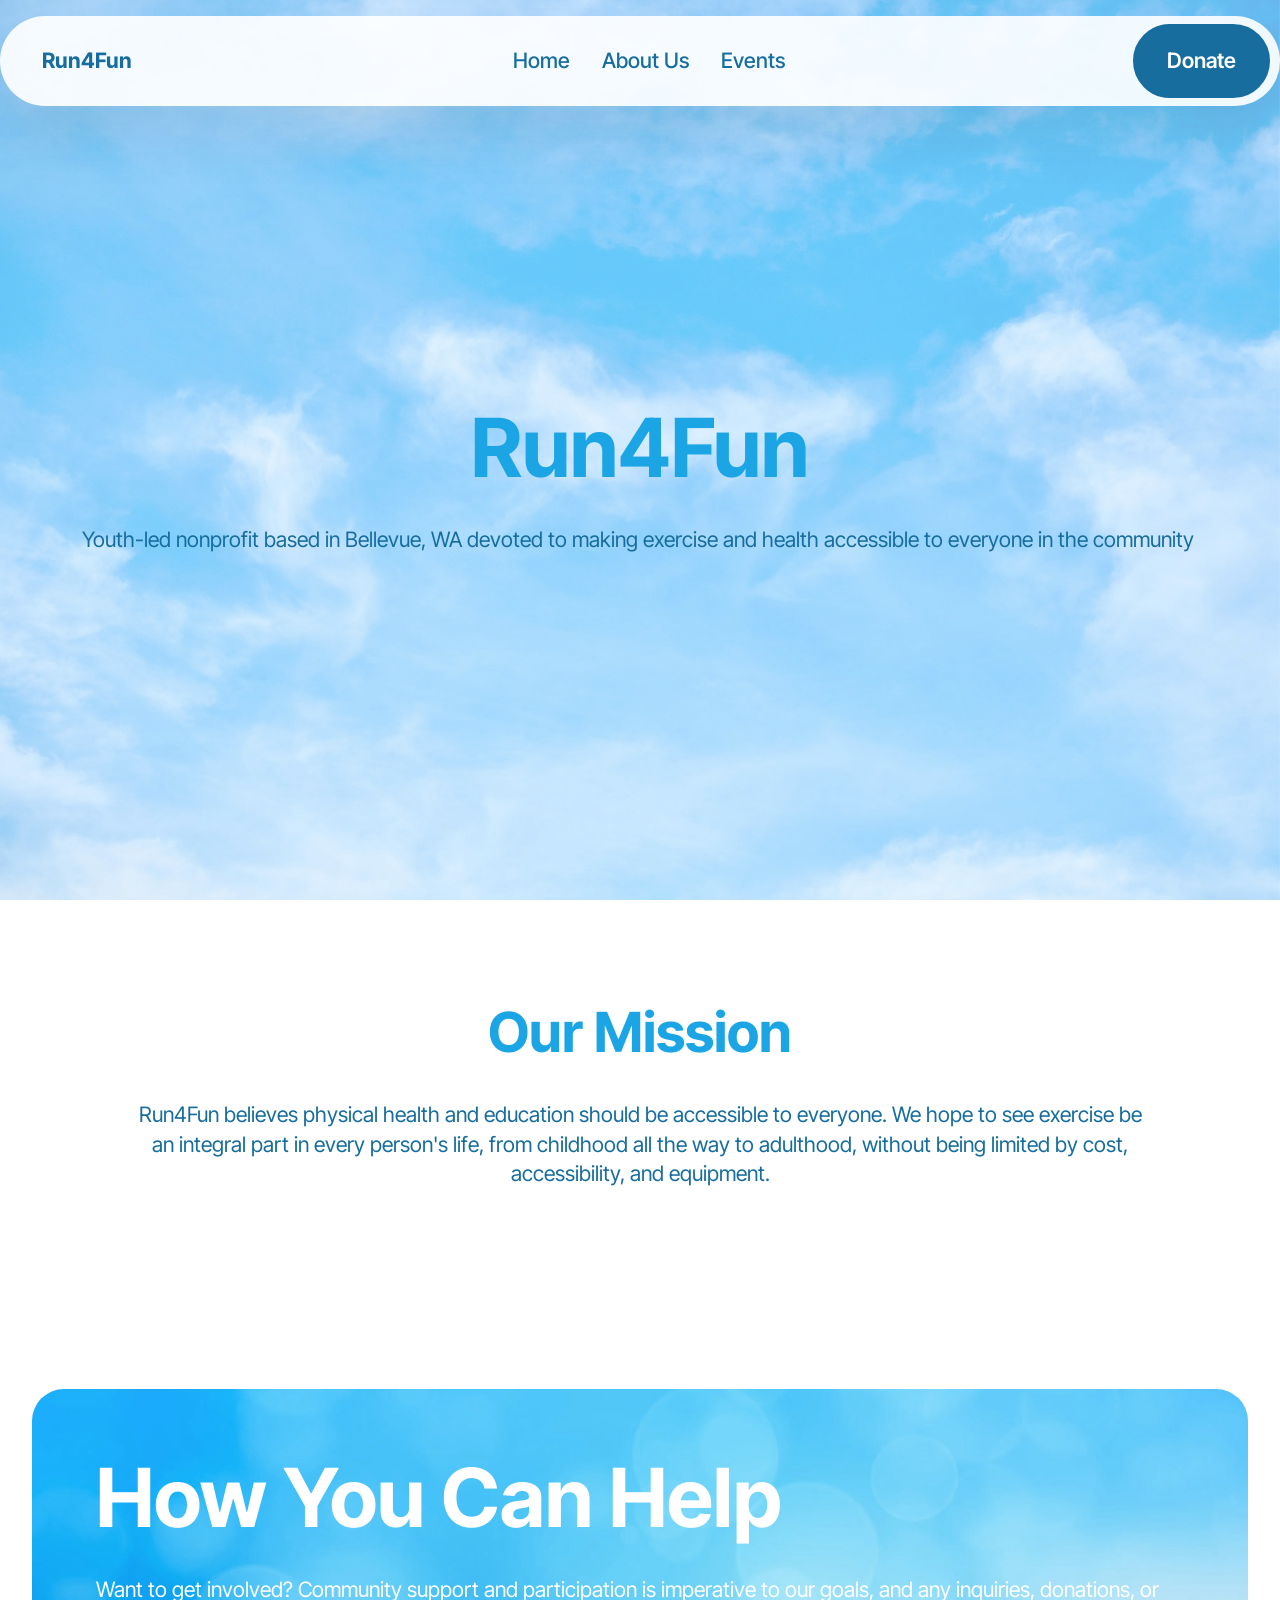
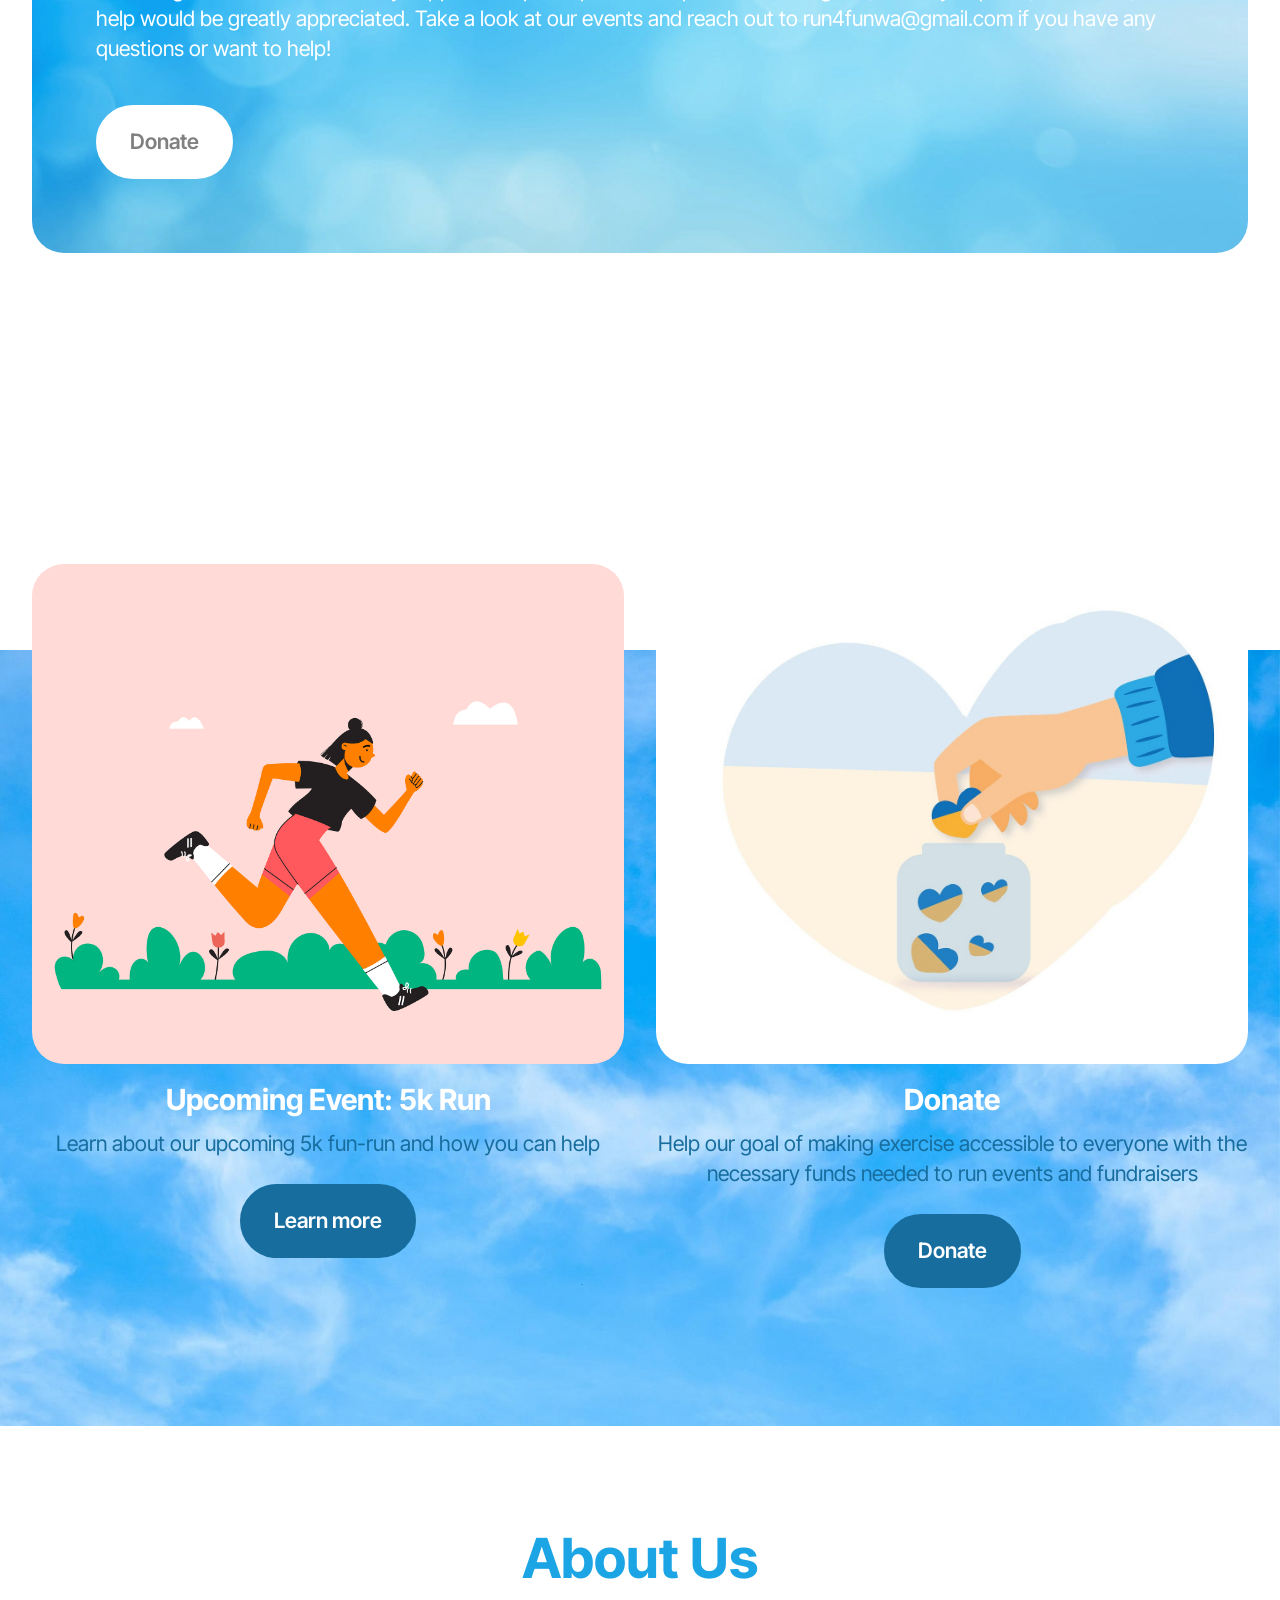
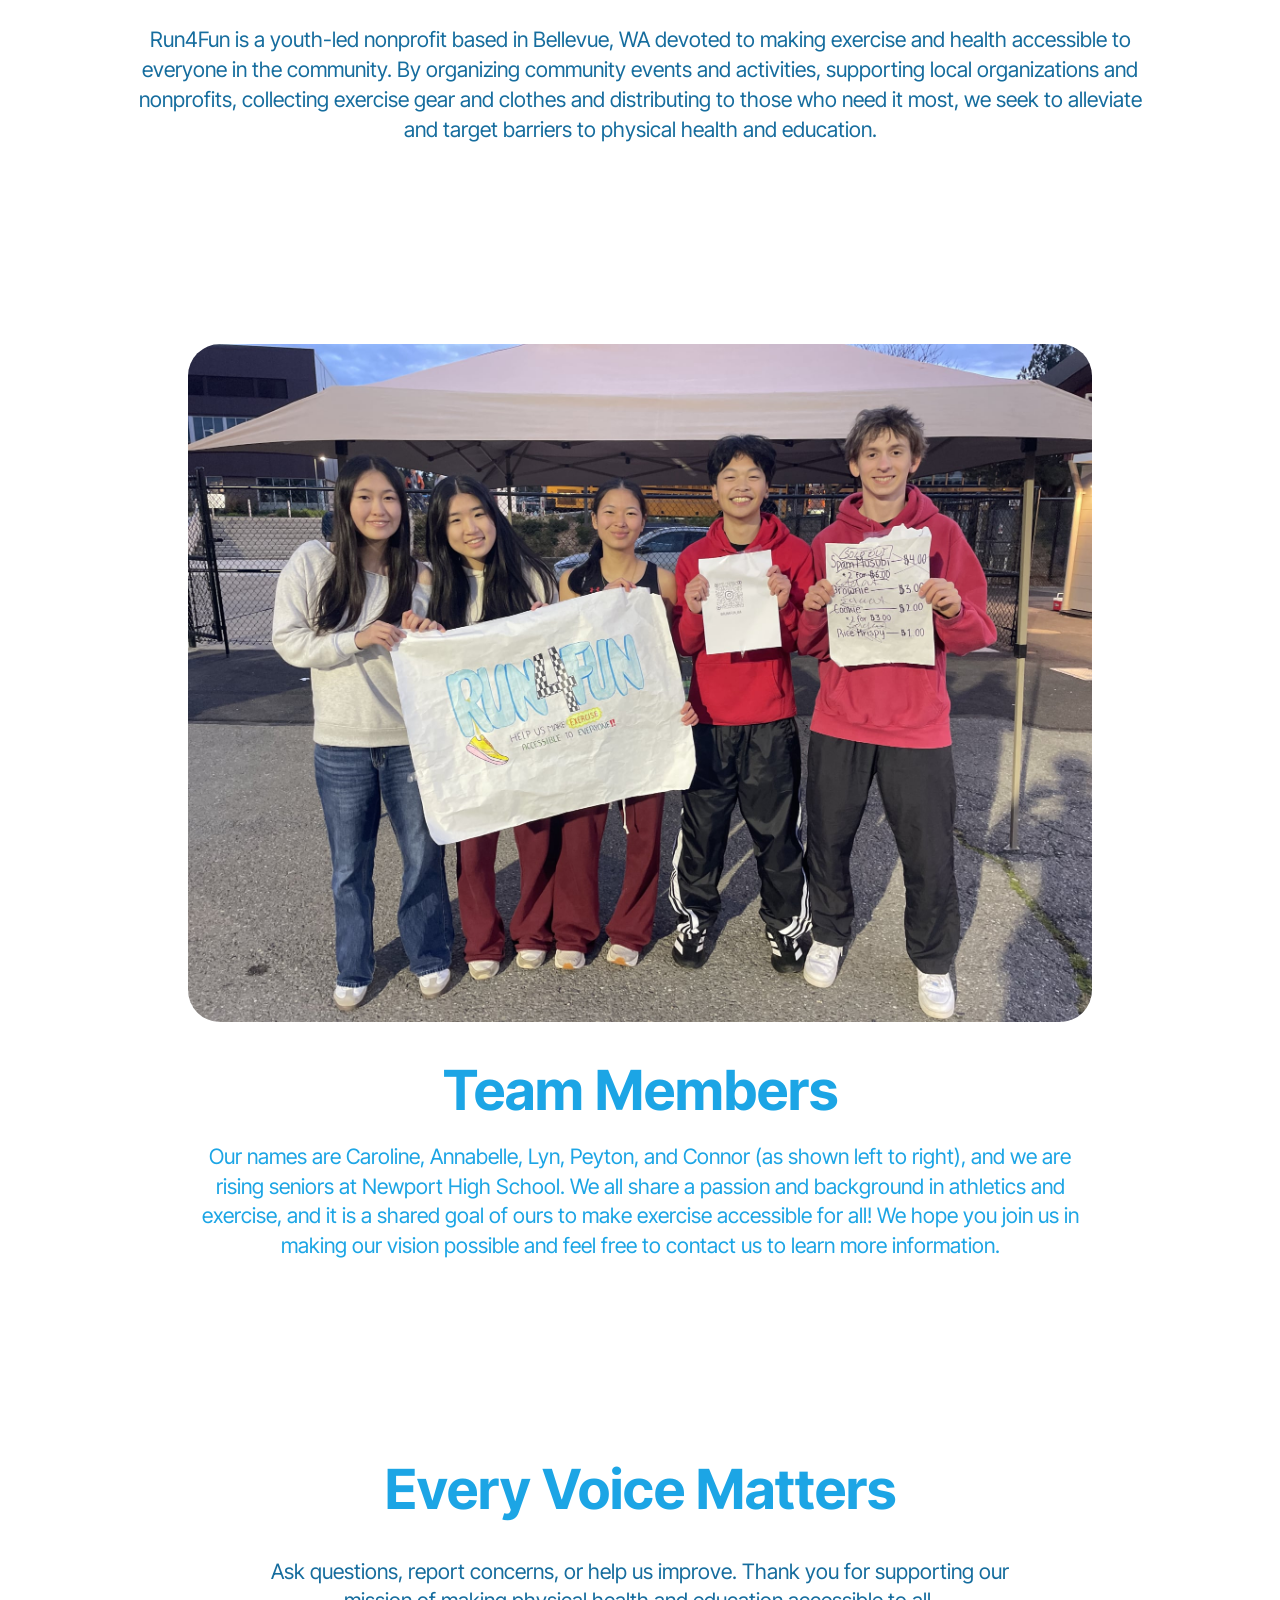
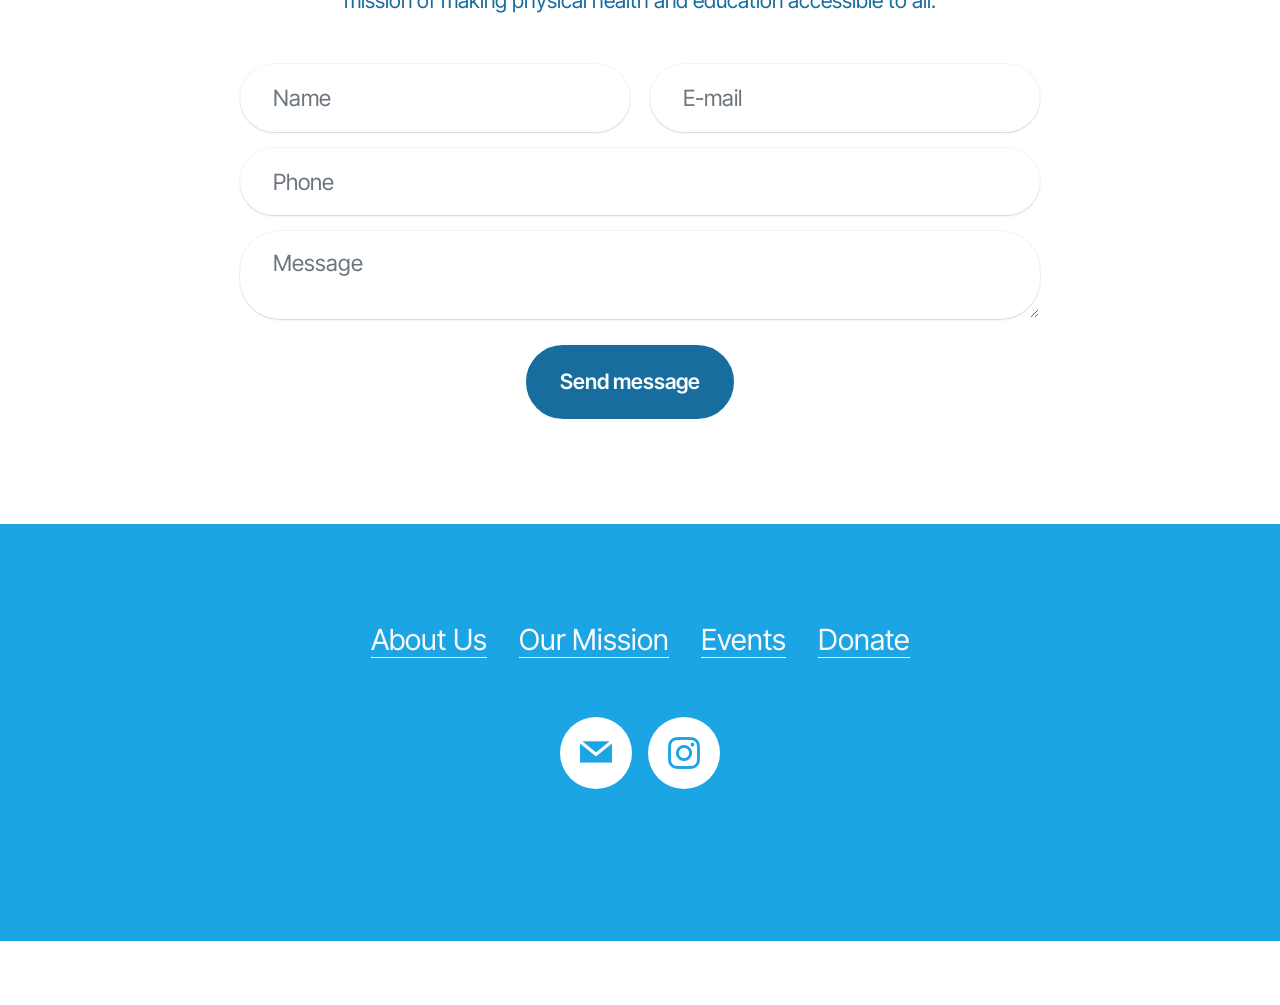
==== index.html @ f8353b63 "Add files via upload" ====
<!DOCTYPE html>
<html  >
<head>
  <!-- Site made with Mobirise Website Builder v6.1.12, https://mobirise.com -->
  <meta charset="UTF-8">
  <meta http-equiv="X-UA-Compatible" content="IE=edge">
  <meta name="generator" content="Mobirise v6.1.12, mobirise.com">
  <meta name="twitter:card" content="summary_large_image"/>
  <meta name="twitter:image:src" content="assets/images/index-meta.jpg">
  <meta property="og:image" content="assets/images/index-meta.jpg">
  <meta name="twitter:title" content="Home">
  <meta name="viewport" content="width=device-width, initial-scale=1, minimum-scale=1">
  <link rel="shortcut icon" href="assets/images/img-0270-128x135-2.png" type="image/x-icon">
  <meta name="description" content="">
  
  
  <title>Home</title>
  <link rel="stylesheet" href="assets/web/assets/mobirise-icons2/mobirise2.css">
  <link rel="stylesheet" href="assets/bootstrap/css/bootstrap.min.css">
  <link rel="stylesheet" href="assets/parallax/jarallax.css">
  <link rel="stylesheet" href="assets/animatecss/animate.css">
  <link rel="stylesheet" href="assets/dropdown/css/style.css">
  <link rel="stylesheet" href="assets/socicon/css/styles.css">
  <link rel="stylesheet" href="assets/theme/css/style.css">
  <link rel="preload" href="https://fonts.googleapis.com/css?family=Inter+Tight:100,200,300,400,500,600,700,800,900,100i,200i,300i,400i,500i,600i,700i,800i,900i&display=swap" as="style" onload="this.onload=null;this.rel='stylesheet'">
  <noscript><link rel="stylesheet" href="https://fonts.googleapis.com/css?family=Inter+Tight:100,200,300,400,500,600,700,800,900,100i,200i,300i,400i,500i,600i,700i,800i,900i&display=swap"></noscript>
  <link rel="preload" as="style" href="assets/mobirise/css/mbr-additional.css?v=kIPkgX"><link rel="stylesheet" href="assets/mobirise/css/mbr-additional.css?v=kIPkgX" type="text/css">

  
  
  
</head>
<body>
  
  <section data-bs-version="5.1" class="menu menu2 cid-tJS6tZXiPa" once="menu" id="menu02-0">
	

	<nav class="navbar navbar-dropdown navbar-fixed-top navbar-expand-lg">
		<div class="container">
			<div class="navbar-brand">
				
				<span class="navbar-caption-wrap"><a class="navbar-caption text-primary display-4" href="index.html#top">Run4Fun</a></span>
			</div>
			<button class="navbar-toggler" type="button" data-toggle="collapse" data-bs-toggle="collapse" data-target="#navbarSupportedContent" data-bs-target="#navbarSupportedContent" aria-controls="navbarNavAltMarkup" aria-expanded="false" aria-label="Toggle navigation">
				<div class="hamburger">
					<span></span>
					<span></span>
					<span></span>
					<span></span>
				</div>
			</button>
			<div class="collapse navbar-collapse" id="navbarSupportedContent">
				<ul class="navbar-nav nav-dropdown" data-app-modern-menu="true"><li class="nav-item"><a class="nav-link link text-primary display-4" href="index.html#top">Home</a></li><li class="nav-item">
						<a class="nav-link link text-primary display-4" href="index.html#article11-1v">About Us</a>
					</li>
					<li class="nav-item"><a class="nav-link link text-primary display-4" href="Events.html#header17-22">Events</a></li></ul>
				
				<div class="navbar-buttons mbr-section-btn"><a class="btn btn-primary display-4" href="https://hcb.hackclub.com/donations/start/run4fun" target="_blank">Donate</a></div>
			</div>
		</div>
	</nav>
</section>

<section data-bs-version="5.1" class="header16 cid-voUFDnwbV9 mbr-fullscreen mbr-parallax-background" id="header17-1i">
  
  <div class="mbr-overlay" style="opacity: 0.4; background-color: rgb(255, 255, 255);"></div>
  <div class="container-fluid">
    <div class="row">
      <div class="content-wrap col-12 col-md-12">
        <h1 class="mbr-section-title mbr-fonts-style mbr-white mb-4 display-1">
          <strong><br>Run4Fun</strong></h1>
        
        <p class="mbr-fonts-style mbr-text mbr-white mb-4 display-7">Youth-led nonprofit based in Bellevue, WA devoted to making exercise and health accessible to everyone in the community&nbsp;</p>
        
      </div>
    </div>
  </div>
</section>

<section data-bs-version="5.1" class="article11 cid-voULs1C3Jd" id="article11-1q">
    

    
    
    <div class="container">
        <div class="row justify-content-center">
            <div class="title col-md-12 col-lg-10">
                <h3 class="mbr-section-title mbr-fonts-style align-center mt-0 mb-0 display-2">
                <strong>Our Mission</strong></h3>
                <h4 class="mbr-section-subtitle align-center mbr-fonts-style mt-4 display-7">Run4Fun believes physical health and education should be accessible to everyone. We hope to see exercise be an integral part in every person's life, from childhood all the way to adulthood, without being limited by cost, accessibility, and equipment.</h4>
                
            </div>
        </div>
    </div>
</section>

<section data-bs-version="5.1" class="header15 cid-voUVhekneg" id="header15-27">
	

	
	
	<div class="container-fluid">
		<div class="row justify-content-center">
			<div class="card col-12 col-lg-12">
				<div class="card-wrapper wrap">
					<div class="card-box align-center">
						<h1 class="card-title mbr-fonts-style mb-4 display-1"><strong>How You Can Help</strong></h1>
						<p class="mbr-text mbr-fonts-style mb-4 display-7">
							Want to get involved? Community support and participation is imperative to our goals, and any inquiries, donations, or help would be greatly appreciated. Take a look at our events and reach out to run4funwa@gmail.com if you have any questions or want to help!</p>
						<div class="mbr-section-btn mt-4"><a class="btn btn-danger display-7" href="https://hcb.hackclub.com/donations/start/run4fun" target="_blank">Donate</a></div>
					</div>
				</div>
			</div>
		</div>
	</div>
</section>

<section data-bs-version="5.1" class="features03 cid-vpnkmtQmm6 mbr-parallax-background" id="features03-28">
	
	
	<div class="container-fluid">
		<div class="row justify-content-center mb-5">
			<div class="col-12 content-head">
				<div class="mbr-section-head">
					<h4 class="mbr-section-title mbr-fonts-style align-center mb-0 display-2">
						<strong>Get Involved</strong></h4>
					
				</div>
			</div>
		</div>
		<div class="row">
			<div class="item features-image col-12 col-md-6 col-lg-6 active">
				<div class="item-wrapper">
					<div class="item-img mb-3">
						<img src="assets/images/mbr-1920x1920.png" alt="Mobirise Website Builder" title="">
					</div>
					<div class="item-content align-left">
						<h5 class="item-title mbr-fonts-style mt-0 mb-2 display-5">
							<strong>Upcoming Event: 5k Run</strong></h5>
						<p class="mbr-text mbr-fonts-style mb-3 display-7">Learn about our upcoming 5k fun-run and how you can help</p>
						<div class="mbr-section-btn item-footer"><a href="Events.html#header17-22" class="btn item-btn btn-primary display-7">Learn more</a></div>
					</div>
				</div>
			</div>
			<div class="item features-image col-12 col-md-6 col-lg-6">
				<div class="item-wrapper">
					<div class="item-img mb-3">
						<img src="assets/images/mbr-1920x1138.jpg" alt="Mobirise Website Builder" title="" data-slide-to="1" data-bs-slide-to="1">
					</div>
					<div class="item-content align-left">
						<h5 class="item-title mbr-fonts-style mb-2 mt-0 display-5"><strong>Donate</strong></h5>
						<p class="mbr-text mbr-fonts-style mb-3 display-7">
						Help our goal of making exercise accessible to everyone with the necessary funds needed to run events and fundraisers<br>
						</p>
						<div class="mbr-section-btn item-footer"><a href="https://hcb.hackclub.com/donations/start/run4fun" class="btn item-btn btn-primary display-7" target="_blank">Donate</a></div>
					</div>
				</div>
			</div>
			
		</div>
	</div>
</section>

<section data-bs-version="5.1" class="article11 cid-voUP8Uxb5a" id="article11-1v">
    

    
    
    <div class="container">
        <div class="row justify-content-center">
            <div class="title col-md-12 col-lg-10">
                <h3 class="mbr-section-title mbr-fonts-style align-center mt-0 mb-0 display-2">
                <strong>About Us</strong></h3>
                <h3 class="mbr-section-subtitle align-center mbr-fonts-style mt-4 display-7">Run4Fun is a youth-led nonprofit based in Bellevue, WA devoted to making exercise and health accessible to everyone in the community. By organizing community events and activities, supporting local organizations and nonprofits, collecting exercise gear and clothes and distributing to those who need it most, we seek to alleviate and target barriers to physical health and education.<br></h3>
                
            </div>
        </div>
    </div>
</section>

<section data-bs-version="5.1" class="image01 cid-vqaGX3ZIEj" id="image01-2g">
  

  
  

  <div class="container">
    <div class="row justify-content-center">
      <div class="col-12 col-lg-9">
        <div class="image-wrapper mb-4">
          <img class="w-100" src="assets/images/img-2986-1916x1437.jpg" alt="Mobirise Website Builder">
        </div>
        <h4 class="mbr-description mbr-fonts-style mb-3 align-center display-2">
          <strong>Team Members</strong></h4>
        <p class="mbr-description mbr-fonts-style mb-0 align-center display-7">
          Our names are Caroline, Annabelle, Lyn, Peyton, and Connor (as shown left to right), and we are rising seniors at Newport High School. We all share a passion and background in athletics and exercise, and it is a shared goal of ours to make exercise accessible for all! We hope you join us in making our vision possible and feel free to contact us to learn more information.</p>
      </div>
    </div>
  </div>
</section>

<section data-bs-version="5.1" class="form5 cid-vpnsSnxrWa" id="form02-2c">
    
    
    <div class="container-fluid">
        <div class="row justify-content-center">
            <div class="col-12 content-head">
                <div class="mbr-section-head mb-5">
                    <h3 class="mbr-section-title mbr-fonts-style align-center mb-0 display-2"><strong>Every Voice Matters</strong></h3>
                    <h4 class="mbr-section-subtitle mbr-fonts-style align-center mb-0 mt-4 display-7">Ask questions, report concerns, or help us improve. Thank you for supporting our mission of making physical health and education accessible to all.</h4>
                </div>
            </div>
        </div>
        <div class="row justify-content-center">
            <div class="col-lg-8 mx-auto mbr-form" data-form-type="formoid">
                <form action="https://mobirise.eu/" method="POST" class="mbr-form form-with-styler" data-form-title="Form Name"><input type="hidden" name="email" data-form-email="true" value="iLqU7fIQp5RDhrtpLeye49tf4jfPqsvThrNWWnw29MPl+PI8qk8vskZ0KCVNUoXaKp4UGabJ4O0bHaoRj9CrLoj/tplFYbwjXDG8UPVXKuKvxKEf1o6KP91viphYcWTH">
                    <div class="row">
                        <div hidden="hidden" data-form-alert="" class="alert alert-success col-12">Thank you for supporting our mission!</div>
                        <div hidden="hidden" data-form-alert-danger="" class="alert alert-danger col-12">
                            Oops...! some problem!
                        </div>
                    </div>
                    <div class="dragArea row">
                        <div class="col-md col-sm-12 form-group mb-3" data-for="name">
                            <input type="text" name="name" placeholder="Name" data-form-field="name" class="form-control" value="" id="name-form02-2c">
                        </div>
                        <div class="col-md col-sm-12 form-group mb-3" data-for="email">
                            <input type="email" name="email" placeholder="E-mail" data-form-field="email" class="form-control" value="" id="email-form02-2c">
                        </div>
                        <div class="col-12 form-group mb-3" data-for="phone">
                            <input type="tel" name="phone" placeholder="Phone" data-form-field="phone" class="form-control" value="" id="phone-form02-2c">
                        </div>
                        <div class="col-12 form-group mb-3" data-for="textarea">
                            <textarea name="textarea" placeholder="Message" data-form-field="textarea" class="form-control" id="textarea-form02-2c"></textarea>
                        </div>
                        <div class="col-lg-12 col-md-12 col-sm-12 align-center mbr-section-btn"><button type="submit" class="btn btn-primary display-7">Send message</button></div>
                    </div>
                </form>
            </div>
        </div>
    </div>
</section>

<section data-bs-version="5.1" class="footer1 programm5 cid-tJS9NNcTLZ" once="footers" id="footer03-8">

        

    

    <div class="container">
        <div class="row">

            <div class="row-links mb-4">
                <ul class="header-menu">
                  
                  
                  
                  
                <li class="header-menu-item mbr-fonts-style display-5"><a href="index.html#article11-1v" class="text-white text-primary">About&nbsp;Us</a></li><li class="header-menu-item mbr-fonts-style display-5"><a href="index.html#article11-1q" class="text-white text-primary">Our Mission</a></li><li class="header-menu-item mbr-fonts-style display-5"><a href="Events.html#header17-22" class="text-white text-primary">Events</a></li><li class="header-menu-item mbr-fonts-style display-5"><a href="https://hcb.hackclub.com/donations/start/run4fun" class="text-white" target="_blank">Donate</a></li></ul>
              </div>

            <div class="col-12">
                <div class="social-row">
                    <div class="soc-item">
                        <a href="https://mobiri.se/" target="_blank">
                            <span class="mbr-iconfont display-7 socicon-mail socicon"></span>
                        </a>
                    </div>
                    <div class="soc-item">
                        <a href="https://mobiri.se/" target="_blank">
                            <span class="mbr-iconfont socicon-instagram socicon"></span>
                        </a>
                    </div>
                    
                    
                    
                </div>
            </div>
            <div class="col-12 mt-5">
                <p class="mbr-fonts-style copyright display-7"></p>
            </div>
        </div>
    </div>
</section><section class="display-7" style="padding: 0;align-items: center;justify-content: center;flex-wrap: wrap;    align-content: center;display: flex;position: relative;height: 4rem;"><a href="https://mobiri.se/4937539" style="flex: 1 1;height: 4rem;position: absolute;width: 100%;z-index: 1;"><img alt="" style="height: 4rem;" src="[data-uri]"></a><p style="margin: 0;text-align: center;" class="display-7">&#8204;</p><a style="z-index:1" href="https://mobirise.com/builder/no-code-website-builder.html">No Code Website Builder</a></section><script src="assets/bootstrap/js/bootstrap.bundle.min.js"></script>  <script src="assets/parallax/jarallax.js"></script>  <script src="assets/smoothscroll/smooth-scroll.js"></script>  <script src="assets/ytplayer/index.js"></script>  <script src="assets/dropdown/js/navbar-dropdown.js"></script>  <script src="assets/theme/js/script.js"></script>  <script src="assets/formoid/formoid.min.js"></script>  
  
  
  <input name="animation" type="hidden">
  </body>
</html>
---- assets/web/assets/mobirise-icons2/mobirise2.css ----
@font-face {
  font-family: 'Moririse2';
  font-display: swap;
  src:  url('mobirise2.eot?f2bix4');
  src:  url('mobirise2.eot?f2bix4#iefix') format('embedded-opentype'),
    url('mobirise2.woff2?f2bix4') format('woff2'),
    url('mobirise2.woff?f2bix4') format('woff'),
    url('mobirise2.ttf?f2bix4') format('truetype'),
    url('mobirise2.svg?f2bix4#mobirise2') format('svg');
  font-weight: normal;
  font-style: normal;
}

[class^="mobi-"], [class*=" mobi-"] {
  /* use !important to prevent issues with browser extensions that change fonts */
  font-family: 'Moririse2' !important;
  speak: none;
  font-style: normal;
  font-weight: normal;
  font-variant: normal;
  text-transform: none;
  line-height: 1;

  /* Better Font Rendering =========== */
  -webkit-font-smoothing: antialiased;
  -moz-osx-font-smoothing: grayscale;
}

.mobi-mbri-add-submenu:before {
  content: "\e900";
}
.mobi-mbri-alert:before {
  content: "\e901";
}
.mobi-mbri-align-center:before {
  content: "\e902";
}
.mobi-mbri-align-justify:before {
  content: "\e903";
}
.mobi-mbri-align-left:before {
  content: "\e904";
}
.mobi-mbri-align-right:before {
  content: "\e905";
}
.mobi-mbri-android:before {
  content: "\e906";
}
.mobi-mbri-apple:before {
  content: "\e907";
}
.mobi-mbri-arrow-down:before {
  content: "\e908";
}
.mobi-mbri-arrow-next:before {
  content: "\e909";
}
.mobi-mbri-arrow-prev:before {
  content: "\e90a";
}
.mobi-mbri-arrow-up:before {
  content: "\e90b";
}
.mobi-mbri-bold:before {
  content: "\e90c";
}
.mobi-mbri-bookmark:before {
  content: "\e90d";
}
.mobi-mbri-bootstrap:before {
  content: "\e90e";
}
.mobi-mbri-briefcase:before {
  content: "\e90f";
}
.mobi-mbri-browse:before {
  content: "\e910";
}
.mobi-mbri-bulleted-list:before {
  content: "\e911";
}
.mobi-mbri-calendar:before {
  content: "\e912";
}
.mobi-mbri-camera:before {
  content: "\e913";
}
.mobi-mbri-cart-add:before {
  content: "\e914";
}
.mobi-mbri-cart-full:before {
  content: "\e915";
}
.mobi-mbri-cash:before {
  content: "\e916";
}
.mobi-mbri-change-style:before {
  content: "\e917";
}
.mobi-mbri-chat:before {
  content: "\e918";
}
.mobi-mbri-clock:before {
  content: "\e919";
}
.mobi-mbri-close:before {
  content: "\e91a";
}
.mobi-mbri-cloud:before {
  content: "\e91b";
}
.mobi-mbri-code:before {
  content: "\e91c";
}
.mobi-mbri-contact-form:before {
  content: "\e91d";
}
.mobi-mbri-credit-card:before {
  content: "\e91e";
}
.mobi-mbri-cursor-click:before {
  content: "\e91f";
}
.mobi-mbri-cust-feedback:before {
  content: "\e920";
}
.mobi-mbri-database:before {
  content: "\e921";
}
.mobi-mbri-delivery:before {
  content: "\e922";
}
.mobi-mbri-desktop:before {
  content: "\e923";
}
.mobi-mbri-devices:before {
  content: "\e924";
}
.mobi-mbri-down:before {
  content: "\e925";
}
.mobi-mbri-download-2:before {
  content: "\e926";
}
.mobi-mbri-download:before {
  content: "\e927";
}
.mobi-mbri-drag-n-drop-2:before {
  content: "\e928";
}
.mobi-mbri-drag-n-drop:before {
  content: "\e929";
}
.mobi-mbri-edit-2:before {
  content: "\e92a";
}
.mobi-mbri-edit:before {
  content: "\e92b";
}
.mobi-mbri-error:before {
  content: "\e92c";
}
.mobi-mbri-extension:before {
  content: "\e92d";
}
.mobi-mbri-features:before {
  content: "\e92e";
}
.mobi-mbri-file:before {
  content: "\e92f";
}
.mobi-mbri-flag:before {
  content: "\e930";
}
.mobi-mbri-folder:before {
  content: "\e931";
}
.mobi-mbri-gift:before {
  content: "\e932";
}
.mobi-mbri-github:before {
  content: "\e933";
}
.mobi-mbri-globe-2:before {
  content: "\e934";
}
.mobi-mbri-globe:before {
  content: "\e935";
}
.mobi-mbri-growing-chart:before {
  content: "\e936";
}
.mobi-mbri-hearth:before {
  content: "\e937";
}
.mobi-mbri-help:before {
  content: "\e938";
}
.mobi-mbri-home:before {
  content: "\e939";
}
.mobi-mbri-hot-cup:before {
  content: "\e93a";
}
.mobi-mbri-idea:before {
  content: "\e93b";
}
.mobi-mbri-image-gallery:before {
  content: "\e93c";
}
.mobi-mbri-image-slider:before {
  content: "\e93d";
}
.mobi-mbri-info:before {
  content: "\e93e";
}
.mobi-mbri-italic:before {
  content: "\e93f";
}
.mobi-mbri-key:before {
  content: "\e940";
}
.mobi-mbri-laptop:before {
  content: "\e941";
}
.mobi-mbri-layers:before {
  content: "\e942";
}
.mobi-mbri-left-right:before {
  content: "\e943";
}
.mobi-mbri-left:before {
  content: "\e944";
}
.mobi-mbri-letter:before {
  content: "\e945";
}
.mobi-mbri-like:before {
  content: "\e946";
}
.mobi-mbri-link:before {
  content: "\e947";
}
.mobi-mbri-lock:before {
  content: "\e948";
}
.mobi-mbri-login:before {
  content: "\e949";
}
.mobi-mbri-logout:before {
  content: "\e94a";
}
.mobi-mbri-magic-stick:before {
  content: "\e94b";
}
.mobi-mbri-map-pin:before {
  content: "\e94c";
}
.mobi-mbri-menu:before {
  content: "\e94d";
}
.mobi-mbri-mobile-2:before {
  content: "\e94e";
}
.mobi-mbri-mobile-horizontal:before {
  content: "\e94f";
}
.mobi-mbri-mobile:before {
  content: "\e950";
}
.mobi-mbri-mobirise:before {
  content: "\e951";
}
.mobi-mbri-more-horizontal:before {
  content: "\e952";
}
.mobi-mbri-more-vertical:before {
  content: "\e953";
}
.mobi-mbri-music:before {
  content: "\e954";
}
.mobi-mbri-new-file:before {
  content: "\e955";
}
.mobi-mbri-numbered-list:before {
  content: "\e956";
}
.mobi-mbri-opened-folder:before {
  content: "\e957";
}
.mobi-mbri-pages:before {
  content: "\e958";
}
.mobi-mbri-paper-plane:before {
  content: "\e959";
}
.mobi-mbri-paperclip:before {
  content: "\e95a";
}
.mobi-mbri-phone:before {
  content: "\e95b";
}
.mobi-mbri-photo:before {
  content: "\e95c";
}
.mobi-mbri-photos:before {
  content: "\e95d";
}
.mobi-mbri-pin:before {
  content: "\e95e";
}
.mobi-mbri-play:before {
  content: "\e95f";
}
.mobi-mbri-plus:before {
  content: "\e960";
}
.mobi-mbri-preview:before {
  content: "\e961";
}
.mobi-mbri-print:before {
  content: "\e962";
}
.mobi-mbri-protect:before {
  content: "\e963";
}
.mobi-mbri-question:before {
  content: "\e964";
}
.mobi-mbri-quote-left:before {
  content: "\e965";
}
.mobi-mbri-quote-right:before {
  content: "\e966";
}
.mobi-mbri-redo:before {
  content: "\e967";
}
.mobi-mbri-refresh:before {
  content: "\e968";
}
.mobi-mbri-responsive-2:before {
  content: "\e969";
}
.mobi-mbri-responsive:before {
  content: "\e96a";
}
.mobi-mbri-right:before {
  content: "\e96b";
}
.mobi-mbri-rocket:before {
  content: "\e96c";
}
.mobi-mbri-sad-face:before {
  content: "\e96d";
}
.mobi-mbri-sale:before {
  content: "\e96e";
}
.mobi-mbri-save:before {
  content: "\e96f";
}
.mobi-mbri-search:before {
  content: "\e970";
}
.mobi-mbri-setting-2:before {
  content: "\e971";
}
.mobi-mbri-setting-3:before {
  content: "\e972";
}
.mobi-mbri-setting:before {
  content: "\e973";
}
.mobi-mbri-share:before {
  content: "\e974";
}
.mobi-mbri-shopping-bag:before {
  content: "\e975";
}
.mobi-mbri-shopping-basket:before {
  content: "\e976";
}
.mobi-mbri-shopping-cart:before {
  content: "\e977";
}
.mobi-mbri-sites:before {
  content: "\e978";
}
.mobi-mbri-smile-face:before {
  content: "\e979";
}
.mobi-mbri-speed:before {
  content: "\e97a";
}
.mobi-mbri-star:before {
  content: "\e97b";
}
.mobi-mbri-success:before {
  content: "\e97c";
}
.mobi-mbri-sun:before {
  content: "\e97d";
}
.mobi-mbri-sun2:before {
  content: "\e97e";
}
.mobi-mbri-tablet-vertical:before {
  content: "\e97f";
}
.mobi-mbri-tablet:before {
  content: "\e980";
}
.mobi-mbri-target:before {
  content: "\e981";
}
.mobi-mbri-timer:before {
  content: "\e982";
}
.mobi-mbri-to-ftp:before {
  content: "\e983";
}
.mobi-mbri-to-local-drive:before {
  content: "\e984";
}
.mobi-mbri-touch-swipe:before {
  content: "\e985";
}
.mobi-mbri-touch:before {
  content: "\e986";
}
.mobi-mbri-trash:before {
  content: "\e987";
}
.mobi-mbri-underline:before {
  content: "\e988";
}
.mobi-mbri-undo:before {
  content: "\e989";
}
.mobi-mbri-unlink:before {
  content: "\e98a";
}
.mobi-mbri-unlock:before {
  content: "\e98b";
}
.mobi-mbri-up-down:before {
  content: "\e98c";
}
.mobi-mbri-up:before {
  content: "\e98d";
}
.mobi-mbri-update:before {
  content: "\e98e";
}
.mobi-mbri-upload-2:before {
  content: "\e98f";
}
.mobi-mbri-upload:before {
  content: "\e990";
}
.mobi-mbri-user-2:before {
  content: "\e991";
}
.mobi-mbri-user:before {
  content: "\e992";
}
.mobi-mbri-users:before {
  content: "\e993";
}
.mobi-mbri-video-play:before {
  content: "\e994";
}
.mobi-mbri-video:before {
  content: "\e995";
}
.mobi-mbri-watch:before {
  content: "\e996";
}
.mobi-mbri-website-theme-2:before {
  content: "\e997";
}
.mobi-mbri-website-theme:before {
  content: "\e998";
}
.mobi-mbri-wifi:before {
  content: "\e999";
}
.mobi-mbri-windows:before {
  content: "\e99a";
}
.mobi-mbri-zoom-in:before {
  content: "\e99b";
}
.mobi-mbri-zoom-out:before {
  content: "\e99c";
}
---- assets/parallax/jarallax.css ----
.jarallax {
    position: relative;
    z-index: 0;
}
.jarallax > .jarallax-img {
    position: absolute;
    object-fit: cover;
    /* support for plugin https://github.com/bfred-it/object-fit-images */
    font-family: 'object-fit: cover;';
    top: 0;
    left: 0;
    width: 100%;
    height: 100%;
    z-index: -1;
}
---- assets/dropdown/css/style.css ----
.navbar-dropdown {
  left: 0;
  padding: 0;
  position: absolute;
  right: 0;
  top: 0;
  transition: all 0.45s ease;
  z-index: 1030;
  background: #282828; }
  .navbar-dropdown .navbar-logo {
    margin-right: 0.8rem;
    transition: margin 0.3s ease-in-out;
    vertical-align: middle; }
    .navbar-dropdown .navbar-logo img {
      height: 3.125rem;
      transition: all 0.3s ease-in-out; }
    .navbar-dropdown .navbar-logo.mbr-iconfont {
      font-size: 3.125rem;
      line-height: 3.125rem; }
  .navbar-dropdown .navbar-caption {
    font-weight: 700;
    white-space: normal;
    vertical-align: -4px;
    line-height: 3.125rem !important; }
    .navbar-dropdown .navbar-caption, .navbar-dropdown .navbar-caption:hover {
      color: inherit;
      text-decoration: none; }
  .navbar-dropdown .mbr-iconfont + .navbar-caption {
    vertical-align: -1px; }
  .navbar-dropdown.navbar-fixed-top {
    position: fixed; }
  .navbar-dropdown .navbar-brand span {
    vertical-align: -4px; }
  .navbar-dropdown.bg-color.transparent {
    background: none; }
  .navbar-dropdown.navbar-short .navbar-brand {
    padding: 0.625rem 0; }
    .navbar-dropdown.navbar-short .navbar-brand span {
      vertical-align: -1px; }
  .navbar-dropdown.navbar-short .navbar-caption {
    line-height: 2.375rem !important;
    vertical-align: -2px; }
  .navbar-dropdown.navbar-short .navbar-logo {
    margin-right: 0.5rem; }
    .navbar-dropdown.navbar-short .navbar-logo img {
      height: 2.375rem; }
    .navbar-dropdown.navbar-short .navbar-logo.mbr-iconfont {
      font-size: 2.375rem;
      line-height: 2.375rem; }
  .navbar-dropdown.navbar-short .mbr-table-cell {
    height: 3.625rem; }
  .navbar-dropdown .navbar-close {
    left: 0.6875rem;
    position: fixed;
    top: 0.75rem;
    z-index: 1000; }
  .navbar-dropdown .hamburger-icon {
    content: "";
    display: inline-block;
    vertical-align: middle;
    width: 16px;
    -webkit-box-shadow: 0 -6px 0 1px #282828,0 0 0 1px #282828,0 6px 0 1px #282828;
    -moz-box-shadow: 0 -6px 0 1px #282828,0 0 0 1px #282828,0 6px 0 1px #282828;
    box-shadow: 0 -6px 0 1px #282828,0 0 0 1px #282828,0 6px 0 1px #282828; }

.dropdown-menu .dropdown-toggle[data-toggle="dropdown-submenu"]::after {
  border-bottom: 0.35em solid transparent;
  border-left: 0.35em solid;
  border-right: 0;
  border-top: 0.35em solid transparent;
  margin-left: 0.3rem; }

.dropdown-menu .dropdown-item:focus {
  outline: 0; }

.nav-dropdown {
  font-size: 0.75rem;
  font-weight: 500;
  height: auto !important; }
  .nav-dropdown .nav-btn {
    padding-left: 1rem; }
  .nav-dropdown .link {
    margin: .667em 1.667em;
    font-weight: 500;
    padding: 0;
    transition: color .2s ease-in-out; }
    .nav-dropdown .link.dropdown-toggle {
      margin-right: 2.583em; }
      .nav-dropdown .link.dropdown-toggle::after {
        margin-left: .25rem;
        border-top: 0.35em solid;
        border-right: 0.35em solid transparent;
        border-left: 0.35em solid transparent;
        border-bottom: 0; }
      .nav-dropdown .link.dropdown-toggle[aria-expanded="true"] {
        margin: 0;
        padding: 0.667em 3.263em  0.667em 1.667em; }
  .nav-dropdown .link::after,
  .nav-dropdown .dropdown-item::after {
    color: inherit; }
  .nav-dropdown .btn {
    font-size: 0.75rem;
    font-weight: 700;
    letter-spacing: 0;
    margin-bottom: 0;
    padding-left: 1.25rem;
    padding-right: 1.25rem; }
  .nav-dropdown .dropdown-menu {
    border-radius: 0;
    border: 0;
    left: 0;
    margin: 0;
    padding-bottom: 1.25rem;
    padding-top: 1.25rem;
    position: relative; }
  .nav-dropdown .dropdown-submenu {
    margin-left: 0.125rem;
    top: 0; }
  .nav-dropdown .dropdown-item {
    font-weight: 500;
    line-height: 2;
    padding: 0.3846em 4.615em 0.3846em 1.5385em;
    position: relative;
    transition: color .2s ease-in-out, background-color .2s ease-in-out; }
    .nav-dropdown .dropdown-item::after {
      margin-top: -0.3077em;
      position: absolute;
      right: 1.1538em;
      top: 50%; }
    .nav-dropdown .dropdown-item:focus, .nav-dropdown .dropdown-item:hover {
      background: none; }

@media (max-width: 767px) {
  .nav-dropdown.navbar-toggleable-sm {
    bottom: 0;
    display: none;
    left: 0;
    overflow-x: hidden;
    position: fixed;
    top: 0;
    transform: translateX(-100%);
    -ms-transform: translateX(-100%);
    -webkit-transform: translateX(-100%);
    width: 18.75rem;
    z-index: 999; } }
.nav-dropdown.navbar-toggleable-xl {
  bottom: 0;
  display: none;
  left: 0;
  overflow-x: hidden;
  position: fixed;
  top: 0;
  transform: translateX(-100%);
  -ms-transform: translateX(-100%);
  -webkit-transform: translateX(-100%);
  width: 18.75rem;
  z-index: 999; }

.nav-dropdown-sm {
  display: block !important;
  overflow-x: hidden;
  overflow: auto;
  padding-top: 3.875rem; }
  .nav-dropdown-sm::after {
    content: "";
    display: block;
    height: 3rem;
    width: 100%; }
  .nav-dropdown-sm.collapse.in ~ .navbar-close {
    display: block !important; }
  .nav-dropdown-sm.collapsing, .nav-dropdown-sm.collapse.in {
    transform: translateX(0);
    -ms-transform: translateX(0);
    -webkit-transform: translateX(0);
    transition: all 0.25s ease-out;
    -webkit-transition: all 0.25s ease-out;
    background: #282828; }
  .nav-dropdown-sm.collapsing[aria-expanded="false"] {
    transform: translateX(-100%);
    -ms-transform: translateX(-100%);
    -webkit-transform: translateX(-100%); }
  .nav-dropdown-sm .nav-item {
    display: block;
    margin-left: 0 !important;
    padding-left: 0; }
  .nav-dropdown-sm .link,
  .nav-dropdown-sm .dropdown-item {
    border-top: 1px dotted rgba(255, 255, 255, 0.1);
    font-size: 0.8125rem;
    line-height: 1.6;
    margin: 0 !important;
    padding: 0.875rem 2.4rem 0.875rem 1.5625rem !important;
    position: relative;
    white-space: normal; }
    .nav-dropdown-sm .link:focus, .nav-dropdown-sm .link:hover,
    .nav-dropdown-sm .dropdown-item:focus,
    .nav-dropdown-sm .dropdown-item:hover {
      background: rgba(0, 0, 0, 0.2) !important;
      color: #c0a375; }
  .nav-dropdown-sm .nav-btn {
    position: relative;
    padding: 1.5625rem 1.5625rem 0 1.5625rem; }
    .nav-dropdown-sm .nav-btn::before {
      border-top: 1px dotted rgba(255, 255, 255, 0.1);
      content: "";
      left: 0;
      position: absolute;
      top: 0;
      width: 100%; }
    .nav-dropdown-sm .nav-btn + .nav-btn {
      padding-top: 0.625rem; }
      .nav-dropdown-sm .nav-btn + .nav-btn::before {
        display: none; }
  .nav-dropdown-sm .btn {
    padding: 0.625rem 0; }
  .nav-dropdown-sm .dropdown-toggle[data-toggle="dropdown-submenu"]::after {
    margin-left: .25rem;
    border-top: 0.35em solid;
    border-right: 0.35em solid transparent;
    border-left: 0.35em solid transparent;
    border-bottom: 0; }
  .nav-dropdown-sm .dropdown-toggle[data-toggle="dropdown-submenu"][aria-expanded="true"]::after {
    border-top: 0;
    border-right: 0.35em solid transparent;
    border-left: 0.35em solid transparent;
    border-bottom: 0.35em solid; }
  .nav-dropdown-sm .dropdown-menu {
    margin: 0;
    padding: 0;
    position: relative;
    top: 0;
    left: 0;
    width: 100%;
    border: 0;
    float: none;
    border-radius: 0;
    background: none; }
  .nav-dropdown-sm .dropdown-submenu {
    left: 100%;
    margin-left: 0.125rem;
    margin-top: -1.25rem;
    top: 0; }

.navbar-toggleable-sm .nav-dropdown .dropdown-menu {
  position: absolute; }

.navbar-toggleable-sm .nav-dropdown .dropdown-submenu {
  left: 100%;
  margin-left: 0.125rem;
  margin-top: -1.25rem;
  top: 0; }

.navbar-toggleable-sm.opened .nav-dropdown .dropdown-menu {
  position: relative; }

.navbar-toggleable-sm.opened .nav-dropdown .dropdown-submenu {
  left: 0;
  margin-left: 00rem;
  margin-top: 0rem;
  top: 0; }

.is-builder .nav-dropdown.collapsing {
  transition: none !important; }
---- assets/socicon/css/styles.css ----
@charset "UTF-8";

@font-face {
  font-family: 'Socicon';
  src:  url('../fonts/socicon.eot');
  src:  url('../fonts/socicon.eot?#iefix') format('embedded-opentype'),
    url('../fonts/socicon.woff2') format('woff2'),
    url('../fonts/socicon.ttf') format('truetype'),
    url('../fonts/socicon.woff') format('woff'),
    url('../fonts/socicon.svg#socicon') format('svg');
  font-weight: normal;
  font-style: normal;
  font-display: swap;
}

[data-icon]:before {
  font-family: "socicon" !important;
  content: attr(data-icon);
  font-style: normal !important;
  font-weight: normal !important;
  font-variant: normal !important;
  text-transform: none !important;
  speak: none;
  line-height: 1;
  -webkit-font-smoothing: antialiased;
  -moz-osx-font-smoothing: grayscale;
}

[class^="socicon-"], [class*=" socicon-"] {
  /* use !important to prevent issues with browser extensions that change fonts */
  font-family: 'Socicon' !important;
  speak: none;
  font-style: normal;
  font-weight: normal;
  font-variant: normal;
  text-transform: none;
  line-height: 1;

  /* Better Font Rendering =========== */
  -webkit-font-smoothing: antialiased;
  -moz-osx-font-smoothing: grayscale;
}

.socicon-500px:before {
  content: "\e000";
}
.socicon-8tracks:before {
  content: "\e001";
}
.socicon-airbnb:before {
  content: "\e002";
}
.socicon-alliance:before {
  content: "\e003";
}
.socicon-amazon:before {
  content: "\e004";
}
.socicon-amplement:before {
  content: "\e005";
}
.socicon-android:before {
  content: "\e006";
}
.socicon-angellist:before {
  content: "\e007";
}
.socicon-apple:before {
  content: "\e008";
}
.socicon-appnet:before {
  content: "\e009";
}
.socicon-baidu:before {
  content: "\e00a";
}
.socicon-bandcamp:before {
  content: "\e00b";
}
.socicon-battlenet:before {
  content: "\e00c";
}
.socicon-mixer:before {
  content: "\e00d";
}
.socicon-bebee:before {
  content: "\e00e";
}
.socicon-bebo:before {
  content: "\e00f";
}
.socicon-behance:before {
  content: "\e010";
}
.socicon-blizzard:before {
  content: "\e011";
}
.socicon-blogger:before {
  content: "\e012";
}
.socicon-buffer:before {
  content: "\e013";
}
.socicon-chrome:before {
  content: "\e014";
}
.socicon-coderwall:before {
  content: "\e015";
}
.socicon-curse:before {
  content: "\e016";
}
.socicon-dailymotion:before {
  content: "\e017";
}
.socicon-deezer:before {
  content: "\e018";
}
.socicon-delicious:before {
  content: "\e019";
}
.socicon-deviantart:before {
  content: "\e01a";
}
.socicon-diablo:before {
  content: "\e01b";
}
.socicon-digg:before {
  content: "\e01c";
}
.socicon-discord:before {
  content: "\e01d";
}
.socicon-disqus:before {
  content: "\e01e";
}
.socicon-douban:before {
  content: "\e01f";
}
.socicon-draugiem:before {
  content: "\e020";
}
.socicon-dribbble:before {
  content: "\e021";
}
.socicon-drupal:before {
  content: "\e022";
}
.socicon-ebay:before {
  content: "\e023";
}
.socicon-ello:before {
  content: "\e024";
}
.socicon-endomodo:before {
  content: "\e025";
}
.socicon-envato:before {
  content: "\e026";
}
.socicon-etsy:before {
  content: "\e027";
}
.socicon-facebook:before {
  content: "\e028";
}
.socicon-feedburner:before {
  content: "\e029";
}
.socicon-filmweb:before {
  content: "\e02a";
}
.socicon-firefox:before {
  content: "\e02b";
}
.socicon-flattr:before {
  content: "\e02c";
}
.socicon-flickr:before {
  content: "\e02d";
}
.socicon-formulr:before {
  content: "\e02e";
}
.socicon-forrst:before {
  content: "\e02f";
}
.socicon-foursquare:before {
  content: "\e030";
}
.socicon-friendfeed:before {
  content: "\e031";
}
.socicon-github:before {
  content: "\e032";
}
.socicon-goodreads:before {
  content: "\e033";
}
.socicon-google:before {
  content: "\e034";
}
.socicon-googlescholar:before {
  content: "\e035";
}
.socicon-googlegroups:before {
  content: "\e036";
}
.socicon-googlephotos:before {
  content: "\e037";
}
.socicon-googleplus:before {
  content: "\e038";
}
.socicon-grooveshark:before {
  content: "\e039";
}
.socicon-hackerrank:before {
  content: "\e03a";
}
.socicon-hearthstone:before {
  content: "\e03b";
}
.socicon-hellocoton:before {
  content: "\e03c";
}
.socicon-heroes:before {
  content: "\e03d";
}
.socicon-smashcast:before {
  content: "\e03e";
}
.socicon-horde:before {
  content: "\e03f";
}
.socicon-houzz:before {
  content: "\e040";
}
.socicon-icq:before {
  content: "\e041";
}
.socicon-identica:before {
  content: "\e042";
}
.socicon-imdb:before {
  content: "\e043";
}
.socicon-instagram:before {
  content: "\e044";
}
.socicon-issuu:before {
  content: "\e045";
}
.socicon-istock:before {
  content: "\e046";
}
.socicon-itunes:before {
  content: "\e047";
}
.socicon-keybase:before {
  content: "\e048";
}
.socicon-lanyrd:before {
  content: "\e049";
}
.socicon-lastfm:before {
  content: "\e04a";
}
.socicon-line:before {
  content: "\e04b";
}
.socicon-linkedin:before {
  content: "\e04c";
}
.socicon-livejournal:before {
  content: "\e04d";
}
.socicon-lyft:before {
  content: "\e04e";
}
.socicon-macos:before {
  content: "\e04f";
}
.socicon-mail:before {
  content: "\e050";
}
.socicon-medium:before {
  content: "\e051";
}
.socicon-meetup:before {
  content: "\e052";
}
.socicon-mixcloud:before {
  content: "\e053";
}
.socicon-modelmayhem:before {
  content: "\e054";
}
.socicon-mumble:before {
  content: "\e055";
}
.socicon-myspace:before {
  content: "\e056";
}
.socicon-newsvine:before {
  content: "\e057";
}
.socicon-nintendo:before {
  content: "\e058";
}
.socicon-npm:before {
  content: "\e059";
}
.socicon-odnoklassniki:before {
  content: "\e05a";
}
.socicon-openid:before {
  content: "\e05b";
}
.socicon-opera:before {
  content: "\e05c";
}
.socicon-outlook:before {
  content: "\e05d";
}
.socicon-overwatch:before {
  content: "\e05e";
}
.socicon-patreon:before {
  content: "\e05f";
}
.socicon-paypal:before {
  content: "\e060";
}
.socicon-periscope:before {
  content: "\e061";
}
.socicon-persona:before {
  content: "\e062";
}
.socicon-pinterest:before {
  content: "\e063";
}
.socicon-play:before {
  content: "\e064";
}
.socicon-player:before {
  content: "\e065";
}
.socicon-playstation:before {
  content: "\e066";
}
.socicon-pocket:before {
  content: "\e067";
}
.socicon-qq:before {
  content: "\e068";
}
.socicon-quora:before {
  content: "\e069";
}
.socicon-raidcall:before {
  content: "\e06a";
}
.socicon-ravelry:before {
  content: "\e06b";
}
.socicon-reddit:before {
  content: "\e06c";
}
.socicon-renren:before {
  content: "\e06d";
}
.socicon-researchgate:before {
  content: "\e06e";
}
.socicon-residentadvisor:before {
  content: "\e06f";
}
.socicon-reverbnation:before {
  content: "\e070";
}
.socicon-rss:before {
  content: "\e071";
}
.socicon-sharethis:before {
  content: "\e072";
}
.socicon-skype:before {
  content: "\e073";
}
.socicon-slideshare:before {
  content: "\e074";
}
.socicon-smugmug:before {
  content: "\e075";
}
.socicon-snapchat:before {
  content: "\e076";
}
.socicon-songkick:before {
  content: "\e077";
}
.socicon-soundcloud:before {
  content: "\e078";
}
.socicon-spotify:before {
  content: "\e079";
}
.socicon-stackexchange:before {
  content: "\e07a";
}
.socicon-stackoverflow:before {
  content: "\e07b";
}
.socicon-starcraft:before {
  content: "\e07c";
}
.socicon-stayfriends:before {
  content: "\e07d";
}
.socicon-steam:before {
  content: "\e07e";
}
.socicon-storehouse:before {
  content: "\e07f";
}
.socicon-strava:before {
  content: "\e080";
}
.socicon-streamjar:before {
  content: "\e081";
}
.socicon-stumbleupon:before {
  content: "\e082";
}
.socicon-swarm:before {
  content: "\e083";
}
.socicon-teamspeak:before {
  content: "\e084";
}
.socicon-teamviewer:before {
  content: "\e085";
}
.socicon-technorati:before {
  content: "\e086";
}
.socicon-telegram:before {
  content: "\e087";
}
.socicon-tripadvisor:before {
  content: "\e088";
}
.socicon-tripit:before {
  content: "\e089";
}
.socicon-triplej:before {
  content: "\e08a";
}
.socicon-tumblr:before {
  content: "\e08b";
}
.socicon-twitch:before {
  content: "\e08c";
}
.socicon-twitter:before {
  content: "\e08d";
}
.socicon-uber:before {
  content: "\e08e";
}
.socicon-ventrilo:before {
  content: "\e08f";
}
.socicon-viadeo:before {
  content: "\e090";
}
.socicon-viber:before {
  content: "\e091";
}
.socicon-viewbug:before {
  content: "\e092";
}
.socicon-vimeo:before {
  content: "\e093";
}
.socicon-vine:before {
  content: "\e094";
}
.socicon-vkontakte:before {
  content: "\e095";
}
.socicon-warcraft:before {
  content: "\e096";
}
.socicon-wechat:before {
  content: "\e097";
}
.socicon-weibo:before {
  content: "\e098";
}
.socicon-whatsapp:before {
  content: "\e099";
}
.socicon-wikipedia:before {
  content: "\e09a";
}
.socicon-windows:before {
  content: "\e09b";
}
.socicon-wordpress:before {
  content: "\e09c";
}
.socicon-wykop:before {
  content: "\e09d";
}
.socicon-xbox:before {
  content: "\e09e";
}
.socicon-xing:before {
  content: "\e09f";
}
.socicon-yahoo:before {
  content: "\e0a0";
}
.socicon-yammer:before {
  content: "\e0a1";
}
.socicon-yandex:before {
  content: "\e0a2";
}
.socicon-yelp:before {
  content: "\e0a3";
}
.socicon-younow:before {
  content: "\e0a4";
}
.socicon-youtube:before {
  content: "\e0a5";
}
.socicon-zapier:before {
  content: "\e0a6";
}
.socicon-zerply:before {
  content: "\e0a7";
}
.socicon-zomato:before {
  content: "\e0a8";
}
.socicon-zynga:before {
  content: "\e0a9";
}
.socicon-bluesky:before {
  content: "\e0aa";
}
.socicon-threads:before {
  content: "\e0ab";
}
.socicon-spreadshirt:before {
  content: "\e901";
}
.socicon-gamejolt:before {
  content: "\e902";
}
.socicon-trello:before {
  content: "\e903";
}
.socicon-tunein:before {
  content: "\e904";
}
.socicon-bloglovin:before {
  content: "\e905";
}
.socicon-gamewisp:before {
  content: "\e906";
}
.socicon-messenger:before {
  content: "\e907";
}
.socicon-pandora:before {
  content: "\e908";
}
.socicon-augment:before {
  content: "\e909";
}
.socicon-bitbucket:before {
  content: "\e90a";
}
.socicon-fyuse:before {
  content: "\e90b";
}
.socicon-yt-gaming:before {
  content: "\e90c";
}
.socicon-sketchfab:before {
  content: "\e90d";
}
.socicon-mobcrush:before {
  content: "\e90e";
}
.socicon-microsoft:before {
  content: "\e90f";
}
.socicon-realtor:before {
  content: "\e910";
}
.socicon-tidal:before {
  content: "\e911";
}
.socicon-qobuz:before {
  content: "\e912";
}
.socicon-natgeo:before {
  content: "\e913";
}
.socicon-mastodon:before {
  content: "\e914";
}
.socicon-unsplash:before {
  content: "\e915";
}
.socicon-homeadvisor:before {
  content: "\e916";
}
.socicon-angieslist:before {
  content: "\e917";
}
.socicon-codepen:before {
  content: "\e918";
}
.socicon-slack:before {
  content: "\e919";
}
.socicon-openaigym:before {
  content: "\e91a";
}
.socicon-logmein:before {
  content: "\e91b";
}
.socicon-fiverr:before {
  content: "\e91c";
}
.socicon-gotomeeting:before {
  content: "\e91d";
}
.socicon-aliexpress:before {
  content: "\e91e";
}
.socicon-guru:before {
  content: "\e91f";
}
.socicon-appstore:before {
  content: "\e920";
}
.socicon-homes:before {
  content: "\e921";
}
.socicon-zoom:before {
  content: "\e922";
}
.socicon-alibaba:before {
  content: "\e923";
}
.socicon-craigslist:before {
  content: "\e924";
}
.socicon-wix:before {
  content: "\e925";
}
.socicon-redfin:before {
  content: "\e926";
}
.socicon-googlecalendar:before {
  content: "\e927";
}
.socicon-shopify:before {
  content: "\e928";
}
.socicon-freelancer:before {
  content: "\e929";
}
.socicon-seedrs:before {
  content: "\e92a";
}
.socicon-bing:before {
  content: "\e92b";
}
.socicon-doodle:before {
  content: "\e92c";
}
.socicon-bonanza:before {
  content: "\e92d";
}
.socicon-squarespace:before {
  content: "\e92e";
}
.socicon-toptal:before {
  content: "\e92f";
}
.socicon-gust:before {
  content: "\e930";
}
.socicon-ask:before {
  content: "\e931";
}
.socicon-trulia:before {
  content: "\e932";
}
.socicon-loomly:before {
  content: "\e933";
}
.socicon-ghost:before {
  content: "\e934";
}
.socicon-upwork:before {
  content: "\e935";
}
.socicon-fundable:before {
  content: "\e936";
}
.socicon-booking:before {
  content: "\e937";
}
.socicon-googlemaps:before {
  content: "\e938";
}
.socicon-zillow:before {
  content: "\e939";
}
.socicon-niconico:before {
  content: "\e93a";
}
.socicon-toneden:before {
  content: "\e93b";
}
.socicon-crunchbase:before {
  content: "\e93c";
}
.socicon-homefy:before {
  content: "\e93d";
}
.socicon-calendly:before {
  content: "\e93e";
}
.socicon-livemaster:before {
  content: "\e93f";
}
.socicon-udemy:before {
  content: "\e940";
}
.socicon-codered:before {
  content: "\e941";
}
.socicon-origin:before {
  content: "\e942";
}
.socicon-nextdoor:before {
  content: "\e943";
}
.socicon-portfolio:before {
  content: "\e944";
}
.socicon-instructables:before {
  content: "\e945";
}
.socicon-gitlab:before {
  content: "\e946";
}
.socicon-hackernews:before {
  content: "\e947";
}
.socicon-smashwords:before {
  content: "\e948";
}
.socicon-kobo:before {
  content: "\e949";
}
.socicon-bookbub:before {
  content: "\e94a";
}
.socicon-mailru:before {
  content: "\e94b";
}
.socicon-moddb:before {
  content: "\e94c";
}
.socicon-indiedb:before {
  content: "\e94d";
}
.socicon-traxsource:before {
  content: "\e94e";
}
.socicon-gamefor:before {
  content: "\e94f";
}
.socicon-pixiv:before {
  content: "\e950";
}
.socicon-myanimelist:before {
  content: "\e951";
}
.socicon-blackberry:before {
  content: "\e952";
}
.socicon-wickr:before {
  content: "\e953";
}
.socicon-spip:before {
  content: "\e954";
}
.socicon-napster:before {
  content: "\e955";
}
.socicon-beatport:before {
  content: "\e956";
}
.socicon-hackerone:before {
  content: "\e957";
}
.socicon-internet:before {
  content: "\e958";
}
.socicon-ubuntu:before {
  content: "\e959";
}
.socicon-artstation:before {
  content: "\e95a";
}
.socicon-invision:before {
  content: "\e95b";
}
.socicon-torial:before {
  content: "\e95c";
}
.socicon-collectorz:before {
  content: "\e95d";
}
.socicon-seenthis:before {
  content: "\e95e";
}
.socicon-googleplaymusic:before {
  content: "\e95f";
}
.socicon-debian:before {
  content: "\e960";
}
.socicon-filmfreeway:before {
  content: "\e961";
}
.socicon-gnome:before {
  content: "\e962";
}
.socicon-itchio:before {
  content: "\e963";
}
.socicon-jamendo:before {
  content: "\e964";
}
.socicon-mix:before {
  content: "\e965";
}
.socicon-sharepoint:before {
  content: "\e966";
}
.socicon-tinder:before {
  content: "\e967";
}
.socicon-windguru:before {
  content: "\e968";
}
.socicon-cdbaby:before {
  content: "\e969";
}
.socicon-elementaryos:before {
  content: "\e96a";
}
.socicon-stage32:before {
  content: "\e96b";
}
.socicon-tiktok:before {
  content: "\e96c";
}
.socicon-gitter:before {
  content: "\e96d";
}
.socicon-letterboxd:before {
  content: "\e96e";
}
.socicon-threema:before {
  content: "\e96f";
}
.socicon-splice:before {
  content: "\e970";
}
.socicon-metapop:before {
  content: "\e971";
}
.socicon-naver:before {
  content: "\e972";
}
.socicon-remote:before {
  content: "\e973";
}
.socicon-flipboard:before {
  content: "\e974";
}
.socicon-googlehangouts:before {
  content: "\e975";
}
.socicon-dlive:before {
  content: "\e976";
}
.socicon-vsco:before {
  content: "\e977";
}
.socicon-stitcher:before {
  content: "\e978";
}
.socicon-avvo:before {
  content: "\e979";
}
.socicon-redbubble:before {
  content: "\e97a";
}
.socicon-society6:before {
  content: "\e97b";
}
.socicon-zazzle:before {
  content: "\e97c";
}
.socicon-eitaa:before {
  content: "\e97d";
}
.socicon-soroush:before {
  content: "\e97e";
}
.socicon-bale:before {
  content: "\e97f";
}
---- assets/theme/css/style.css ----
@charset "UTF-8";
section {
  background-color: #ffffff;
}

body {
  font-style: normal;
  line-height: 1.5;
  font-weight: 400;
  color: #232323;
  position: relative;
}

button {
  background-color: transparent;
  border-color: transparent;
}

.embla__button,
.carousel-control {
  background-color: #edefea !important;
  opacity: 0.8 !important;
  color: #464845 !important;
  border-color: #edefea !important;
}

.carousel .close,
.modalWindow .close {
  background-color: #edefea !important;
  color: #464845 !important;
  border-color: #edefea !important;
  opacity: 0.8 !important;
}

.carousel .close:hover,
.modalWindow .close:hover {
  opacity: 1 !important;
}

.carousel-indicators li {
  background-color: #edefea !important;
  border: 2px solid #464845 !important;
}

.carousel-indicators li:hover,
.carousel-indicators li:active {
  opacity: 0.8 !important;
}

.embla__button:hover,
.carousel-control:hover {
  background-color: #edefea !important;
  opacity: 1 !important;
}

.modalWindow-video-container {
  height: 80%;
}

section,
.container,
.container-fluid {
  position: relative;
  word-wrap: break-word;
}

a.mbr-iconfont:hover {
  text-decoration: none;
}

.article .lead p,
.article .lead ul,
.article .lead ol,
.article .lead pre,
.article .lead blockquote {
  margin-bottom: 0;
}

a {
  font-style: normal;
  font-weight: 400;
  cursor: pointer;
}
a, a:hover {
  text-decoration: none;
}

.mbr-section-title {
  font-style: normal;
  line-height: 1.3;
}

.mbr-section-subtitle {
  line-height: 1.3;
}

.mbr-text {
  font-style: normal;
  line-height: 1.7;
}

h1,
h2,
h3,
h4,
h5,
h6,
.display-1,
.display-2,
.display-4,
.display-5,
.display-7,
span,
p,
a {
  line-height: 1;
  word-break: break-word;
  word-wrap: break-word;
  font-weight: 400;
}

b,
strong {
  font-weight: bold;
}

input:-webkit-autofill, input:-webkit-autofill:hover, input:-webkit-autofill:focus, input:-webkit-autofill:active {
  transition-delay: 9999s;
  -webkit-transition-property: background-color, color;
  transition-property: background-color, color;
}

textarea[type=hidden] {
  display: none;
}

section {
  background-position: 50% 50%;
  background-repeat: no-repeat;
  background-size: cover;
}
section .mbr-background-video,
section .mbr-background-video-preview {
  position: absolute;
  bottom: 0;
  left: 0;
  right: 0;
  top: 0;
}

.hidden {
  visibility: hidden;
}

.mbr-z-index20 {
  z-index: 20;
}

/*! Base colors */
.mbr-white {
  color: #ffffff;
}

.mbr-black {
  color: #111111;
}

.mbr-bg-white {
  background-color: #ffffff;
}

.mbr-bg-black {
  background-color: #000000;
}

/*! Text-aligns */
.align-left {
  text-align: left;
}

.align-center {
  text-align: center;
}

.align-right {
  text-align: right;
}

/*! Font-weight  */
.mbr-light {
  font-weight: 300;
}

.mbr-regular {
  font-weight: 400;
}

.mbr-semibold {
  font-weight: 500;
}

.mbr-bold {
  font-weight: 700;
}

/*! Media  */
.media-content {
  flex-basis: 100%;
}

.media-container-row {
  display: flex;
  flex-direction: row;
  flex-wrap: wrap;
  justify-content: center;
  align-content: center;
  align-items: start;
}
.media-container-row .media-size-item {
  width: 400px;
}

.media-container-column {
  display: flex;
  flex-direction: column;
  flex-wrap: wrap;
  justify-content: center;
  align-content: center;
  align-items: stretch;
}
.media-container-column > * {
  width: 100%;
}

@media (min-width: 992px) {
  .media-container-row {
    flex-wrap: nowrap;
  }
}
figure {
  margin-bottom: 0;
  overflow: hidden;
}

figure[mbr-media-size] {
  transition: width 0.1s;
}

img,
iframe {
  display: block;
  width: 100%;
}

.card {
  background-color: transparent;
  border: none;
}

.card-box {
  width: 100%;
}

.card-img {
  text-align: center;
  flex-shrink: 0;
  -webkit-flex-shrink: 0;
}

.media {
  max-width: 100%;
  margin: 0 auto;
}

.mbr-figure {
  align-self: center;
}

.media-container > div {
  max-width: 100%;
}

.mbr-figure img,
.card-img img {
  width: 100%;
}

@media (max-width: 991px) {
  .media-size-item {
    width: auto !important;
  }
  .media {
    width: auto;
  }
  .mbr-figure {
    width: 100% !important;
  }
}
/*! Buttons */
.mbr-section-btn {
  margin-left: -0.6rem;
  margin-right: -0.6rem;
  font-size: 0;
}

.btn {
  font-weight: 600;
  border-width: 1px;
  font-style: normal;
  margin: 0.6rem 0.6rem;
  white-space: normal;
  transition: all 0.2s ease-in-out;
  display: inline-flex;
  align-items: center;
  justify-content: center;
  word-break: break-word;
}

.btn-sm {
  font-weight: 600;
  letter-spacing: 0px;
  transition: all 0.3s ease-in-out;
}

.btn-md {
  font-weight: 600;
  letter-spacing: 0px;
  transition: all 0.3s ease-in-out;
}

.btn-lg {
  font-weight: 600;
  letter-spacing: 0px;
  transition: all 0.3s ease-in-out;
}

.btn-form {
  margin: 0;
}
.btn-form:hover {
  cursor: pointer;
}

nav .mbr-section-btn {
  margin-left: 0rem;
  margin-right: 0rem;
}

/*! Btn icon margin */
.btn .mbr-iconfont,
.btn.btn-sm .mbr-iconfont {
  order: 1;
  cursor: pointer;
  margin-left: 0.5rem;
  vertical-align: sub;
}

.btn.btn-md .mbr-iconfont,
.btn.btn-md .mbr-iconfont {
  margin-left: 0.8rem;
}

.mbr-regular {
  font-weight: 400;
}

.mbr-semibold {
  font-weight: 500;
}

.mbr-bold {
  font-weight: 700;
}

[type=submit] {
  -webkit-appearance: none;
}

/*! Full-screen */
.mbr-fullscreen .mbr-overlay {
  min-height: 100vh;
}

.mbr-fullscreen {
  display: flex;
  display: -moz-flex;
  display: -ms-flex;
  display: -o-flex;
  align-items: center;
  min-height: 100vh;
  padding-top: 3rem;
  padding-bottom: 3rem;
}

/*! Map */
.map {
  height: 25rem;
  position: relative;
}
.map iframe {
  width: 100%;
  height: 100%;
}

/*! Scroll to top arrow */
.mbr-arrow-up {
  bottom: 25px;
  right: 90px;
  position: fixed;
  text-align: right;
  z-index: 5000;
  color: #ffffff;
  font-size: 22px;
}

.mbr-arrow-up a {
  background: rgba(0, 0, 0, 0.2);
  border-radius: 50%;
  color: #fff;
  display: inline-block;
  height: 60px;
  width: 60px;
  border: 2px solid #fff;
  outline-style: none !important;
  position: relative;
  text-decoration: none;
  transition: all 0.3s ease-in-out;
  cursor: pointer;
  text-align: center;
}
.mbr-arrow-up a:hover {
  background-color: rgba(0, 0, 0, 0.4);
}
.mbr-arrow-up a i {
  line-height: 60px;
}

.mbr-arrow-up-icon {
  display: block;
  color: #fff;
}

.mbr-arrow-up-icon::before {
  content: "›";
  display: inline-block;
  font-family: serif;
  font-size: 22px;
  line-height: 1;
  font-style: normal;
  position: relative;
  top: 6px;
  left: -4px;
  transform: rotate(-90deg);
}

/*! Arrow Down */
.mbr-arrow {
  position: absolute;
  bottom: 45px;
  left: 50%;
  width: 60px;
  height: 60px;
  cursor: pointer;
  background-color: rgba(80, 80, 80, 0.5);
  border-radius: 50%;
  transform: translateX(-50%);
}
@media (max-width: 767px) {
  .mbr-arrow {
    display: none;
  }
}
.mbr-arrow > a {
  display: inline-block;
  text-decoration: none;
  outline-style: none;
  animation: arrowdown 1.7s ease-in-out infinite;
  color: #ffffff;
}
.mbr-arrow > a > i {
  position: absolute;
  top: -2px;
  left: 15px;
  font-size: 2rem;
}

#scrollToTop a i::before {
  content: "";
  position: absolute;
  display: block;
  border-bottom: 2.5px solid #fff;
  border-left: 2.5px solid #fff;
  width: 27.8%;
  height: 27.8%;
  left: 50%;
  top: 51%;
  transform: translateY(-30%) translateX(-50%) rotate(135deg);
}

@keyframes arrowdown {
  0% {
    transform: translateY(0px);
  }
  50% {
    transform: translateY(-5px);
  }
  100% {
    transform: translateY(0px);
  }
}
@media (max-width: 500px) {
  .mbr-arrow-up {
    left: 0;
    right: 0;
    text-align: center;
  }
}
/*Gradients animation*/
@keyframes gradient-animation {
  from {
    background-position: 0% 100%;
    animation-timing-function: ease-in-out;
  }
  to {
    background-position: 100% 0%;
    animation-timing-function: ease-in-out;
  }
}
.bg-gradient {
  background-size: 200% 200%;
  animation: gradient-animation 5s infinite alternate;
  -webkit-animation: gradient-animation 5s infinite alternate;
}

.menu .navbar-brand {
  display: -webkit-flex;
}
.menu .navbar-brand span {
  display: flex;
  display: -webkit-flex;
}
.menu .navbar-brand .navbar-caption-wrap {
  display: -webkit-flex;
}
.menu .navbar-brand .navbar-logo img {
  display: -webkit-flex;
  width: auto;
}
@media (min-width: 768px) and (max-width: 991px) {
  .menu .navbar-toggleable-sm .navbar-nav {
    display: -ms-flexbox;
  }
}
@media (max-width: 991px) {
  .menu .navbar-collapse {
    max-height: 93.5vh;
  }
  .menu .navbar-collapse.show {
    overflow: auto;
  }
}
@media (min-width: 992px) {
  .menu .navbar-nav.nav-dropdown {
    display: -webkit-flex;
  }
  .menu .navbar-toggleable-sm .navbar-collapse {
    display: -webkit-flex !important;
  }
  .menu .collapsed .navbar-collapse {
    max-height: 93.5vh;
  }
  .menu .collapsed .navbar-collapse.show {
    overflow: auto;
  }
}
@media (max-width: 767px) {
  .menu .navbar-collapse {
    max-height: 80vh;
  }
}

.nav-link .mbr-iconfont {
  margin-right: 0.5rem;
}

.navbar {
  display: -webkit-flex;
  -webkit-flex-wrap: wrap;
  -webkit-align-items: center;
  -webkit-justify-content: space-between;
}

.navbar-collapse {
  -webkit-flex-basis: 100%;
  -webkit-flex-grow: 1;
  -webkit-align-items: center;
}

.nav-dropdown .link {
  padding: 0.667em 1.667em !important;
  margin: 0 !important;
}

.nav {
  display: -webkit-flex;
  -webkit-flex-wrap: wrap;
}

.row {
  display: -webkit-flex;
  -webkit-flex-wrap: wrap;
}

.justify-content-center {
  -webkit-justify-content: center;
}

.form-inline {
  display: -webkit-flex;
}

.card-wrapper {
  -webkit-flex: 1;
}

.carousel-control {
  z-index: 10;
  display: -webkit-flex;
}

.carousel-controls {
  display: -webkit-flex;
}

.media {
  display: -webkit-flex;
}

.form-group:focus {
  outline: none;
}

.jq-selectbox__select {
  padding: 7px 0;
  position: relative;
}

.jq-selectbox__dropdown {
  overflow: hidden;
  border-radius: 10px;
  position: absolute;
  top: 100%;
  left: 0 !important;
  width: 100% !important;
}

.jq-selectbox__trigger-arrow {
  right: 0;
  transform: translateY(-50%);
}

.jq-selectbox li {
  padding: 1.07em 0.5em;
}

input[type=range] {
  padding-left: 0 !important;
  padding-right: 0 !important;
}

.modal-dialog,
.modal-content {
  height: 100%;
}

.modal-dialog .carousel-inner {
  height: calc(100vh - 1.75rem);
}
@media (max-width: 575px) {
  .modal-dialog .carousel-inner {
    height: calc(100vh - 1rem);
  }
}

.carousel-item {
  text-align: center;
}

.carousel-item img {
  margin: auto;
}

.navbar-toggler {
  align-self: flex-start;
  padding: 0.25rem 0.75rem;
  font-size: 1.25rem;
  line-height: 1;
  background: transparent;
  border: 1px solid transparent;
  border-radius: 0.25rem;
}

.navbar-toggler:focus,
.navbar-toggler:hover {
  text-decoration: none;
  box-shadow: none;
}

.navbar-toggler-icon {
  display: inline-block;
  width: 1.5em;
  height: 1.5em;
  vertical-align: middle;
  content: "";
  background: no-repeat center center;
  background-size: 100% 100%;
}

.navbar-toggler-left {
  position: absolute;
  left: 1rem;
}

.navbar-toggler-right {
  position: absolute;
  right: 1rem;
}

.card-img {
  width: auto;
}

.menu .navbar.collapsed:not(.beta-menu) {
  flex-direction: column;
}

.carousel-item.active,
.carousel-item-next,
.carousel-item-prev {
  display: flex;
}

.note-air-layout .dropup .dropdown-menu,
.note-air-layout .navbar-fixed-bottom .dropdown .dropdown-menu {
  bottom: initial !important;
}

html,
body {
  height: auto;
  min-height: 100vh;
}

.dropup .dropdown-toggle::after {
  display: none;
}

.form-asterisk {
  font-family: initial;
  position: absolute;
  top: -2px;
  font-weight: normal;
}

.form-control-label {
  position: relative;
  cursor: pointer;
  margin-bottom: 0.357em;
  padding: 0;
}

.alert {
  color: #ffffff;
  border-radius: 0;
  border: 0;
  font-size: 1.1rem;
  line-height: 1.5;
  margin-bottom: 1.875rem;
  padding: 1.25rem;
  position: relative;
  text-align: center;
}
.alert.alert-form::after {
  background-color: inherit;
  bottom: -7px;
  content: "";
  display: block;
  height: 14px;
  left: 50%;
  margin-left: -7px;
  position: absolute;
  transform: rotate(45deg);
  width: 14px;
}

.form-control {
  background-color: #ffffff;
  background-clip: border-box;
  color: #232323;
  line-height: 1rem !important;
  height: auto;
  padding: 1.2rem 2rem;
  transition: border-color 0.25s ease 0s;
  border: 1px solid transparent !important;
  border-radius: 4px;
  box-shadow: rgba(0, 0, 0, 0.07) 0px 1px 1px 0px, rgba(0, 0, 0, 0.07) 0px 1px 3px 0px, rgba(0, 0, 0, 0.03) 0px 0px 0px 1px;
}
.form-active .form-control:invalid {
  border-color: red;
}

.row > * {
  padding-right: 1rem;
  padding-left: 1rem;
}

form .row {
  margin-left: -0.6rem;
  margin-right: -0.6rem;
}
form .row [class*=col] {
  padding-left: 0.6rem;
  padding-right: 0.6rem;
}

form .mbr-section-btn {
  padding-left: 0.6rem;
  padding-right: 0.6rem;
}

form .form-check-input {
  margin-top: 0.5;
}

textarea.form-control {
  line-height: 1.5rem !important;
}

.form-group {
  margin-bottom: 1.2rem;
}

.form-control,
form .btn {
  min-height: 48px;
}

.gdpr-block label span.textGDPR input[name=gdpr] {
  top: 7px;
}

.form-control:focus {
  box-shadow: none;
}

:focus {
  outline: none;
}

.mbr-overlay {
  background-color: #000;
  bottom: 0;
  left: 0;
  opacity: 0.5;
  position: absolute;
  right: 0;
  top: 0;
  z-index: 0;
  pointer-events: none;
}

blockquote {
  font-style: italic;
  padding: 3rem;
  font-size: 1.09rem;
  position: relative;
  border-left: 3px solid;
}

ul,
ol,
pre,
blockquote {
  margin-bottom: 2.3125rem;
}

.mt-4 {
  margin-top: 2rem !important;
}

.mb-4 {
  margin-bottom: 2rem !important;
}

.container,
.container-fluid {
  padding-left: 16px;
  padding-right: 16px;
}

.row {
  margin-left: -16px;
  margin-right: -16px;
}
.row > [class*=col] {
  padding-left: 16px;
  padding-right: 16px;
}

@media (min-width: 992px) {
  .container-fluid {
    padding-left: 32px;
    padding-right: 32px;
  }
}
@media (max-width: 991px) {
  .mbr-container {
    padding-left: 16px;
    padding-right: 16px;
  }
}
.app-video-wrapper > img {
  opacity: 1;
}

.app-video-wrapper {
  background: transparent;
}

.item {
  position: relative;
}

.dropdown-menu .dropdown-menu {
  left: 100%;
}

.dropdown-item + .dropdown-menu {
  display: none;
}

.dropdown-item:hover + .dropdown-menu,
.dropdown-menu:hover {
  display: block;
}

@media (min-aspect-ratio: 16/9) {
  .mbr-video-foreground {
    height: 300% !important;
    top: -100% !important;
  }
}
@media (max-aspect-ratio: 16/9) {
  .mbr-video-foreground {
    width: 300% !important;
    left: -100% !important;
  }
}.engine {
	position: absolute;
	text-indent: -2400px;
	text-align: center;
	padding: 0;
	top: 0;
	left: -2400px;
}
---- assets/mobirise/css/mbr-additional.css ----
.btn {
  border-width: 2px;
}
img,
.card-wrap,
.card-wrapper,
.video-wrapper,
.mbr-figure iframe,
.google-map iframe,
.slide-content,
.plan,
.card,
.item-wrapper,
.item-wrapper .mbr-overlay {
  border-radius: 2rem !important;
}
.video-wrapper {
  overflow: hidden;
}
body {
  font-family: Inter Tight;
}
.display-1 {
  font-family: 'Inter Tight', sans-serif;
  font-size: 6rem;
  line-height: 1;
}
.display-1 > .mbr-iconfont {
  font-size: 7.5rem;
}
.display-2 {
  font-family: 'Inter Tight', sans-serif;
  font-size: 4rem;
  line-height: 1;
}
.display-2 > .mbr-iconfont {
  font-size: 5rem;
}
.display-4 {
  font-family: 'Inter Tight', sans-serif;
  font-size: 1.4rem;
  line-height: 1.5;
}
.display-4 > .mbr-iconfont {
  font-size: 1.75rem;
}
.display-5 {
  font-family: 'Inter Tight', sans-serif;
  font-size: 2rem;
  line-height: 1.5;
}
.display-5 > .mbr-iconfont {
  font-size: 2.5rem;
}
.display-7 {
  font-family: 'Inter Tight', sans-serif;
  font-size: 1.4rem;
  line-height: 1.3;
}
.display-7 > .mbr-iconfont {
  font-size: 1.75rem;
}
/* ---- Fluid typography for mobile devices ---- */
/* 1.4 - font scale ratio ( bootstrap == 1.42857 ) */
/* 100vw - current viewport width */
/* (48 - 20)  48 == 48rem == 768px, 20 == 20rem == 320px(minimal supported viewport) */
/* 0.65 - min scale variable, may vary */
@media (max-width: 992px) {
  .display-1 {
    font-size: 4.8rem;
  }
}
@media (max-width: 768px) {
  .display-1 {
    font-size: 4.2rem;
    font-size: calc( 2.75rem + (6 - 2.75) * ((100vw - 20rem) / (48 - 20)));
    line-height: calc( 1.1 * (2.75rem + (6 - 2.75) * ((100vw - 20rem) / (48 - 20))));
  }
  .display-2 {
    font-size: 3.2rem;
    font-size: calc( 2.05rem + (4 - 2.05) * ((100vw - 20rem) / (48 - 20)));
    line-height: calc( 1.3 * (2.05rem + (4 - 2.05) * ((100vw - 20rem) / (48 - 20))));
  }
  .display-4 {
    font-size: 1.12rem;
    font-size: calc( 1.14rem + (1.4 - 1.14) * ((100vw - 20rem) / (48 - 20)));
    line-height: calc( 1.4 * (1.14rem + (1.4 - 1.14) * ((100vw - 20rem) / (48 - 20))));
  }
  .display-5 {
    font-size: 1.6rem;
    font-size: calc( 1.35rem + (2 - 1.35) * ((100vw - 20rem) / (48 - 20)));
    line-height: calc( 1.4 * (1.35rem + (2 - 1.35) * ((100vw - 20rem) / (48 - 20))));
  }
  .display-7 {
    font-size: 1.12rem;
    font-size: calc( 1.14rem + (1.4 - 1.14) * ((100vw - 20rem) / (48 - 20)));
    line-height: calc( 1.4 * (1.14rem + (1.4 - 1.14) * ((100vw - 20rem) / (48 - 20))));
  }
}
@media (min-width: 992px) and (max-width: 1400px) {
  .display-1 {
    font-size: 4.2rem;
    font-size: calc( 2.75rem + (6 - 2.75) * ((100vw - 62rem) / (87 - 62)));
    line-height: calc( 1.1 * (2.75rem + (6 - 2.75) * ((100vw - 62rem) / (87 - 62))));
  }
  .display-2 {
    font-size: 3.2rem;
    font-size: calc( 2.05rem + (4 - 2.05) * ((100vw - 62rem) / (87 - 62)));
    line-height: calc( 1.3 * (2.05rem + (4 - 2.05) * ((100vw - 62rem) / (87 - 62))));
  }
  .display-4 {
    font-size: 1.12rem;
    font-size: calc( 1.14rem + (1.4 - 1.14) * ((100vw - 62rem) / (87 - 62)));
    line-height: calc( 1.4 * (1.14rem + (1.4 - 1.14) * ((100vw - 62rem) / (87 - 62))));
  }
  .display-5 {
    font-size: 1.6rem;
    font-size: calc( 1.35rem + (2 - 1.35) * ((100vw - 62rem) / (87 - 62)));
    line-height: calc( 1.4 * (1.35rem + (2 - 1.35) * ((100vw - 62rem) / (87 - 62))));
  }
  .display-7 {
    font-size: 1.12rem;
    font-size: calc( 1.14rem + (1.4 - 1.14) * ((100vw - 62rem) / (87 - 62)));
    line-height: calc( 1.4 * (1.14rem + (1.4 - 1.14) * ((100vw - 62rem) / (87 - 62))));
  }
}
/* Buttons */
.btn {
  padding: 1.25rem 2rem;
  border-radius: 4px;
}
@media (max-width: 767px) {
  .btn {
    padding: 0.75rem 1.5rem;
  }
}
.btn-sm {
  padding: 0.6rem 1.2rem;
  border-radius: 4px;
}
.btn-md {
  padding: 0.6rem 1.2rem;
  border-radius: 4px;
}
.btn-lg {
  padding: 1.25rem 2rem;
  border-radius: 4px;
}
.bg-primary {
  background-color: #166d9e !important;
}
.bg-success {
  background-color: #3a341c !important;
}
.bg-info {
  background-color: #320707 !important;
}
.bg-warning {
  background-color: #a0e2e1 !important;
}
.bg-danger {
  background-color: #ffffff !important;
}
.btn-primary,
.btn-primary:active {
  background-color: #166d9e !important;
  border-color: #166d9e !important;
  color: #ffffff !important;
  box-shadow: none;
}
.btn-primary:hover,
.btn-primary:focus,
.btn-primary.focus,
.btn-primary.active {
  color: inherit;
  background-color: #1c8ccb !important;
  border-color: #1c8ccb !important;
  box-shadow: none;
}
.btn-primary.disabled,
.btn-primary:disabled {
  color: #ffffff !important;
  background-color: #1c8ccb !important;
  border-color: #1c8ccb !important;
}
.btn-secondary,
.btn-secondary:active {
  background-color: #ffd7ef !important;
  border-color: #ffd7ef !important;
  color: #d70081 !important;
  box-shadow: none;
}
.btn-secondary:hover,
.btn-secondary:focus,
.btn-secondary.focus,
.btn-secondary.active {
  color: inherit;
  background-color: #ffffff !important;
  border-color: #ffffff !important;
  box-shadow: none;
}
.btn-secondary.disabled,
.btn-secondary:disabled {
  color: #d70081 !important;
  background-color: #ffffff !important;
  border-color: #ffffff !important;
}
.btn-info,
.btn-info:active {
  background-color: #320707 !important;
  border-color: #320707 !important;
  color: #ffffff !important;
  box-shadow: none;
}
.btn-info:hover,
.btn-info:focus,
.btn-info.focus,
.btn-info.active {
  color: inherit;
  background-color: #5f0d0d !important;
  border-color: #5f0d0d !important;
  box-shadow: none;
}
.btn-info.disabled,
.btn-info:disabled {
  color: #ffffff !important;
  background-color: #5f0d0d !important;
  border-color: #5f0d0d !important;
}
.btn-success,
.btn-success:active {
  background-color: #3a341c !important;
  border-color: #3a341c !important;
  color: #ffffff !important;
  box-shadow: none;
}
.btn-success:hover,
.btn-success:focus,
.btn-success.focus,
.btn-success.active {
  color: inherit;
  background-color: #5c532d !important;
  border-color: #5c532d !important;
  box-shadow: none;
}
.btn-success.disabled,
.btn-success:disabled {
  color: #ffffff !important;
  background-color: #5c532d !important;
  border-color: #5c532d !important;
}
.btn-warning,
.btn-warning:active {
  background-color: #a0e2e1 !important;
  border-color: #a0e2e1 !important;
  color: #1f6463 !important;
  box-shadow: none;
}
.btn-warning:hover,
.btn-warning:focus,
.btn-warning.focus,
.btn-warning.active {
  color: inherit;
  background-color: #c7eeed !important;
  border-color: #c7eeed !important;
  box-shadow: none;
}
.btn-warning.disabled,
.btn-warning:disabled {
  color: #1f6463 !important;
  background-color: #c7eeed !important;
  border-color: #c7eeed !important;
}
.btn-danger,
.btn-danger:active {
  background-color: #ffffff !important;
  border-color: #ffffff !important;
  color: #808080 !important;
  box-shadow: none;
}
.btn-danger:hover,
.btn-danger:focus,
.btn-danger.focus,
.btn-danger.active {
  color: inherit;
  background-color: #ffffff !important;
  border-color: #ffffff !important;
  box-shadow: none;
}
.btn-danger.disabled,
.btn-danger:disabled {
  color: #808080 !important;
  background-color: #ffffff !important;
  border-color: #ffffff !important;
}
.btn-white,
.btn-white:active {
  background-color: #eff0ec !important;
  border-color: #eff0ec !important;
  color: #757b62 !important;
  box-shadow: none;
}
.btn-white:hover,
.btn-white:focus,
.btn-white.focus,
.btn-white.active {
  color: inherit;
  background-color: #ffffff !important;
  border-color: #ffffff !important;
  box-shadow: none;
}
.btn-white.disabled,
.btn-white:disabled {
  color: #757b62 !important;
  background-color: #ffffff !important;
  border-color: #ffffff !important;
}
.btn-black,
.btn-black:active {
  background-color: #232323 !important;
  border-color: #232323 !important;
  color: #ffffff !important;
  box-shadow: none;
}
.btn-black:hover,
.btn-black:focus,
.btn-black.focus,
.btn-black.active {
  color: inherit;
  background-color: #3d3d3d !important;
  border-color: #3d3d3d !important;
  box-shadow: none;
}
.btn-black.disabled,
.btn-black:disabled {
  color: #ffffff !important;
  background-color: #3d3d3d !important;
  border-color: #3d3d3d !important;
}
.btn-primary-outline,
.btn-primary-outline:active {
  background-color: transparent !important;
  border-color: #166d9e;
  color: #166d9e;
}
.btn-primary-outline:hover,
.btn-primary-outline:focus,
.btn-primary-outline.focus,
.btn-primary-outline.active {
  color: #0b3852 !important;
  background-color: transparent !important;
  border-color: #0b3852 !important;
  box-shadow: none !important;
}
.btn-primary-outline.disabled,
.btn-primary-outline:disabled {
  color: #ffffff !important;
  background-color: #166d9e !important;
  border-color: #166d9e !important;
}
.btn-secondary-outline,
.btn-secondary-outline:active {
  background-color: transparent !important;
  border-color: #ffd7ef;
  color: #ffd7ef;
}
.btn-secondary-outline:hover,
.btn-secondary-outline:focus,
.btn-secondary-outline.focus,
.btn-secondary-outline.active {
  color: #ff80cc !important;
  background-color: transparent !important;
  border-color: #ff80cc !important;
  box-shadow: none !important;
}
.btn-secondary-outline.disabled,
.btn-secondary-outline:disabled {
  color: #d70081 !important;
  background-color: #ffd7ef !important;
  border-color: #ffd7ef !important;
}
.btn-info-outline,
.btn-info-outline:active {
  background-color: transparent !important;
  border-color: #320707;
  color: #320707;
}
.btn-info-outline:hover,
.btn-info-outline:focus,
.btn-info-outline.focus,
.btn-info-outline.active {
  color: #000000 !important;
  background-color: transparent !important;
  border-color: #000000 !important;
  box-shadow: none !important;
}
.btn-info-outline.disabled,
.btn-info-outline:disabled {
  color: #ffffff !important;
  background-color: #320707 !important;
  border-color: #320707 !important;
}
.btn-success-outline,
.btn-success-outline:active {
  background-color: transparent !important;
  border-color: #3a341c;
  color: #3a341c;
}
.btn-success-outline:hover,
.btn-success-outline:focus,
.btn-success-outline.focus,
.btn-success-outline.active {
  color: #000000 !important;
  background-color: transparent !important;
  border-color: #000000 !important;
  box-shadow: none !important;
}
.btn-success-outline.disabled,
.btn-success-outline:disabled {
  color: #ffffff !important;
  background-color: #3a341c !important;
  border-color: #3a341c !important;
}
.btn-warning-outline,
.btn-warning-outline:active {
  background-color: transparent !important;
  border-color: #a0e2e1;
  color: #a0e2e1;
}
.btn-warning-outline:hover,
.btn-warning-outline:focus,
.btn-warning-outline.focus,
.btn-warning-outline.active {
  color: #5ececc !important;
  background-color: transparent !important;
  border-color: #5ececc !important;
  box-shadow: none !important;
}
.btn-warning-outline.disabled,
.btn-warning-outline:disabled {
  color: #1f6463 !important;
  background-color: #a0e2e1 !important;
  border-color: #a0e2e1 !important;
}
.btn-danger-outline,
.btn-danger-outline:active {
  background-color: transparent !important;
  border-color: #ffffff;
  color: #ffffff;
}
.btn-danger-outline:hover,
.btn-danger-outline:focus,
.btn-danger-outline.focus,
.btn-danger-outline.active {
  color: #d4d4d4 !important;
  background-color: transparent !important;
  border-color: #d4d4d4 !important;
  box-shadow: none !important;
}
.btn-danger-outline.disabled,
.btn-danger-outline:disabled {
  color: #808080 !important;
  background-color: #ffffff !important;
  border-color: #ffffff !important;
}
.btn-black-outline,
.btn-black-outline:active {
  background-color: transparent !important;
  border-color: #232323;
  color: #232323;
}
.btn-black-outline:hover,
.btn-black-outline:focus,
.btn-black-outline.focus,
.btn-black-outline.active {
  color: #000000 !important;
  background-color: transparent !important;
  border-color: #000000 !important;
  box-shadow: none !important;
}
.btn-black-outline.disabled,
.btn-black-outline:disabled {
  color: #ffffff !important;
  background-color: #232323 !important;
  border-color: #232323 !important;
}
.btn-white-outline,
.btn-white-outline:active {
  background-color: transparent !important;
  border-color: #fafafa;
  color: #fafafa;
}
.btn-white-outline:hover,
.btn-white-outline:focus,
.btn-white-outline.focus,
.btn-white-outline.active {
  color: #cfcfcf !important;
  background-color: transparent !important;
  border-color: #cfcfcf !important;
  box-shadow: none !important;
}
.btn-white-outline.disabled,
.btn-white-outline:disabled {
  color: #7a7a7a !important;
  background-color: #fafafa !important;
  border-color: #fafafa !important;
}
.text-primary {
  color: #166d9e !important;
}
.text-secondary {
  color: #ffd7ef !important;
}
.text-success {
  color: #3a341c !important;
}
.text-info {
  color: #320707 !important;
}
.text-warning {
  color: #a0e2e1 !important;
}
.text-danger {
  color: #ffffff !important;
}
.text-white {
  color: #fafafa !important;
}
.text-black {
  color: #232323 !important;
}
a.text-primary:hover,
a.text-primary:focus,
a.text-primary.active {
  color: #0a2f44 !important;
}
a.text-secondary:hover,
a.text-secondary:focus,
a.text-secondary.active {
  color: #ff71c6 !important;
}
a.text-success:hover,
a.text-success:focus,
a.text-success.active {
  color: #000000 !important;
}
a.text-info:hover,
a.text-info:focus,
a.text-info.active {
  color: #000000 !important;
}
a.text-warning:hover,
a.text-warning:focus,
a.text-warning.active {
  color: #52cac8 !important;
}
a.text-danger:hover,
a.text-danger:focus,
a.text-danger.active {
  color: #cccccc !important;
}
a.text-white:hover,
a.text-white:focus,
a.text-white.active {
  color: #c7c7c7 !important;
}
a.text-black:hover,
a.text-black:focus,
a.text-black.active {
  color: #000000 !important;
}
a[class*="text-"]:not(.nav-link):not(.dropdown-item):not([role]):not(.navbar-caption) {
  transition: 0.2s;
  position: relative;
  background-image: linear-gradient(currentColor 50%, currentColor 50%);
  background-size: 10000px 2px;
  background-repeat: no-repeat;
  background-position: 0 1.2em;
}
.nav-tabs .nav-link.active {
  color: #166d9e;
}
.nav-tabs .nav-link:not(.active) {
  color: #232323;
}
.alert-success {
  background-color: #70c770;
}
.alert-info {
  background-color: #320707;
}
.alert-warning {
  background-color: #a0e2e1;
}
.alert-danger {
  background-color: #ffffff;
}
.mbr-section-btn .btn:not(.btn-form) {
  border-radius: 100px;
}
.mbr-gallery-filter li a {
  border-radius: 100px !important;
}
.mbr-gallery-filter li.active .btn {
  background-color: #166d9e;
  border-color: #166d9e;
  color: #ffffff;
}
.mbr-gallery-filter li.active .btn:focus {
  box-shadow: none;
}
.nav-tabs .nav-link {
  border-radius: 100px !important;
}
a,
a:hover {
  color: #166d9e;
}
.mbr-plan-header.bg-primary .mbr-plan-subtitle,
.mbr-plan-header.bg-primary .mbr-plan-price-desc {
  color: #4dafe6;
}
.mbr-plan-header.bg-success .mbr-plan-subtitle,
.mbr-plan-header.bg-success .mbr-plan-price-desc {
  color: #c0b27c;
}
.mbr-plan-header.bg-info .mbr-plan-subtitle,
.mbr-plan-header.bg-info .mbr-plan-price-desc {
  color: #f3abab;
}
.mbr-plan-header.bg-warning .mbr-plan-subtitle,
.mbr-plan-header.bg-warning .mbr-plan-price-desc {
  color: #ffffff;
}
.mbr-plan-header.bg-danger .mbr-plan-subtitle,
.mbr-plan-header.bg-danger .mbr-plan-price-desc {
  color: #ffffff;
}
/* Scroll to top button*/
.scrollToTop_wraper {
  display: none;
}
.form-control {
  font-family: 'Inter Tight', sans-serif;
  font-size: 1.4rem;
  line-height: 1.3;
  font-weight: 400;
  border-radius: 40px !important;
}
.form-control > .mbr-iconfont {
  font-size: 1.75rem;
}
.form-control:hover,
.form-control:focus {
  box-shadow: rgba(0, 0, 0, 0.07) 0px 1px 1px 0px, rgba(0, 0, 0, 0.07) 0px 1px 3px 0px, rgba(0, 0, 0, 0.03) 0px 0px 0px 1px;
  border-color: #166d9e !important;
}
.form-control:-webkit-input-placeholder {
  font-family: 'Inter Tight', sans-serif;
  font-size: 1.4rem;
  line-height: 1.3;
  font-weight: 400;
}
.form-control:-webkit-input-placeholder > .mbr-iconfont {
  font-size: 1.75rem;
}
blockquote {
  border-color: #166d9e;
}
/* Forms */
.mbr-form .input-group-btn .btn {
  border-radius: 100px !important;
}
.mbr-form .input-group-btn .btn:hover {
  box-shadow: 0 10px 40px 0 rgba(0, 0, 0, 0.2);
}
.mbr-form .input-group-btn button[type="submit"] {
  border-radius: 100px !important;
  padding: 1rem 3rem;
}
.mbr-form .input-group-btn button[type="submit"]:hover {
  box-shadow: 0 10px 40px 0 rgba(0, 0, 0, 0.2);
}
.jq-selectbox li:hover,
.jq-selectbox li.selected {
  background-color: #166d9e;
  color: #ffffff;
}
.jq-number__spin {
  transition: 0.25s ease;
}
.jq-number__spin:hover {
  border-color: #166d9e;
}
.jq-selectbox .jq-selectbox__trigger-arrow,
.jq-number__spin.minus:after,
.jq-number__spin.plus:after {
  transition: 0.4s;
  border-top-color: #232323;
  border-bottom-color: #232323;
}
.jq-selectbox:hover .jq-selectbox__trigger-arrow,
.jq-number__spin.minus:hover:after,
.jq-number__spin.plus:hover:after {
  border-top-color: #166d9e;
  border-bottom-color: #166d9e;
}
.xdsoft_datetimepicker .xdsoft_calendar td.xdsoft_default,
.xdsoft_datetimepicker .xdsoft_calendar td.xdsoft_current,
.xdsoft_datetimepicker .xdsoft_timepicker .xdsoft_time_box > div > div.xdsoft_current {
  color: #ffffff !important;
  background-color: #166d9e !important;
  box-shadow: none !important;
}
.xdsoft_datetimepicker .xdsoft_calendar td:hover,
.xdsoft_datetimepicker .xdsoft_timepicker .xdsoft_time_box > div > div:hover {
  color: #000000 !important;
  background: #ffd7ef !important;
  box-shadow: none !important;
}
.lazy-bg {
  background-image: none !important;
}
.lazy-placeholder:not(section),
.lazy-none {
  display: block;
  position: relative;
  padding-bottom: 56.25%;
  width: 100%;
  height: auto;
}
iframe.lazy-placeholder,
.lazy-placeholder:after {
  content: '';
  position: absolute;
  width: 200px;
  height: 200px;
  background: transparent no-repeat center;
  background-size: contain;
  top: 50%;
  left: 50%;
  transform: translateX(-50%) translateY(-50%);
  background-image: url("data:image/svg+xml;charset=UTF-8,%3csvg width='32' height='32' viewBox='0 0 64 64' xmlns='http://www.w3.org/2000/svg' stroke='%23166d9e' %3e%3cg fill='none' fill-rule='evenodd'%3e%3cg transform='translate(16 16)' stroke-width='2'%3e%3ccircle stroke-opacity='.5' cx='16' cy='16' r='16'/%3e%3cpath d='M32 16c0-9.94-8.06-16-16-16'%3e%3canimateTransform attributeName='transform' type='rotate' from='0 16 16' to='360 16 16' dur='1s' repeatCount='indefinite'/%3e%3c/path%3e%3c/g%3e%3c/g%3e%3c/svg%3e");
}
section.lazy-placeholder:after {
  opacity: 0.5;
}
body {
  overflow-x: hidden;
}
a {
  transition: color 0.6s;
}
@media (max-width: 1400px) {
  .container {
    max-width: 100%;
  }
}
@media (max-width: 1400px) and (min-width: 768px) {
  .container {
    padding-left: 32px;
    padding-right: 32px;
  }
}
@media (max-width: 1400px) and (min-width: 768px) {
  .container-fluid {
    padding-left: 32px;
    padding-right: 32px;
  }
}
@media (max-width: 767px) {
  .container-fluid {
    padding-left: 16px;
    padding-right: 16px;
  }
}
*:focus-visible {
  outline: red solid 2px !important;
  outline-offset: 2px !important;
  transition: outline 0.2s ease-in-out;
}
.cid-tJS6tZXiPa {
  z-index: 1000;
  width: 100%;
  position: relative;
}
.cid-tJS6tZXiPa .dropdown-item:before {
  font-family: Moririse2 !important;
  content: "\e966";
  display: inline-block;
  width: 0;
  position: absolute;
  left: 1rem;
  top: 0.5rem;
  margin-right: 0.5rem;
  line-height: 1;
  font-size: inherit;
  vertical-align: middle;
  text-align: center;
  overflow: hidden;
  transform: scale(0, 1);
  transition: all 0.25s ease-in-out;
}
@media (max-width: 767px) {
  .cid-tJS6tZXiPa .navbar-toggler {
    transform: scale(0.8);
  }
}
.cid-tJS6tZXiPa .navbar-brand {
  flex-shrink: 0;
  align-items: center;
  margin-right: 0;
  padding: 10px 0;
  transition: all 0.3s;
  word-break: break-word;
  z-index: 1;
}
.cid-tJS6tZXiPa .navbar-brand img {
  max-width: 100%;
  max-height: 100%;
  border-radius: 0px !important;
}
.cid-tJS6tZXiPa .navbar-brand .navbar-caption {
  line-height: inherit !important;
}
.cid-tJS6tZXiPa .navbar-brand .navbar-logo a {
  outline: none;
}
.cid-tJS6tZXiPa .navbar-nav {
  margin: auto;
  margin-left: 0;
  margin-left: auto;
}
.cid-tJS6tZXiPa .navbar-nav .nav-item {
  padding: 0 !important;
  transition: .3s all !important;
}
.cid-tJS6tZXiPa .navbar-nav .nav-item .nav-link {
  padding: 16px !important;
  margin: 0 !important;
  border-radius: 1rem !important;
  transition: .3s all !important;
}
.cid-tJS6tZXiPa .navbar-nav .nav-item .nav-link:hover {
  background-color: rgba(27, 31, 10, 0.06);
}
.cid-tJS6tZXiPa .navbar-nav .open .nav-link::after {
  transform: rotate(180deg);
}
@media (min-width: 992px) {
  .cid-tJS6tZXiPa .navbar-nav .open .nav-link::before {
    content: "";
    width: 100%;
    height: 20px;
    top: 100%;
    background: transparent;
    position: absolute;
  }
}
.cid-tJS6tZXiPa .navbar-nav .dropdown-item {
  padding: 12px !important;
  border-radius: 0.5rem !important;
  margin: 0 8px !important;
  transition: .3s all !important;
}
.cid-tJS6tZXiPa .navbar-nav .dropdown-item:hover {
  background-color: rgba(27, 31, 10, 0.06);
}
@media (min-width: 992px) {
  .cid-tJS6tZXiPa .navbar-nav {
    padding-left: 1.5rem;
  }
}
.cid-tJS6tZXiPa .nav-link {
  width: fit-content;
  position: relative;
}
.cid-tJS6tZXiPa .navbar-logo {
  padding-left: 2rem;
  margin: 0 !important;
}
@media (max-width: 767px) {
  .cid-tJS6tZXiPa .navbar-logo {
    padding-left: 1rem;
  }
}
.cid-tJS6tZXiPa .navbar-caption {
  padding-left: 1rem;
  padding-right: .5rem;
}
@media (min-width: 767px) {
  .cid-tJS6tZXiPa .navbar-caption {
    padding-left: 2rem;
  }
}
@media (max-width: 767px) {
  .cid-tJS6tZXiPa .nav-dropdown {
    padding-bottom: 0.5rem;
  }
}
.cid-tJS6tZXiPa .nav-dropdown .link.dropdown-toggle::after {
  margin-left: 0.5rem;
  margin-top: 0.2rem;
  transition: .3s all;
}
.cid-tJS6tZXiPa .container {
  display: flex;
  height: 90px;
  padding: 0.5rem 0.6rem;
  flex-wrap: nowrap;
  background: rgba(255, 255, 255, 0.9) !important;
  left: 0;
  right: 0;
  -webkit-box-pack: justify;
  -ms-flex-pack: justify;
  justify-content: flex-end;
  -webkit-box-align: center;
  -webkit-align-items: center;
  -ms-flex-align: center;
  align-items: center;
  border-radius: 100vw;
  margin-top: 1rem;
  background-color: #ffffff;
  box-shadow: 0 30px 60px 0 rgba(27, 31, 10, 0.08);
}
@media (max-width: 992px) {
  .cid-tJS6tZXiPa .container {
    padding-right: 2rem;
  }
}
@media (max-width: 767px) {
  .cid-tJS6tZXiPa .container {
    width: 95%;
    height: 56px !important;
    padding-right: 1rem;
    margin-top: 0rem;
  }
}
.cid-tJS6tZXiPa .iconfont-wrapper {
  color: #000000 !important;
  font-size: 1.5rem;
  padding-right: 0.5rem;
}
.cid-tJS6tZXiPa .dropdown-menu {
  flex-wrap: wrap;
  flex-direction: column;
  max-width: 100%;
  padding: 12px 4px !important;
  border-radius: 1.5rem;
  transition: .3s all !important;
  min-width: auto;
  background: #ffffff;
  background: rgba(255, 255, 255, 0.9) !important;
}
.cid-tJS6tZXiPa .nav-item:focus,
.cid-tJS6tZXiPa .nav-link:focus {
  outline: none;
}
.cid-tJS6tZXiPa .dropdown .dropdown-menu .dropdown-item {
  width: auto;
  transition: all 0.25s ease-in-out;
}
.cid-tJS6tZXiPa .dropdown .dropdown-menu .dropdown-item::after {
  right: 0.5rem;
}
.cid-tJS6tZXiPa .dropdown .dropdown-menu .dropdown-item .mbr-iconfont {
  margin-right: 0.5rem;
  vertical-align: sub;
}
.cid-tJS6tZXiPa .dropdown .dropdown-menu .dropdown-item .mbr-iconfont:before {
  display: inline-block;
  transform: scale(1, 1);
  transition: all 0.25s ease-in-out;
}
.cid-tJS6tZXiPa .collapsed .dropdown-menu .dropdown-item:before {
  display: none;
}
.cid-tJS6tZXiPa .collapsed .dropdown .dropdown-menu .dropdown-item {
  padding: 0.235em 1.5em 0.235em 1.5em !important;
  transition: none;
  margin: 0 !important;
}
.cid-tJS6tZXiPa .navbar {
  min-height: 90px;
  transition: all 0.3s;
  border-bottom: 1px solid transparent;
  background: transparent !important;
  padding: 0 !important;
  border: none !important;
  box-shadow: none !important;
  border-radius: 0 !important;
}
.cid-tJS6tZXiPa .navbar.opened {
  transition: all 0.3s;
}
.cid-tJS6tZXiPa .navbar .dropdown-item {
  padding: 0.5rem 1.8rem;
}
.cid-tJS6tZXiPa .navbar .navbar-logo img {
  width: auto;
}
.cid-tJS6tZXiPa .navbar .navbar-collapse {
  z-index: 1;
  justify-content: flex-end;
}
.cid-tJS6tZXiPa .navbar.collapsed {
  justify-content: center;
}
.cid-tJS6tZXiPa .navbar.collapsed .nav-item .nav-link::before {
  display: none;
}
.cid-tJS6tZXiPa .navbar.collapsed.opened .dropdown-menu {
  top: 0;
}
.cid-tJS6tZXiPa .navbar.collapsed .dropdown-menu .dropdown-submenu {
  left: 0 !important;
}
.cid-tJS6tZXiPa .navbar.collapsed .dropdown-menu .dropdown-item:after {
  right: auto;
}
.cid-tJS6tZXiPa .navbar.collapsed .dropdown-menu .dropdown-toggle[data-toggle="dropdown-submenu"]:after {
  margin-left: 0.5rem;
  margin-top: 0.2rem;
  border-top: 0.35em solid;
  border-right: 0.35em solid transparent;
  border-left: 0.35em solid transparent;
  border-bottom: 0;
  top: 41%;
}
.cid-tJS6tZXiPa .navbar.collapsed ul.navbar-nav li {
  margin: auto;
}
.cid-tJS6tZXiPa .navbar.collapsed .dropdown-menu .dropdown-item {
  padding: 0.25rem 1.5rem;
  text-align: center;
}
.cid-tJS6tZXiPa .navbar.collapsed .icons-menu {
  padding-left: 0;
  padding-right: 0;
  padding-top: 0.5rem;
  padding-bottom: 0.5rem;
}
@media (max-width: 767px) {
  .cid-tJS6tZXiPa .navbar {
    min-height: 72px;
  }
  .cid-tJS6tZXiPa .navbar .navbar-logo img {
    height: 2rem !important;
  }
}
@media (max-width: 991px) {
  .cid-tJS6tZXiPa .navbar .nav-item .nav-link::before {
    display: none;
  }
  .cid-tJS6tZXiPa .navbar.opened .dropdown-menu {
    top: 0;
  }
  .cid-tJS6tZXiPa .navbar .dropdown-menu .dropdown-submenu {
    left: 0 !important;
  }
  .cid-tJS6tZXiPa .navbar .dropdown-menu .dropdown-item:after {
    right: auto;
  }
  .cid-tJS6tZXiPa .navbar .dropdown-menu .dropdown-toggle[data-toggle="dropdown-submenu"]:after {
    margin-left: 0.5rem;
    margin-top: 0.2rem;
    border-top: 0.35em solid;
    border-right: 0.35em solid transparent;
    border-left: 0.35em solid transparent;
    border-bottom: 0;
    top: 40%;
  }
  .cid-tJS6tZXiPa .navbar .dropdown-menu .dropdown-item {
    padding: 0.25rem 1.5rem !important;
    text-align: center;
  }
  .cid-tJS6tZXiPa .navbar .navbar-brand {
    flex-shrink: initial;
    flex-basis: auto;
    word-break: break-word;
    padding-right: 10px;
  }
  .cid-tJS6tZXiPa .navbar .navbar-toggler {
    flex-basis: auto;
  }
  .cid-tJS6tZXiPa .navbar .icons-menu {
    padding-left: 0;
    padding-top: 0.5rem;
    padding-bottom: 0.5rem;
  }
}
.cid-tJS6tZXiPa .navbar.navbar-short .navbar-logo img {
  height: 2rem;
}
.cid-tJS6tZXiPa .dropdown-item.active,
.cid-tJS6tZXiPa .dropdown-item:active {
  background-color: transparent;
}
.cid-tJS6tZXiPa .navbar-expand-lg .navbar-nav .nav-link {
  padding: 0;
}
.cid-tJS6tZXiPa .nav-dropdown .link.dropdown-toggle {
  margin-right: 1.667em;
}
.cid-tJS6tZXiPa .nav-dropdown .link.dropdown-toggle[aria-expanded="true"] {
  margin-right: 0;
  padding: 0.667em 1.667em;
}
.cid-tJS6tZXiPa .navbar.navbar-expand-lg .dropdown .dropdown-menu {
  background: #ffffff;
}
.cid-tJS6tZXiPa .navbar.navbar-expand-lg .dropdown .dropdown-menu .dropdown-submenu {
  margin: 0;
  left: 105%;
  transform: none;
  top: -12px;
}
.cid-tJS6tZXiPa .navbar .dropdown.open > .dropdown-menu {
  display: flex;
}
.cid-tJS6tZXiPa ul.navbar-nav {
  flex-wrap: wrap;
}
.cid-tJS6tZXiPa .navbar-buttons {
  text-align: center;
  min-width: 140px;
}
@media (max-width: 992px) {
  .cid-tJS6tZXiPa .navbar-buttons {
    text-align: left;
  }
}
.cid-tJS6tZXiPa button.navbar-toggler {
  outline: none;
  width: 31px;
  height: 20px;
  cursor: pointer;
  transition: all 0.2s;
  position: relative;
  align-self: center;
}
.cid-tJS6tZXiPa button.navbar-toggler .hamburger span {
  position: absolute;
  right: 0;
  width: 30px;
  height: 2px;
  border-right: 5px;
  background-color: #000000;
}
.cid-tJS6tZXiPa button.navbar-toggler .hamburger span:nth-child(1) {
  top: 0;
  transition: all 0.2s;
}
.cid-tJS6tZXiPa button.navbar-toggler .hamburger span:nth-child(2) {
  top: 8px;
  transition: all 0.15s;
}
.cid-tJS6tZXiPa button.navbar-toggler .hamburger span:nth-child(3) {
  top: 8px;
  transition: all 0.15s;
}
.cid-tJS6tZXiPa button.navbar-toggler .hamburger span:nth-child(4) {
  top: 16px;
  transition: all 0.2s;
}
.cid-tJS6tZXiPa nav.opened .hamburger span:nth-child(1) {
  top: 8px;
  width: 0;
  opacity: 0;
  right: 50%;
  transition: all 0.2s;
}
.cid-tJS6tZXiPa nav.opened .hamburger span:nth-child(2) {
  transform: rotate(45deg);
  transition: all 0.25s;
}
.cid-tJS6tZXiPa nav.opened .hamburger span:nth-child(3) {
  transform: rotate(-45deg);
  transition: all 0.25s;
}
.cid-tJS6tZXiPa nav.opened .hamburger span:nth-child(4) {
  top: 8px;
  width: 0;
  opacity: 0;
  right: 50%;
  transition: all 0.2s;
}
.cid-tJS6tZXiPa .navbar-dropdown {
  padding: 0 1rem;
}
.cid-tJS6tZXiPa a.nav-link {
  display: flex;
  align-items: center;
  justify-content: center;
}
.cid-tJS6tZXiPa .icons-menu {
  flex-wrap: nowrap;
  display: flex;
  justify-content: center;
  padding-left: 1rem;
  padding-right: 1rem;
  padding-top: 0.3rem;
  text-align: center;
}
@media (max-width: 992px) {
  .cid-tJS6tZXiPa .icons-menu {
    justify-content: flex-start;
    margin-bottom: .5rem;
  }
}
@media screen and (-ms-high-contrast: active), (-ms-high-contrast: none) {
  .cid-tJS6tZXiPa .navbar {
    height: 70px;
  }
  .cid-tJS6tZXiPa .navbar.opened {
    height: auto;
  }
  .cid-tJS6tZXiPa .nav-item .nav-link:hover::before {
    width: 175%;
    max-width: calc(100% + 2rem);
    left: -1rem;
  }
}
.cid-tJS6tZXiPa .navbar .dropdown > .dropdown-menu {
  display: none;
  width: max-content;
  max-width: 500px !important;
  transform: translateX(-50%);
  top: calc(100% + 20px);
  left: 50%;
}
.cid-tJS6tZXiPa .navbar .dropdown > .dropdown-menu .dropdown-item {
  line-height: 1 !important;
}
.cid-tJS6tZXiPa .navbar .dropdown > .dropdown-menu .dropdown .dropdown-item {
  align-items: center;
  display: flex;
  height: max-content !important;
  min-height: max-content !important;
}
.cid-tJS6tZXiPa .navbar .dropdown > .dropdown-menu .dropdown .dropdown-item::after {
  display: inline-block;
  position: static;
  margin-left: 0.5rem;
  margin-top: 0;
  margin-right: 0;
  margin-bottom: 0;
  transition: .3s all;
  transform: rotate(-90deg);
}
.cid-tJS6tZXiPa .navbar .dropdown > .dropdown-menu .dropdown.open .dropdown-item::after {
  transform: rotate(0deg);
}
.cid-tJS6tZXiPa .mbr-section-btn {
  margin: -0.6rem -0.6rem;
}
.cid-tJS6tZXiPa .navbar-toggler {
  margin-left: 12px;
  margin-right: 8px;
  order: 1000;
}
@media (max-width: 991px) {
  .cid-tJS6tZXiPa .navbar-brand {
    margin-right: auto;
  }
  .cid-tJS6tZXiPa .navbar-collapse {
    z-index: -1 !important;
    position: absolute;
    top: 110%;
    left: 0;
    width: 100%;
    padding: 1rem;
    border-radius: 1.5rem;
    background: #ffffff;
    opacity: 1;
    border-color: rgba(255, 255, 255, 0.9) !important;
    background: rgba(255, 255, 255, 0.9) !important;
    backdrop-filter: blur(8px);
  }
  .cid-tJS6tZXiPa .navbar-nav .nav-item .nav-link::after {
    margin-left: 10px;
  }
  .cid-tJS6tZXiPa .navbar-nav .dropdown-item:hover {
    background-color: rgba(27, 31, 10, 0.06);
  }
  .cid-tJS6tZXiPa .navbar .dropdown > .dropdown-menu {
    max-width: 100% !important;
    transform: translateX(0);
    top: 10px;
    left: 0;
    padding: 8px !important;
    border-radius: 1rem;
    background-color: rgba(27, 31, 10, 0.04) !important;
  }
  .cid-tJS6tZXiPa .navbar .dropdown > .dropdown-menu .dropdown-item {
    padding: 8px !important;
    line-height: 1 !important;
    margin-bottom: 4px !important;
  }
  .cid-tJS6tZXiPa .navbar .dropdown > .dropdown-menu .dropdown .dropdown-item {
    align-items: center;
    display: flex;
    height: max-content !important;
    min-height: max-content !important;
  }
  .cid-tJS6tZXiPa .navbar .dropdown > .dropdown-menu .dropdown .dropdown-item::after {
    display: inline-block;
    position: static;
    margin-left: 0.5rem;
    margin-top: 0;
    margin-right: 0;
    margin-bottom: 0;
    transition: .3s all;
    transform: rotate(0deg);
  }
  .cid-tJS6tZXiPa .navbar .dropdown > .dropdown-menu .dropdown.open .dropdown-item::after {
    transform: rotate(180deg);
  }
  .cid-tJS6tZXiPa .navbar .dropdown > .dropdown-menu .dropdown-submenu {
    position: static;
    width: 100%;
    max-width: 100% !important;
    transform: translateX(0) !important;
    top: 0;
    left: 0;
    padding: 8px !important;
    border-radius: 1rem;
    background-color: rgba(27, 31, 10, 0.04) !important;
  }
  .cid-tJS6tZXiPa .navbar .dropdown.open > .dropdown-menu {
    display: flex !important;
    flex-direction: column;
    align-items: flex-start;
  }
}
@media (max-width: 575px) {
  .cid-tJS6tZXiPa .navbar-collapse {
    padding: 1rem;
  }
}
.cid-voUQZG3sNz {
  display: flex;
  background-image: url("../../../assets/images/mbr-1920x1281.jpg");
}
.cid-voUQZG3sNz .mbr-overlay {
  background-color: #ffffff;
  opacity: 0.4;
}
@media (min-width: 768px) {
  .cid-voUQZG3sNz {
    align-items: center;
  }
  .cid-voUQZG3sNz .row {
    justify-content: center;
  }
  .cid-voUQZG3sNz .content-wrap {
    padding: 1rem 3rem;
  }
}
@media (max-width: 991px) and (min-width: 768px) {
  .cid-voUQZG3sNz .content-wrap {
    min-width: 50%;
  }
}
@media (max-width: 767px) {
  .cid-voUQZG3sNz {
    -webkit-align-items: center;
    align-items: center;
  }
  .cid-voUQZG3sNz .mbr-row {
    -webkit-justify-content: center;
    justify-content: center;
  }
  .cid-voUQZG3sNz .content-wrap {
    width: 100%;
  }
}
.cid-voUQZG3sNz .mbr-section-title,
.cid-voUQZG3sNz .mbr-section-subtitle {
  text-align: center;
}
.cid-voUQZG3sNz .mbr-text,
.cid-voUQZG3sNz .mbr-section-btn {
  text-align: center;
}
.cid-voUQZG3sNz .mbr-section-title {
  color: #1ca5e5;
}
.cid-voUR3oioCZ {
  padding-top: 6rem;
  padding-bottom: 6rem;
  background-color: #ffffff;
}
.cid-voUR3oioCZ .mbr-text {
  color: #000000;
}
.cid-voUR3oioCZ .mbr-section-subtitle {
  color: #000000;
}
.cid-voUR3oioCZ .mbr-section-title {
  color: #000000;
  text-align: center;
}
.cid-voUR3oioCZ .mbr-text,
.cid-voUR3oioCZ .item .mbr-section-btn {
  text-align: left;
}
.cid-voUR3oioCZ .item-wrapper {
  background: #edefeb;
  margin-bottom: 2rem;
}
@media (max-width: 767px) {
  .cid-voUR3oioCZ .item-wrapper {
    padding: 2rem 1.5rem;
    margin-bottom: 1rem;
  }
}
@media (min-width: 768px) and (max-width: 991px) {
  .cid-voUR3oioCZ .item-wrapper {
    padding: 2.25rem;
  }
}
@media (min-width: 992px) {
  .cid-voUR3oioCZ .item-wrapper {
    padding: 4rem;
  }
}
.cid-voUR3oioCZ .details-icon {
  color: #1ca5e5;
  padding-right: 0.5rem;
}
.cid-voUR3oioCZ .mbr-card-subtitle {
  color: #232323;
  text-align: left;
}
.cid-voUR3oioCZ .details .details-item {
  display: inline-flex;
  padding-right: 1rem;
}
.cid-voUR3oioCZ .mbr-tag,
.cid-voUR3oioCZ .tags-wrapper {
  color: #000000;
}
.cid-tJS9NNcTLZ {
  padding-top: 6rem;
  padding-bottom: 6rem;
  background-color: #1ca5e5;
}
@media (max-width: 991px) {
  .cid-tJS9NNcTLZ .container {
    padding: 0 16px;
  }
}
@media (max-width: 767px) {
  .cid-tJS9NNcTLZ .container {
    padding: 0 12px;
  }
}
.cid-tJS9NNcTLZ .social-row {
  display: flex;
  justify-content: center;
  align-items: center;
  flex-wrap: wrap;
}
.cid-tJS9NNcTLZ .social-row .soc-item {
  margin: 8px;
}
.cid-tJS9NNcTLZ .social-row .soc-item a:hover .mbr-iconfont,
.cid-tJS9NNcTLZ .social-row .soc-item a:focus .mbr-iconfont {
  background-color: #f7f7f7;
}
.cid-tJS9NNcTLZ .social-row .soc-item a .mbr-iconfont {
  width: 72px;
  height: 72px;
  display: flex;
  align-items: center;
  justify-content: center;
  border-radius: 100%;
  font-size: 32px;
  background-color: #ffffff;
  color: #1ca5e5;
  transition: all 0.3s ease-in-out;
}
.cid-tJS9NNcTLZ .row-links {
  width: 100%;
  justify-content: center;
}
.cid-tJS9NNcTLZ .header-menu {
  list-style: none;
  display: flex;
  justify-content: center;
  flex-wrap: wrap;
  padding: 0;
  margin-bottom: 0;
}
.cid-tJS9NNcTLZ .header-menu li {
  padding: 0 1rem 1rem 1rem;
}
.cid-tJS9NNcTLZ .header-menu li p {
  margin: 0;
}
.cid-tJS9NNcTLZ .copyright {
  margin-bottom: 0;
  color: #ffffff;
  text-align: center;
}
.cid-tJS9NNcTLZ .mbr-section-title {
  color: #ffffff;
}
.cid-tJS9NNcTLZ header-menu-item {
  text-align: center;
}
.cid-tJS6tZXiPa {
  z-index: 1000;
  width: 100%;
  position: relative;
}
.cid-tJS6tZXiPa .dropdown-item:before {
  font-family: Moririse2 !important;
  content: "\e966";
  display: inline-block;
  width: 0;
  position: absolute;
  left: 1rem;
  top: 0.5rem;
  margin-right: 0.5rem;
  line-height: 1;
  font-size: inherit;
  vertical-align: middle;
  text-align: center;
  overflow: hidden;
  transform: scale(0, 1);
  transition: all 0.25s ease-in-out;
}
@media (max-width: 767px) {
  .cid-tJS6tZXiPa .navbar-toggler {
    transform: scale(0.8);
  }
}
.cid-tJS6tZXiPa .navbar-brand {
  flex-shrink: 0;
  align-items: center;
  margin-right: 0;
  padding: 10px 0;
  transition: all 0.3s;
  word-break: break-word;
  z-index: 1;
}
.cid-tJS6tZXiPa .navbar-brand img {
  max-width: 100%;
  max-height: 100%;
  border-radius: 0px !important;
}
.cid-tJS6tZXiPa .navbar-brand .navbar-caption {
  line-height: inherit !important;
}
.cid-tJS6tZXiPa .navbar-brand .navbar-logo a {
  outline: none;
}
.cid-tJS6tZXiPa .navbar-nav {
  margin: auto;
  margin-left: 0;
  margin-left: auto;
}
.cid-tJS6tZXiPa .navbar-nav .nav-item {
  padding: 0 !important;
  transition: .3s all !important;
}
.cid-tJS6tZXiPa .navbar-nav .nav-item .nav-link {
  padding: 16px !important;
  margin: 0 !important;
  border-radius: 1rem !important;
  transition: .3s all !important;
}
.cid-tJS6tZXiPa .navbar-nav .nav-item .nav-link:hover {
  background-color: rgba(27, 31, 10, 0.06);
}
.cid-tJS6tZXiPa .navbar-nav .open .nav-link::after {
  transform: rotate(180deg);
}
@media (min-width: 992px) {
  .cid-tJS6tZXiPa .navbar-nav .open .nav-link::before {
    content: "";
    width: 100%;
    height: 20px;
    top: 100%;
    background: transparent;
    position: absolute;
  }
}
.cid-tJS6tZXiPa .navbar-nav .dropdown-item {
  padding: 12px !important;
  border-radius: 0.5rem !important;
  margin: 0 8px !important;
  transition: .3s all !important;
}
.cid-tJS6tZXiPa .navbar-nav .dropdown-item:hover {
  background-color: rgba(27, 31, 10, 0.06);
}
@media (min-width: 992px) {
  .cid-tJS6tZXiPa .navbar-nav {
    padding-left: 1.5rem;
  }
}
.cid-tJS6tZXiPa .nav-link {
  width: fit-content;
  position: relative;
}
.cid-tJS6tZXiPa .navbar-logo {
  padding-left: 2rem;
  margin: 0 !important;
}
@media (max-width: 767px) {
  .cid-tJS6tZXiPa .navbar-logo {
    padding-left: 1rem;
  }
}
.cid-tJS6tZXiPa .navbar-caption {
  padding-left: 1rem;
  padding-right: .5rem;
}
@media (min-width: 767px) {
  .cid-tJS6tZXiPa .navbar-caption {
    padding-left: 2rem;
  }
}
@media (max-width: 767px) {
  .cid-tJS6tZXiPa .nav-dropdown {
    padding-bottom: 0.5rem;
  }
}
.cid-tJS6tZXiPa .nav-dropdown .link.dropdown-toggle::after {
  margin-left: 0.5rem;
  margin-top: 0.2rem;
  transition: .3s all;
}
.cid-tJS6tZXiPa .container {
  display: flex;
  height: 90px;
  padding: 0.5rem 0.6rem;
  flex-wrap: nowrap;
  background: rgba(255, 255, 255, 0.9) !important;
  left: 0;
  right: 0;
  -webkit-box-pack: justify;
  -ms-flex-pack: justify;
  justify-content: flex-end;
  -webkit-box-align: center;
  -webkit-align-items: center;
  -ms-flex-align: center;
  align-items: center;
  border-radius: 100vw;
  margin-top: 1rem;
  background-color: #ffffff;
  box-shadow: 0 30px 60px 0 rgba(27, 31, 10, 0.08);
}
@media (max-width: 992px) {
  .cid-tJS6tZXiPa .container {
    padding-right: 2rem;
  }
}
@media (max-width: 767px) {
  .cid-tJS6tZXiPa .container {
    width: 95%;
    height: 56px !important;
    padding-right: 1rem;
    margin-top: 0rem;
  }
}
.cid-tJS6tZXiPa .iconfont-wrapper {
  color: #000000 !important;
  font-size: 1.5rem;
  padding-right: 0.5rem;
}
.cid-tJS6tZXiPa .dropdown-menu {
  flex-wrap: wrap;
  flex-direction: column;
  max-width: 100%;
  padding: 12px 4px !important;
  border-radius: 1.5rem;
  transition: .3s all !important;
  min-width: auto;
  background: #ffffff;
  background: rgba(255, 255, 255, 0.9) !important;
}
.cid-tJS6tZXiPa .nav-item:focus,
.cid-tJS6tZXiPa .nav-link:focus {
  outline: none;
}
.cid-tJS6tZXiPa .dropdown .dropdown-menu .dropdown-item {
  width: auto;
  transition: all 0.25s ease-in-out;
}
.cid-tJS6tZXiPa .dropdown .dropdown-menu .dropdown-item::after {
  right: 0.5rem;
}
.cid-tJS6tZXiPa .dropdown .dropdown-menu .dropdown-item .mbr-iconfont {
  margin-right: 0.5rem;
  vertical-align: sub;
}
.cid-tJS6tZXiPa .dropdown .dropdown-menu .dropdown-item .mbr-iconfont:before {
  display: inline-block;
  transform: scale(1, 1);
  transition: all 0.25s ease-in-out;
}
.cid-tJS6tZXiPa .collapsed .dropdown-menu .dropdown-item:before {
  display: none;
}
.cid-tJS6tZXiPa .collapsed .dropdown .dropdown-menu .dropdown-item {
  padding: 0.235em 1.5em 0.235em 1.5em !important;
  transition: none;
  margin: 0 !important;
}
.cid-tJS6tZXiPa .navbar {
  min-height: 90px;
  transition: all 0.3s;
  border-bottom: 1px solid transparent;
  background: transparent !important;
  padding: 0 !important;
  border: none !important;
  box-shadow: none !important;
  border-radius: 0 !important;
}
.cid-tJS6tZXiPa .navbar.opened {
  transition: all 0.3s;
}
.cid-tJS6tZXiPa .navbar .dropdown-item {
  padding: 0.5rem 1.8rem;
}
.cid-tJS6tZXiPa .navbar .navbar-logo img {
  width: auto;
}
.cid-tJS6tZXiPa .navbar .navbar-collapse {
  z-index: 1;
  justify-content: flex-end;
}
.cid-tJS6tZXiPa .navbar.collapsed {
  justify-content: center;
}
.cid-tJS6tZXiPa .navbar.collapsed .nav-item .nav-link::before {
  display: none;
}
.cid-tJS6tZXiPa .navbar.collapsed.opened .dropdown-menu {
  top: 0;
}
.cid-tJS6tZXiPa .navbar.collapsed .dropdown-menu .dropdown-submenu {
  left: 0 !important;
}
.cid-tJS6tZXiPa .navbar.collapsed .dropdown-menu .dropdown-item:after {
  right: auto;
}
.cid-tJS6tZXiPa .navbar.collapsed .dropdown-menu .dropdown-toggle[data-toggle="dropdown-submenu"]:after {
  margin-left: 0.5rem;
  margin-top: 0.2rem;
  border-top: 0.35em solid;
  border-right: 0.35em solid transparent;
  border-left: 0.35em solid transparent;
  border-bottom: 0;
  top: 41%;
}
.cid-tJS6tZXiPa .navbar.collapsed ul.navbar-nav li {
  margin: auto;
}
.cid-tJS6tZXiPa .navbar.collapsed .dropdown-menu .dropdown-item {
  padding: 0.25rem 1.5rem;
  text-align: center;
}
.cid-tJS6tZXiPa .navbar.collapsed .icons-menu {
  padding-left: 0;
  padding-right: 0;
  padding-top: 0.5rem;
  padding-bottom: 0.5rem;
}
@media (max-width: 767px) {
  .cid-tJS6tZXiPa .navbar {
    min-height: 72px;
  }
  .cid-tJS6tZXiPa .navbar .navbar-logo img {
    height: 2rem !important;
  }
}
@media (max-width: 991px) {
  .cid-tJS6tZXiPa .navbar .nav-item .nav-link::before {
    display: none;
  }
  .cid-tJS6tZXiPa .navbar.opened .dropdown-menu {
    top: 0;
  }
  .cid-tJS6tZXiPa .navbar .dropdown-menu .dropdown-submenu {
    left: 0 !important;
  }
  .cid-tJS6tZXiPa .navbar .dropdown-menu .dropdown-item:after {
    right: auto;
  }
  .cid-tJS6tZXiPa .navbar .dropdown-menu .dropdown-toggle[data-toggle="dropdown-submenu"]:after {
    margin-left: 0.5rem;
    margin-top: 0.2rem;
    border-top: 0.35em solid;
    border-right: 0.35em solid transparent;
    border-left: 0.35em solid transparent;
    border-bottom: 0;
    top: 40%;
  }
  .cid-tJS6tZXiPa .navbar .dropdown-menu .dropdown-item {
    padding: 0.25rem 1.5rem !important;
    text-align: center;
  }
  .cid-tJS6tZXiPa .navbar .navbar-brand {
    flex-shrink: initial;
    flex-basis: auto;
    word-break: break-word;
    padding-right: 10px;
  }
  .cid-tJS6tZXiPa .navbar .navbar-toggler {
    flex-basis: auto;
  }
  .cid-tJS6tZXiPa .navbar .icons-menu {
    padding-left: 0;
    padding-top: 0.5rem;
    padding-bottom: 0.5rem;
  }
}
.cid-tJS6tZXiPa .navbar.navbar-short .navbar-logo img {
  height: 2rem;
}
.cid-tJS6tZXiPa .dropdown-item.active,
.cid-tJS6tZXiPa .dropdown-item:active {
  background-color: transparent;
}
.cid-tJS6tZXiPa .navbar-expand-lg .navbar-nav .nav-link {
  padding: 0;
}
.cid-tJS6tZXiPa .nav-dropdown .link.dropdown-toggle {
  margin-right: 1.667em;
}
.cid-tJS6tZXiPa .nav-dropdown .link.dropdown-toggle[aria-expanded="true"] {
  margin-right: 0;
  padding: 0.667em 1.667em;
}
.cid-tJS6tZXiPa .navbar.navbar-expand-lg .dropdown .dropdown-menu {
  background: #ffffff;
}
.cid-tJS6tZXiPa .navbar.navbar-expand-lg .dropdown .dropdown-menu .dropdown-submenu {
  margin: 0;
  left: 105%;
  transform: none;
  top: -12px;
}
.cid-tJS6tZXiPa .navbar .dropdown.open > .dropdown-menu {
  display: flex;
}
.cid-tJS6tZXiPa ul.navbar-nav {
  flex-wrap: wrap;
}
.cid-tJS6tZXiPa .navbar-buttons {
  text-align: center;
  min-width: 140px;
}
@media (max-width: 992px) {
  .cid-tJS6tZXiPa .navbar-buttons {
    text-align: left;
  }
}
.cid-tJS6tZXiPa button.navbar-toggler {
  outline: none;
  width: 31px;
  height: 20px;
  cursor: pointer;
  transition: all 0.2s;
  position: relative;
  align-self: center;
}
.cid-tJS6tZXiPa button.navbar-toggler .hamburger span {
  position: absolute;
  right: 0;
  width: 30px;
  height: 2px;
  border-right: 5px;
  background-color: #000000;
}
.cid-tJS6tZXiPa button.navbar-toggler .hamburger span:nth-child(1) {
  top: 0;
  transition: all 0.2s;
}
.cid-tJS6tZXiPa button.navbar-toggler .hamburger span:nth-child(2) {
  top: 8px;
  transition: all 0.15s;
}
.cid-tJS6tZXiPa button.navbar-toggler .hamburger span:nth-child(3) {
  top: 8px;
  transition: all 0.15s;
}
.cid-tJS6tZXiPa button.navbar-toggler .hamburger span:nth-child(4) {
  top: 16px;
  transition: all 0.2s;
}
.cid-tJS6tZXiPa nav.opened .hamburger span:nth-child(1) {
  top: 8px;
  width: 0;
  opacity: 0;
  right: 50%;
  transition: all 0.2s;
}
.cid-tJS6tZXiPa nav.opened .hamburger span:nth-child(2) {
  transform: rotate(45deg);
  transition: all 0.25s;
}
.cid-tJS6tZXiPa nav.opened .hamburger span:nth-child(3) {
  transform: rotate(-45deg);
  transition: all 0.25s;
}
.cid-tJS6tZXiPa nav.opened .hamburger span:nth-child(4) {
  top: 8px;
  width: 0;
  opacity: 0;
  right: 50%;
  transition: all 0.2s;
}
.cid-tJS6tZXiPa .navbar-dropdown {
  padding: 0 1rem;
}
.cid-tJS6tZXiPa a.nav-link {
  display: flex;
  align-items: center;
  justify-content: center;
}
.cid-tJS6tZXiPa .icons-menu {
  flex-wrap: nowrap;
  display: flex;
  justify-content: center;
  padding-left: 1rem;
  padding-right: 1rem;
  padding-top: 0.3rem;
  text-align: center;
}
@media (max-width: 992px) {
  .cid-tJS6tZXiPa .icons-menu {
    justify-content: flex-start;
    margin-bottom: .5rem;
  }
}
@media screen and (-ms-high-contrast: active), (-ms-high-contrast: none) {
  .cid-tJS6tZXiPa .navbar {
    height: 70px;
  }
  .cid-tJS6tZXiPa .navbar.opened {
    height: auto;
  }
  .cid-tJS6tZXiPa .nav-item .nav-link:hover::before {
    width: 175%;
    max-width: calc(100% + 2rem);
    left: -1rem;
  }
}
.cid-tJS6tZXiPa .navbar .dropdown > .dropdown-menu {
  display: none;
  width: max-content;
  max-width: 500px !important;
  transform: translateX(-50%);
  top: calc(100% + 20px);
  left: 50%;
}
.cid-tJS6tZXiPa .navbar .dropdown > .dropdown-menu .dropdown-item {
  line-height: 1 !important;
}
.cid-tJS6tZXiPa .navbar .dropdown > .dropdown-menu .dropdown .dropdown-item {
  align-items: center;
  display: flex;
  height: max-content !important;
  min-height: max-content !important;
}
.cid-tJS6tZXiPa .navbar .dropdown > .dropdown-menu .dropdown .dropdown-item::after {
  display: inline-block;
  position: static;
  margin-left: 0.5rem;
  margin-top: 0;
  margin-right: 0;
  margin-bottom: 0;
  transition: .3s all;
  transform: rotate(-90deg);
}
.cid-tJS6tZXiPa .navbar .dropdown > .dropdown-menu .dropdown.open .dropdown-item::after {
  transform: rotate(0deg);
}
.cid-tJS6tZXiPa .mbr-section-btn {
  margin: -0.6rem -0.6rem;
}
.cid-tJS6tZXiPa .navbar-toggler {
  margin-left: 12px;
  margin-right: 8px;
  order: 1000;
}
@media (max-width: 991px) {
  .cid-tJS6tZXiPa .navbar-brand {
    margin-right: auto;
  }
  .cid-tJS6tZXiPa .navbar-collapse {
    z-index: -1 !important;
    position: absolute;
    top: 110%;
    left: 0;
    width: 100%;
    padding: 1rem;
    border-radius: 1.5rem;
    background: #ffffff;
    opacity: 1;
    border-color: rgba(255, 255, 255, 0.9) !important;
    background: rgba(255, 255, 255, 0.9) !important;
    backdrop-filter: blur(8px);
  }
  .cid-tJS6tZXiPa .navbar-nav .nav-item .nav-link::after {
    margin-left: 10px;
  }
  .cid-tJS6tZXiPa .navbar-nav .dropdown-item:hover {
    background-color: rgba(27, 31, 10, 0.06);
  }
  .cid-tJS6tZXiPa .navbar .dropdown > .dropdown-menu {
    max-width: 100% !important;
    transform: translateX(0);
    top: 10px;
    left: 0;
    padding: 8px !important;
    border-radius: 1rem;
    background-color: rgba(27, 31, 10, 0.04) !important;
  }
  .cid-tJS6tZXiPa .navbar .dropdown > .dropdown-menu .dropdown-item {
    padding: 8px !important;
    line-height: 1 !important;
    margin-bottom: 4px !important;
  }
  .cid-tJS6tZXiPa .navbar .dropdown > .dropdown-menu .dropdown .dropdown-item {
    align-items: center;
    display: flex;
    height: max-content !important;
    min-height: max-content !important;
  }
  .cid-tJS6tZXiPa .navbar .dropdown > .dropdown-menu .dropdown .dropdown-item::after {
    display: inline-block;
    position: static;
    margin-left: 0.5rem;
    margin-top: 0;
    margin-right: 0;
    margin-bottom: 0;
    transition: .3s all;
    transform: rotate(0deg);
  }
  .cid-tJS6tZXiPa .navbar .dropdown > .dropdown-menu .dropdown.open .dropdown-item::after {
    transform: rotate(180deg);
  }
  .cid-tJS6tZXiPa .navbar .dropdown > .dropdown-menu .dropdown-submenu {
    position: static;
    width: 100%;
    max-width: 100% !important;
    transform: translateX(0) !important;
    top: 0;
    left: 0;
    padding: 8px !important;
    border-radius: 1rem;
    background-color: rgba(27, 31, 10, 0.04) !important;
  }
  .cid-tJS6tZXiPa .navbar .dropdown.open > .dropdown-menu {
    display: flex !important;
    flex-direction: column;
    align-items: flex-start;
  }
}
@media (max-width: 575px) {
  .cid-tJS6tZXiPa .navbar-collapse {
    padding: 1rem;
  }
}
.cid-voUFDnwbV9 {
  display: flex;
  background-image: url("../../../assets/images/mbr-1920x1281.jpg");
}
.cid-voUFDnwbV9 .mbr-overlay {
  background-color: #ffffff;
  opacity: 0.4;
}
@media (min-width: 768px) {
  .cid-voUFDnwbV9 {
    align-items: center;
  }
  .cid-voUFDnwbV9 .row {
    justify-content: center;
  }
  .cid-voUFDnwbV9 .content-wrap {
    padding: 1rem 3rem;
  }
}
@media (max-width: 991px) and (min-width: 768px) {
  .cid-voUFDnwbV9 .content-wrap {
    min-width: 50%;
  }
}
@media (max-width: 767px) {
  .cid-voUFDnwbV9 {
    -webkit-align-items: center;
    align-items: center;
  }
  .cid-voUFDnwbV9 .mbr-row {
    -webkit-justify-content: center;
    justify-content: center;
  }
  .cid-voUFDnwbV9 .content-wrap {
    width: 100%;
  }
}
.cid-voUFDnwbV9 .mbr-section-title,
.cid-voUFDnwbV9 .mbr-section-subtitle {
  text-align: center;
}
.cid-voUFDnwbV9 .mbr-text,
.cid-voUFDnwbV9 .mbr-section-btn {
  text-align: center;
  color: #166d9e;
}
.cid-voUFDnwbV9 .mbr-section-title {
  color: #1ca5e5;
}
.cid-voULs1C3Jd {
  padding-top: 6rem;
  padding-bottom: 6rem;
  background-color: #ffffff;
}
.cid-voULs1C3Jd .mbr-fallback-image.disabled {
  display: none;
}
.cid-voULs1C3Jd .mbr-fallback-image {
  display: block;
  background-size: cover;
  background-position: center center;
  width: 100%;
  height: 100%;
  position: absolute;
  top: 0;
}
.cid-voULs1C3Jd .mbr-section-title {
  color: #1ca5e5;
}
.cid-voULs1C3Jd .mbr-section-subtitle {
  color: #166d9e;
}
.cid-voUVhekneg {
  padding-top: 6rem;
  padding-bottom: 6rem;
  background-color: #ffffff;
}
.cid-voUVhekneg .mbr-fallback-image.disabled {
  display: none;
}
.cid-voUVhekneg .mbr-fallback-image {
  display: block;
  background-size: cover;
  background-position: center center;
  width: 100%;
  height: 100%;
  position: absolute;
  top: 0;
}
.cid-voUVhekneg .card-wrapper {
  border-radius: 4px;
}
@media (max-width: 767px) {
  .cid-voUVhekneg .card-wrapper {
    padding: 1.5rem;
  }
}
@media (min-width: 768px) and (max-width: 991px) {
  .cid-voUVhekneg .card-wrapper {
    padding: 2.25rem;
  }
}
@media (min-width: 992px) {
  .cid-voUVhekneg .card-wrapper {
    padding: 4rem;
  }
}
.cid-voUVhekneg .wrap {
  background: url("../../../assets/images/mbr-1920x1277.jpg");
  background-repeat: no-repeat;
  background-position: center;
  background-size: cover;
}
.cid-voUVhekneg .wrap .inner-wrap {
  padding: 40px;
}
.cid-voUVhekneg .card-title {
  color: #ffffff;
  text-align: left;
}
.cid-voUVhekneg .mbr-text,
.cid-voUVhekneg .mbr-section-btn {
  color: #ffffff;
  text-align: left;
}
.cid-vpnkmtQmm6 {
  padding-top: 6rem;
  padding-bottom: 6rem;
  background-image: url("../../../assets/images/mbr-1920x1281.jpg");
}
.cid-vpnkmtQmm6 .item-subtitle {
  line-height: 1.2;
  color: #232323;
  text-align: center;
}
.cid-vpnkmtQmm6 img,
.cid-vpnkmtQmm6 .item-img {
  width: 100%;
  height: 100%;
  height: 500px;
  object-fit: cover;
}
.cid-vpnkmtQmm6 .item:focus,
.cid-vpnkmtQmm6 span:focus {
  outline: none;
}
.cid-vpnkmtQmm6 .item {
  margin-bottom: 2rem;
}
@media (max-width: 767px) {
  .cid-vpnkmtQmm6 .item {
    margin-bottom: 1rem;
  }
}
.cid-vpnkmtQmm6 .item-wrapper {
  position: relative;
  border-radius: 4px;
  height: 100%;
  display: flex;
  flex-flow: column nowrap;
}
.cid-vpnkmtQmm6 .mbr-section-title {
  color: #ffffff;
}
.cid-vpnkmtQmm6 .mbr-text,
.cid-vpnkmtQmm6 .mbr-section-btn {
  color: #166d9e;
  text-align: center;
}
.cid-vpnkmtQmm6 .item-title {
  color: #ffffff;
  text-align: center;
}
.cid-vpnkmtQmm6 .content-head {
  max-width: 800px;
}
.cid-voUP8Uxb5a {
  padding-top: 6rem;
  padding-bottom: 6rem;
  background-color: #ffffff;
}
.cid-voUP8Uxb5a .mbr-fallback-image.disabled {
  display: none;
}
.cid-voUP8Uxb5a .mbr-fallback-image {
  display: block;
  background-size: cover;
  background-position: center center;
  width: 100%;
  height: 100%;
  position: absolute;
  top: 0;
}
.cid-voUP8Uxb5a .mbr-section-title {
  color: #1ca5e5;
}
.cid-voUP8Uxb5a .mbr-section-subtitle {
  color: #166d9e;
}
.cid-vqaGX3ZIEj {
  padding-top: 6rem;
  padding-bottom: 6rem;
  background-color: #ffffff;
}
.cid-vqaGX3ZIEj .mbr-fallback-image.disabled {
  display: none;
}
.cid-vqaGX3ZIEj .mbr-fallback-image {
  display: block;
  background-size: cover;
  background-position: center center;
  width: 100%;
  height: 100%;
  position: absolute;
  top: 0;
}
.cid-vqaGX3ZIEj .row {
  flex-direction: row-reverse;
}
.cid-vqaGX3ZIEj .mbr-description {
  color: #1ca5e5;
}
.cid-vpnsSnxrWa {
  padding-top: 6rem;
  padding-bottom: 6rem;
  background-color: #ffffff;
}
.cid-vpnsSnxrWa .mbr-overlay {
  background-color: #ffffff;
  opacity: 0.4;
}
.cid-vpnsSnxrWa form .mbr-section-btn {
  text-align: center;
  width: 100%;
}
.cid-vpnsSnxrWa form .mbr-section-btn .btn {
  display: inline-flex;
}
@media (max-width: 991px) {
  .cid-vpnsSnxrWa form .mbr-section-btn .btn {
    width: 100%;
  }
}
.cid-vpnsSnxrWa .content-head {
  max-width: 800px;
}
.cid-vpnsSnxrWa .mbr-section-title {
  color: #1ca5e5;
}
.cid-vpnsSnxrWa .mbr-section-subtitle {
  color: #166d9e;
}
.cid-tJS9NNcTLZ {
  padding-top: 6rem;
  padding-bottom: 6rem;
  background-color: #1ca5e5;
}
@media (max-width: 991px) {
  .cid-tJS9NNcTLZ .container {
    padding: 0 16px;
  }
}
@media (max-width: 767px) {
  .cid-tJS9NNcTLZ .container {
    padding: 0 12px;
  }
}
.cid-tJS9NNcTLZ .social-row {
  display: flex;
  justify-content: center;
  align-items: center;
  flex-wrap: wrap;
}
.cid-tJS9NNcTLZ .social-row .soc-item {
  margin: 8px;
}
.cid-tJS9NNcTLZ .social-row .soc-item a:hover .mbr-iconfont,
.cid-tJS9NNcTLZ .social-row .soc-item a:focus .mbr-iconfont {
  background-color: #f7f7f7;
}
.cid-tJS9NNcTLZ .social-row .soc-item a .mbr-iconfont {
  width: 72px;
  height: 72px;
  display: flex;
  align-items: center;
  justify-content: center;
  border-radius: 100%;
  font-size: 32px;
  background-color: #ffffff;
  color: #1ca5e5;
  transition: all 0.3s ease-in-out;
}
.cid-tJS9NNcTLZ .row-links {
  width: 100%;
  justify-content: center;
}
.cid-tJS9NNcTLZ .header-menu {
  list-style: none;
  display: flex;
  justify-content: center;
  flex-wrap: wrap;
  padding: 0;
  margin-bottom: 0;
}
.cid-tJS9NNcTLZ .header-menu li {
  padding: 0 1rem 1rem 1rem;
}
.cid-tJS9NNcTLZ .header-menu li p {
  margin: 0;
}
.cid-tJS9NNcTLZ .copyright {
  margin-bottom: 0;
  color: #ffffff;
  text-align: center;
}
.cid-tJS9NNcTLZ .mbr-section-title {
  color: #ffffff;
}
.cid-tJS9NNcTLZ header-menu-item {
  text-align: center;
}
---- assets/mobirise/css/mbr-additional.css ----
.btn {
  border-width: 2px;
}
img,
.card-wrap,
.card-wrapper,
.video-wrapper,
.mbr-figure iframe,
.google-map iframe,
.slide-content,
.plan,
.card,
.item-wrapper,
.item-wrapper .mbr-overlay {
  border-radius: 2rem !important;
}
.video-wrapper {
  overflow: hidden;
}
body {
  font-family: Inter Tight;
}
.display-1 {
  font-family: 'Inter Tight', sans-serif;
  font-size: 6rem;
  line-height: 1;
}
.display-1 > .mbr-iconfont {
  font-size: 7.5rem;
}
.display-2 {
  font-family: 'Inter Tight', sans-serif;
  font-size: 4rem;
  line-height: 1;
}
.display-2 > .mbr-iconfont {
  font-size: 5rem;
}
.display-4 {
  font-family: 'Inter Tight', sans-serif;
  font-size: 1.4rem;
  line-height: 1.5;
}
.display-4 > .mbr-iconfont {
  font-size: 1.75rem;
}
.display-5 {
  font-family: 'Inter Tight', sans-serif;
  font-size: 2rem;
  line-height: 1.5;
}
.display-5 > .mbr-iconfont {
  font-size: 2.5rem;
}
.display-7 {
  font-family: 'Inter Tight', sans-serif;
  font-size: 1.4rem;
  line-height: 1.3;
}
.display-7 > .mbr-iconfont {
  font-size: 1.75rem;
}
/* ---- Fluid typography for mobile devices ---- */
/* 1.4 - font scale ratio ( bootstrap == 1.42857 ) */
/* 100vw - current viewport width */
/* (48 - 20)  48 == 48rem == 768px, 20 == 20rem == 320px(minimal supported viewport) */
/* 0.65 - min scale variable, may vary */
@media (max-width: 992px) {
  .display-1 {
    font-size: 4.8rem;
  }
}
@media (max-width: 768px) {
  .display-1 {
    font-size: 4.2rem;
    font-size: calc( 2.75rem + (6 - 2.75) * ((100vw - 20rem) / (48 - 20)));
    line-height: calc( 1.1 * (2.75rem + (6 - 2.75) * ((100vw - 20rem) / (48 - 20))));
  }
  .display-2 {
    font-size: 3.2rem;
    font-size: calc( 2.05rem + (4 - 2.05) * ((100vw - 20rem) / (48 - 20)));
    line-height: calc( 1.3 * (2.05rem + (4 - 2.05) * ((100vw - 20rem) / (48 - 20))));
  }
  .display-4 {
    font-size: 1.12rem;
    font-size: calc( 1.14rem + (1.4 - 1.14) * ((100vw - 20rem) / (48 - 20)));
    line-height: calc( 1.4 * (1.14rem + (1.4 - 1.14) * ((100vw - 20rem) / (48 - 20))));
  }
  .display-5 {
    font-size: 1.6rem;
    font-size: calc( 1.35rem + (2 - 1.35) * ((100vw - 20rem) / (48 - 20)));
    line-height: calc( 1.4 * (1.35rem + (2 - 1.35) * ((100vw - 20rem) / (48 - 20))));
  }
  .display-7 {
    font-size: 1.12rem;
    font-size: calc( 1.14rem + (1.4 - 1.14) * ((100vw - 20rem) / (48 - 20)));
    line-height: calc( 1.4 * (1.14rem + (1.4 - 1.14) * ((100vw - 20rem) / (48 - 20))));
  }
}
@media (min-width: 992px) and (max-width: 1400px) {
  .display-1 {
    font-size: 4.2rem;
    font-size: calc( 2.75rem + (6 - 2.75) * ((100vw - 62rem) / (87 - 62)));
    line-height: calc( 1.1 * (2.75rem + (6 - 2.75) * ((100vw - 62rem) / (87 - 62))));
  }
  .display-2 {
    font-size: 3.2rem;
    font-size: calc( 2.05rem + (4 - 2.05) * ((100vw - 62rem) / (87 - 62)));
    line-height: calc( 1.3 * (2.05rem + (4 - 2.05) * ((100vw - 62rem) / (87 - 62))));
  }
  .display-4 {
    font-size: 1.12rem;
    font-size: calc( 1.14rem + (1.4 - 1.14) * ((100vw - 62rem) / (87 - 62)));
    line-height: calc( 1.4 * (1.14rem + (1.4 - 1.14) * ((100vw - 62rem) / (87 - 62))));
  }
  .display-5 {
    font-size: 1.6rem;
    font-size: calc( 1.35rem + (2 - 1.35) * ((100vw - 62rem) / (87 - 62)));
    line-height: calc( 1.4 * (1.35rem + (2 - 1.35) * ((100vw - 62rem) / (87 - 62))));
  }
  .display-7 {
    font-size: 1.12rem;
    font-size: calc( 1.14rem + (1.4 - 1.14) * ((100vw - 62rem) / (87 - 62)));
    line-height: calc( 1.4 * (1.14rem + (1.4 - 1.14) * ((100vw - 62rem) / (87 - 62))));
  }
}
/* Buttons */
.btn {
  padding: 1.25rem 2rem;
  border-radius: 4px;
}
@media (max-width: 767px) {
  .btn {
    padding: 0.75rem 1.5rem;
  }
}
.btn-sm {
  padding: 0.6rem 1.2rem;
  border-radius: 4px;
}
.btn-md {
  padding: 0.6rem 1.2rem;
  border-radius: 4px;
}
.btn-lg {
  padding: 1.25rem 2rem;
  border-radius: 4px;
}
.bg-primary {
  background-color: #166d9e !important;
}
.bg-success {
  background-color: #3a341c !important;
}
.bg-info {
  background-color: #320707 !important;
}
.bg-warning {
  background-color: #a0e2e1 !important;
}
.bg-danger {
  background-color: #ffffff !important;
}
.btn-primary,
.btn-primary:active {
  background-color: #166d9e !important;
  border-color: #166d9e !important;
  color: #ffffff !important;
  box-shadow: none;
}
.btn-primary:hover,
.btn-primary:focus,
.btn-primary.focus,
.btn-primary.active {
  color: inherit;
  background-color: #1c8ccb !important;
  border-color: #1c8ccb !important;
  box-shadow: none;
}
.btn-primary.disabled,
.btn-primary:disabled {
  color: #ffffff !important;
  background-color: #1c8ccb !important;
  border-color: #1c8ccb !important;
}
.btn-secondary,
.btn-secondary:active {
  background-color: #ffd7ef !important;
  border-color: #ffd7ef !important;
  color: #d70081 !important;
  box-shadow: none;
}
.btn-secondary:hover,
.btn-secondary:focus,
.btn-secondary.focus,
.btn-secondary.active {
  color: inherit;
  background-color: #ffffff !important;
  border-color: #ffffff !important;
  box-shadow: none;
}
.btn-secondary.disabled,
.btn-secondary:disabled {
  color: #d70081 !important;
  background-color: #ffffff !important;
  border-color: #ffffff !important;
}
.btn-info,
.btn-info:active {
  background-color: #320707 !important;
  border-color: #320707 !important;
  color: #ffffff !important;
  box-shadow: none;
}
.btn-info:hover,
.btn-info:focus,
.btn-info.focus,
.btn-info.active {
  color: inherit;
  background-color: #5f0d0d !important;
  border-color: #5f0d0d !important;
  box-shadow: none;
}
.btn-info.disabled,
.btn-info:disabled {
  color: #ffffff !important;
  background-color: #5f0d0d !important;
  border-color: #5f0d0d !important;
}
.btn-success,
.btn-success:active {
  background-color: #3a341c !important;
  border-color: #3a341c !important;
  color: #ffffff !important;
  box-shadow: none;
}
.btn-success:hover,
.btn-success:focus,
.btn-success.focus,
.btn-success.active {
  color: inherit;
  background-color: #5c532d !important;
  border-color: #5c532d !important;
  box-shadow: none;
}
.btn-success.disabled,
.btn-success:disabled {
  color: #ffffff !important;
  background-color: #5c532d !important;
  border-color: #5c532d !important;
}
.btn-warning,
.btn-warning:active {
  background-color: #a0e2e1 !important;
  border-color: #a0e2e1 !important;
  color: #1f6463 !important;
  box-shadow: none;
}
.btn-warning:hover,
.btn-warning:focus,
.btn-warning.focus,
.btn-warning.active {
  color: inherit;
  background-color: #c7eeed !important;
  border-color: #c7eeed !important;
  box-shadow: none;
}
.btn-warning.disabled,
.btn-warning:disabled {
  color: #1f6463 !important;
  background-color: #c7eeed !important;
  border-color: #c7eeed !important;
}
.btn-danger,
.btn-danger:active {
  background-color: #ffffff !important;
  border-color: #ffffff !important;
  color: #808080 !important;
  box-shadow: none;
}
.btn-danger:hover,
.btn-danger:focus,
.btn-danger.focus,
.btn-danger.active {
  color: inherit;
  background-color: #ffffff !important;
  border-color: #ffffff !important;
  box-shadow: none;
}
.btn-danger.disabled,
.btn-danger:disabled {
  color: #808080 !important;
  background-color: #ffffff !important;
  border-color: #ffffff !important;
}
.btn-white,
.btn-white:active {
  background-color: #eff0ec !important;
  border-color: #eff0ec !important;
  color: #757b62 !important;
  box-shadow: none;
}
.btn-white:hover,
.btn-white:focus,
.btn-white.focus,
.btn-white.active {
  color: inherit;
  background-color: #ffffff !important;
  border-color: #ffffff !important;
  box-shadow: none;
}
.btn-white.disabled,
.btn-white:disabled {
  color: #757b62 !important;
  background-color: #ffffff !important;
  border-color: #ffffff !important;
}
.btn-black,
.btn-black:active {
  background-color: #232323 !important;
  border-color: #232323 !important;
  color: #ffffff !important;
  box-shadow: none;
}
.btn-black:hover,
.btn-black:focus,
.btn-black.focus,
.btn-black.active {
  color: inherit;
  background-color: #3d3d3d !important;
  border-color: #3d3d3d !important;
  box-shadow: none;
}
.btn-black.disabled,
.btn-black:disabled {
  color: #ffffff !important;
  background-color: #3d3d3d !important;
  border-color: #3d3d3d !important;
}
.btn-primary-outline,
.btn-primary-outline:active {
  background-color: transparent !important;
  border-color: #166d9e;
  color: #166d9e;
}
.btn-primary-outline:hover,
.btn-primary-outline:focus,
.btn-primary-outline.focus,
.btn-primary-outline.active {
  color: #0b3852 !important;
  background-color: transparent !important;
  border-color: #0b3852 !important;
  box-shadow: none !important;
}
.btn-primary-outline.disabled,
.btn-primary-outline:disabled {
  color: #ffffff !important;
  background-color: #166d9e !important;
  border-color: #166d9e !important;
}
.btn-secondary-outline,
.btn-secondary-outline:active {
  background-color: transparent !important;
  border-color: #ffd7ef;
  color: #ffd7ef;
}
.btn-secondary-outline:hover,
.btn-secondary-outline:focus,
.btn-secondary-outline.focus,
.btn-secondary-outline.active {
  color: #ff80cc !important;
  background-color: transparent !important;
  border-color: #ff80cc !important;
  box-shadow: none !important;
}
.btn-secondary-outline.disabled,
.btn-secondary-outline:disabled {
  color: #d70081 !important;
  background-color: #ffd7ef !important;
  border-color: #ffd7ef !important;
}
.btn-info-outline,
.btn-info-outline:active {
  background-color: transparent !important;
  border-color: #320707;
  color: #320707;
}
.btn-info-outline:hover,
.btn-info-outline:focus,
.btn-info-outline.focus,
.btn-info-outline.active {
  color: #000000 !important;
  background-color: transparent !important;
  border-color: #000000 !important;
  box-shadow: none !important;
}
.btn-info-outline.disabled,
.btn-info-outline:disabled {
  color: #ffffff !important;
  background-color: #320707 !important;
  border-color: #320707 !important;
}
.btn-success-outline,
.btn-success-outline:active {
  background-color: transparent !important;
  border-color: #3a341c;
  color: #3a341c;
}
.btn-success-outline:hover,
.btn-success-outline:focus,
.btn-success-outline.focus,
.btn-success-outline.active {
  color: #000000 !important;
  background-color: transparent !important;
  border-color: #000000 !important;
  box-shadow: none !important;
}
.btn-success-outline.disabled,
.btn-success-outline:disabled {
  color: #ffffff !important;
  background-color: #3a341c !important;
  border-color: #3a341c !important;
}
.btn-warning-outline,
.btn-warning-outline:active {
  background-color: transparent !important;
  border-color: #a0e2e1;
  color: #a0e2e1;
}
.btn-warning-outline:hover,
.btn-warning-outline:focus,
.btn-warning-outline.focus,
.btn-warning-outline.active {
  color: #5ececc !important;
  background-color: transparent !important;
  border-color: #5ececc !important;
  box-shadow: none !important;
}
.btn-warning-outline.disabled,
.btn-warning-outline:disabled {
  color: #1f6463 !important;
  background-color: #a0e2e1 !important;
  border-color: #a0e2e1 !important;
}
.btn-danger-outline,
.btn-danger-outline:active {
  background-color: transparent !important;
  border-color: #ffffff;
  color: #ffffff;
}
.btn-danger-outline:hover,
.btn-danger-outline:focus,
.btn-danger-outline.focus,
.btn-danger-outline.active {
  color: #d4d4d4 !important;
  background-color: transparent !important;
  border-color: #d4d4d4 !important;
  box-shadow: none !important;
}
.btn-danger-outline.disabled,
.btn-danger-outline:disabled {
  color: #808080 !important;
  background-color: #ffffff !important;
  border-color: #ffffff !important;
}
.btn-black-outline,
.btn-black-outline:active {
  background-color: transparent !important;
  border-color: #232323;
  color: #232323;
}
.btn-black-outline:hover,
.btn-black-outline:focus,
.btn-black-outline.focus,
.btn-black-outline.active {
  color: #000000 !important;
  background-color: transparent !important;
  border-color: #000000 !important;
  box-shadow: none !important;
}
.btn-black-outline.disabled,
.btn-black-outline:disabled {
  color: #ffffff !important;
  background-color: #232323 !important;
  border-color: #232323 !important;
}
.btn-white-outline,
.btn-white-outline:active {
  background-color: transparent !important;
  border-color: #fafafa;
  color: #fafafa;
}
.btn-white-outline:hover,
.btn-white-outline:focus,
.btn-white-outline.focus,
.btn-white-outline.active {
  color: #cfcfcf !important;
  background-color: transparent !important;
  border-color: #cfcfcf !important;
  box-shadow: none !important;
}
.btn-white-outline.disabled,
.btn-white-outline:disabled {
  color: #7a7a7a !important;
  background-color: #fafafa !important;
  border-color: #fafafa !important;
}
.text-primary {
  color: #166d9e !important;
}
.text-secondary {
  color: #ffd7ef !important;
}
.text-success {
  color: #3a341c !important;
}
.text-info {
  color: #320707 !important;
}
.text-warning {
  color: #a0e2e1 !important;
}
.text-danger {
  color: #ffffff !important;
}
.text-white {
  color: #fafafa !important;
}
.text-black {
  color: #232323 !important;
}
a.text-primary:hover,
a.text-primary:focus,
a.text-primary.active {
  color: #0a2f44 !important;
}
a.text-secondary:hover,
a.text-secondary:focus,
a.text-secondary.active {
  color: #ff71c6 !important;
}
a.text-success:hover,
a.text-success:focus,
a.text-success.active {
  color: #000000 !important;
}
a.text-info:hover,
a.text-info:focus,
a.text-info.active {
  color: #000000 !important;
}
a.text-warning:hover,
a.text-warning:focus,
a.text-warning.active {
  color: #52cac8 !important;
}
a.text-danger:hover,
a.text-danger:focus,
a.text-danger.active {
  color: #cccccc !important;
}
a.text-white:hover,
a.text-white:focus,
a.text-white.active {
  color: #c7c7c7 !important;
}
a.text-black:hover,
a.text-black:focus,
a.text-black.active {
  color: #000000 !important;
}
a[class*="text-"]:not(.nav-link):not(.dropdown-item):not([role]):not(.navbar-caption) {
  transition: 0.2s;
  position: relative;
  background-image: linear-gradient(currentColor 50%, currentColor 50%);
  background-size: 10000px 2px;
  background-repeat: no-repeat;
  background-position: 0 1.2em;
}
.nav-tabs .nav-link.active {
  color: #166d9e;
}
.nav-tabs .nav-link:not(.active) {
  color: #232323;
}
.alert-success {
  background-color: #70c770;
}
.alert-info {
  background-color: #320707;
}
.alert-warning {
  background-color: #a0e2e1;
}
.alert-danger {
  background-color: #ffffff;
}
.mbr-section-btn .btn:not(.btn-form) {
  border-radius: 100px;
}
.mbr-gallery-filter li a {
  border-radius: 100px !important;
}
.mbr-gallery-filter li.active .btn {
  background-color: #166d9e;
  border-color: #166d9e;
  color: #ffffff;
}
.mbr-gallery-filter li.active .btn:focus {
  box-shadow: none;
}
.nav-tabs .nav-link {
  border-radius: 100px !important;
}
a,
a:hover {
  color: #166d9e;
}
.mbr-plan-header.bg-primary .mbr-plan-subtitle,
.mbr-plan-header.bg-primary .mbr-plan-price-desc {
  color: #4dafe6;
}
.mbr-plan-header.bg-success .mbr-plan-subtitle,
.mbr-plan-header.bg-success .mbr-plan-price-desc {
  color: #c0b27c;
}
.mbr-plan-header.bg-info .mbr-plan-subtitle,
.mbr-plan-header.bg-info .mbr-plan-price-desc {
  color: #f3abab;
}
.mbr-plan-header.bg-warning .mbr-plan-subtitle,
.mbr-plan-header.bg-warning .mbr-plan-price-desc {
  color: #ffffff;
}
.mbr-plan-header.bg-danger .mbr-plan-subtitle,
.mbr-plan-header.bg-danger .mbr-plan-price-desc {
  color: #ffffff;
}
/* Scroll to top button*/
.scrollToTop_wraper {
  display: none;
}
.form-control {
  font-family: 'Inter Tight', sans-serif;
  font-size: 1.4rem;
  line-height: 1.3;
  font-weight: 400;
  border-radius: 40px !important;
}
.form-control > .mbr-iconfont {
  font-size: 1.75rem;
}
.form-control:hover,
.form-control:focus {
  box-shadow: rgba(0, 0, 0, 0.07) 0px 1px 1px 0px, rgba(0, 0, 0, 0.07) 0px 1px 3px 0px, rgba(0, 0, 0, 0.03) 0px 0px 0px 1px;
  border-color: #166d9e !important;
}
.form-control:-webkit-input-placeholder {
  font-family: 'Inter Tight', sans-serif;
  font-size: 1.4rem;
  line-height: 1.3;
  font-weight: 400;
}
.form-control:-webkit-input-placeholder > .mbr-iconfont {
  font-size: 1.75rem;
}
blockquote {
  border-color: #166d9e;
}
/* Forms */
.mbr-form .input-group-btn .btn {
  border-radius: 100px !important;
}
.mbr-form .input-group-btn .btn:hover {
  box-shadow: 0 10px 40px 0 rgba(0, 0, 0, 0.2);
}
.mbr-form .input-group-btn button[type="submit"] {
  border-radius: 100px !important;
  padding: 1rem 3rem;
}
.mbr-form .input-group-btn button[type="submit"]:hover {
  box-shadow: 0 10px 40px 0 rgba(0, 0, 0, 0.2);
}
.jq-selectbox li:hover,
.jq-selectbox li.selected {
  background-color: #166d9e;
  color: #ffffff;
}
.jq-number__spin {
  transition: 0.25s ease;
}
.jq-number__spin:hover {
  border-color: #166d9e;
}
.jq-selectbox .jq-selectbox__trigger-arrow,
.jq-number__spin.minus:after,
.jq-number__spin.plus:after {
  transition: 0.4s;
  border-top-color: #232323;
  border-bottom-color: #232323;
}
.jq-selectbox:hover .jq-selectbox__trigger-arrow,
.jq-number__spin.minus:hover:after,
.jq-number__spin.plus:hover:after {
  border-top-color: #166d9e;
  border-bottom-color: #166d9e;
}
.xdsoft_datetimepicker .xdsoft_calendar td.xdsoft_default,
.xdsoft_datetimepicker .xdsoft_calendar td.xdsoft_current,
.xdsoft_datetimepicker .xdsoft_timepicker .xdsoft_time_box > div > div.xdsoft_current {
  color: #ffffff !important;
  background-color: #166d9e !important;
  box-shadow: none !important;
}
.xdsoft_datetimepicker .xdsoft_calendar td:hover,
.xdsoft_datetimepicker .xdsoft_timepicker .xdsoft_time_box > div > div:hover {
  color: #000000 !important;
  background: #ffd7ef !important;
  box-shadow: none !important;
}
.lazy-bg {
  background-image: none !important;
}
.lazy-placeholder:not(section),
.lazy-none {
  display: block;
  position: relative;
  padding-bottom: 56.25%;
  width: 100%;
  height: auto;
}
iframe.lazy-placeholder,
.lazy-placeholder:after {
  content: '';
  position: absolute;
  width: 200px;
  height: 200px;
  background: transparent no-repeat center;
  background-size: contain;
  top: 50%;
  left: 50%;
  transform: translateX(-50%) translateY(-50%);
  background-image: url("data:image/svg+xml;charset=UTF-8,%3csvg width='32' height='32' viewBox='0 0 64 64' xmlns='http://www.w3.org/2000/svg' stroke='%23166d9e' %3e%3cg fill='none' fill-rule='evenodd'%3e%3cg transform='translate(16 16)' stroke-width='2'%3e%3ccircle stroke-opacity='.5' cx='16' cy='16' r='16'/%3e%3cpath d='M32 16c0-9.94-8.06-16-16-16'%3e%3canimateTransform attributeName='transform' type='rotate' from='0 16 16' to='360 16 16' dur='1s' repeatCount='indefinite'/%3e%3c/path%3e%3c/g%3e%3c/g%3e%3c/svg%3e");
}
section.lazy-placeholder:after {
  opacity: 0.5;
}
body {
  overflow-x: hidden;
}
a {
  transition: color 0.6s;
}
@media (max-width: 1400px) {
  .container {
    max-width: 100%;
  }
}
@media (max-width: 1400px) and (min-width: 768px) {
  .container {
    padding-left: 32px;
    padding-right: 32px;
  }
}
@media (max-width: 1400px) and (min-width: 768px) {
  .container-fluid {
    padding-left: 32px;
    padding-right: 32px;
  }
}
@media (max-width: 767px) {
  .container-fluid {
    padding-left: 16px;
    padding-right: 16px;
  }
}
*:focus-visible {
  outline: red solid 2px !important;
  outline-offset: 2px !important;
  transition: outline 0.2s ease-in-out;
}
.cid-tJS6tZXiPa {
  z-index: 1000;
  width: 100%;
  position: relative;
}
.cid-tJS6tZXiPa .dropdown-item:before {
  font-family: Moririse2 !important;
  content: "\e966";
  display: inline-block;
  width: 0;
  position: absolute;
  left: 1rem;
  top: 0.5rem;
  margin-right: 0.5rem;
  line-height: 1;
  font-size: inherit;
  vertical-align: middle;
  text-align: center;
  overflow: hidden;
  transform: scale(0, 1);
  transition: all 0.25s ease-in-out;
}
@media (max-width: 767px) {
  .cid-tJS6tZXiPa .navbar-toggler {
    transform: scale(0.8);
  }
}
.cid-tJS6tZXiPa .navbar-brand {
  flex-shrink: 0;
  align-items: center;
  margin-right: 0;
  padding: 10px 0;
  transition: all 0.3s;
  word-break: break-word;
  z-index: 1;
}
.cid-tJS6tZXiPa .navbar-brand img {
  max-width: 100%;
  max-height: 100%;
  border-radius: 0px !important;
}
.cid-tJS6tZXiPa .navbar-brand .navbar-caption {
  line-height: inherit !important;
}
.cid-tJS6tZXiPa .navbar-brand .navbar-logo a {
  outline: none;
}
.cid-tJS6tZXiPa .navbar-nav {
  margin: auto;
  margin-left: 0;
  margin-left: auto;
}
.cid-tJS6tZXiPa .navbar-nav .nav-item {
  padding: 0 !important;
  transition: .3s all !important;
}
.cid-tJS6tZXiPa .navbar-nav .nav-item .nav-link {
  padding: 16px !important;
  margin: 0 !important;
  border-radius: 1rem !important;
  transition: .3s all !important;
}
.cid-tJS6tZXiPa .navbar-nav .nav-item .nav-link:hover {
  background-color: rgba(27, 31, 10, 0.06);
}
.cid-tJS6tZXiPa .navbar-nav .open .nav-link::after {
  transform: rotate(180deg);
}
@media (min-width: 992px) {
  .cid-tJS6tZXiPa .navbar-nav .open .nav-link::before {
    content: "";
    width: 100%;
    height: 20px;
    top: 100%;
    background: transparent;
    position: absolute;
  }
}
.cid-tJS6tZXiPa .navbar-nav .dropdown-item {
  padding: 12px !important;
  border-radius: 0.5rem !important;
  margin: 0 8px !important;
  transition: .3s all !important;
}
.cid-tJS6tZXiPa .navbar-nav .dropdown-item:hover {
  background-color: rgba(27, 31, 10, 0.06);
}
@media (min-width: 992px) {
  .cid-tJS6tZXiPa .navbar-nav {
    padding-left: 1.5rem;
  }
}
.cid-tJS6tZXiPa .nav-link {
  width: fit-content;
  position: relative;
}
.cid-tJS6tZXiPa .navbar-logo {
  padding-left: 2rem;
  margin: 0 !important;
}
@media (max-width: 767px) {
  .cid-tJS6tZXiPa .navbar-logo {
    padding-left: 1rem;
  }
}
.cid-tJS6tZXiPa .navbar-caption {
  padding-left: 1rem;
  padding-right: .5rem;
}
@media (min-width: 767px) {
  .cid-tJS6tZXiPa .navbar-caption {
    padding-left: 2rem;
  }
}
@media (max-width: 767px) {
  .cid-tJS6tZXiPa .nav-dropdown {
    padding-bottom: 0.5rem;
  }
}
.cid-tJS6tZXiPa .nav-dropdown .link.dropdown-toggle::after {
  margin-left: 0.5rem;
  margin-top: 0.2rem;
  transition: .3s all;
}
.cid-tJS6tZXiPa .container {
  display: flex;
  height: 90px;
  padding: 0.5rem 0.6rem;
  flex-wrap: nowrap;
  background: rgba(255, 255, 255, 0.9) !important;
  left: 0;
  right: 0;
  -webkit-box-pack: justify;
  -ms-flex-pack: justify;
  justify-content: flex-end;
  -webkit-box-align: center;
  -webkit-align-items: center;
  -ms-flex-align: center;
  align-items: center;
  border-radius: 100vw;
  margin-top: 1rem;
  background-color: #ffffff;
  box-shadow: 0 30px 60px 0 rgba(27, 31, 10, 0.08);
}
@media (max-width: 992px) {
  .cid-tJS6tZXiPa .container {
    padding-right: 2rem;
  }
}
@media (max-width: 767px) {
  .cid-tJS6tZXiPa .container {
    width: 95%;
    height: 56px !important;
    padding-right: 1rem;
    margin-top: 0rem;
  }
}
.cid-tJS6tZXiPa .iconfont-wrapper {
  color: #000000 !important;
  font-size: 1.5rem;
  padding-right: 0.5rem;
}
.cid-tJS6tZXiPa .dropdown-menu {
  flex-wrap: wrap;
  flex-direction: column;
  max-width: 100%;
  padding: 12px 4px !important;
  border-radius: 1.5rem;
  transition: .3s all !important;
  min-width: auto;
  background: #ffffff;
  background: rgba(255, 255, 255, 0.9) !important;
}
.cid-tJS6tZXiPa .nav-item:focus,
.cid-tJS6tZXiPa .nav-link:focus {
  outline: none;
}
.cid-tJS6tZXiPa .dropdown .dropdown-menu .dropdown-item {
  width: auto;
  transition: all 0.25s ease-in-out;
}
.cid-tJS6tZXiPa .dropdown .dropdown-menu .dropdown-item::after {
  right: 0.5rem;
}
.cid-tJS6tZXiPa .dropdown .dropdown-menu .dropdown-item .mbr-iconfont {
  margin-right: 0.5rem;
  vertical-align: sub;
}
.cid-tJS6tZXiPa .dropdown .dropdown-menu .dropdown-item .mbr-iconfont:before {
  display: inline-block;
  transform: scale(1, 1);
  transition: all 0.25s ease-in-out;
}
.cid-tJS6tZXiPa .collapsed .dropdown-menu .dropdown-item:before {
  display: none;
}
.cid-tJS6tZXiPa .collapsed .dropdown .dropdown-menu .dropdown-item {
  padding: 0.235em 1.5em 0.235em 1.5em !important;
  transition: none;
  margin: 0 !important;
}
.cid-tJS6tZXiPa .navbar {
  min-height: 90px;
  transition: all 0.3s;
  border-bottom: 1px solid transparent;
  background: transparent !important;
  padding: 0 !important;
  border: none !important;
  box-shadow: none !important;
  border-radius: 0 !important;
}
.cid-tJS6tZXiPa .navbar.opened {
  transition: all 0.3s;
}
.cid-tJS6tZXiPa .navbar .dropdown-item {
  padding: 0.5rem 1.8rem;
}
.cid-tJS6tZXiPa .navbar .navbar-logo img {
  width: auto;
}
.cid-tJS6tZXiPa .navbar .navbar-collapse {
  z-index: 1;
  justify-content: flex-end;
}
.cid-tJS6tZXiPa .navbar.collapsed {
  justify-content: center;
}
.cid-tJS6tZXiPa .navbar.collapsed .nav-item .nav-link::before {
  display: none;
}
.cid-tJS6tZXiPa .navbar.collapsed.opened .dropdown-menu {
  top: 0;
}
.cid-tJS6tZXiPa .navbar.collapsed .dropdown-menu .dropdown-submenu {
  left: 0 !important;
}
.cid-tJS6tZXiPa .navbar.collapsed .dropdown-menu .dropdown-item:after {
  right: auto;
}
.cid-tJS6tZXiPa .navbar.collapsed .dropdown-menu .dropdown-toggle[data-toggle="dropdown-submenu"]:after {
  margin-left: 0.5rem;
  margin-top: 0.2rem;
  border-top: 0.35em solid;
  border-right: 0.35em solid transparent;
  border-left: 0.35em solid transparent;
  border-bottom: 0;
  top: 41%;
}
.cid-tJS6tZXiPa .navbar.collapsed ul.navbar-nav li {
  margin: auto;
}
.cid-tJS6tZXiPa .navbar.collapsed .dropdown-menu .dropdown-item {
  padding: 0.25rem 1.5rem;
  text-align: center;
}
.cid-tJS6tZXiPa .navbar.collapsed .icons-menu {
  padding-left: 0;
  padding-right: 0;
  padding-top: 0.5rem;
  padding-bottom: 0.5rem;
}
@media (max-width: 767px) {
  .cid-tJS6tZXiPa .navbar {
    min-height: 72px;
  }
  .cid-tJS6tZXiPa .navbar .navbar-logo img {
    height: 2rem !important;
  }
}
@media (max-width: 991px) {
  .cid-tJS6tZXiPa .navbar .nav-item .nav-link::before {
    display: none;
  }
  .cid-tJS6tZXiPa .navbar.opened .dropdown-menu {
    top: 0;
  }
  .cid-tJS6tZXiPa .navbar .dropdown-menu .dropdown-submenu {
    left: 0 !important;
  }
  .cid-tJS6tZXiPa .navbar .dropdown-menu .dropdown-item:after {
    right: auto;
  }
  .cid-tJS6tZXiPa .navbar .dropdown-menu .dropdown-toggle[data-toggle="dropdown-submenu"]:after {
    margin-left: 0.5rem;
    margin-top: 0.2rem;
    border-top: 0.35em solid;
    border-right: 0.35em solid transparent;
    border-left: 0.35em solid transparent;
    border-bottom: 0;
    top: 40%;
  }
  .cid-tJS6tZXiPa .navbar .dropdown-menu .dropdown-item {
    padding: 0.25rem 1.5rem !important;
    text-align: center;
  }
  .cid-tJS6tZXiPa .navbar .navbar-brand {
    flex-shrink: initial;
    flex-basis: auto;
    word-break: break-word;
    padding-right: 10px;
  }
  .cid-tJS6tZXiPa .navbar .navbar-toggler {
    flex-basis: auto;
  }
  .cid-tJS6tZXiPa .navbar .icons-menu {
    padding-left: 0;
    padding-top: 0.5rem;
    padding-bottom: 0.5rem;
  }
}
.cid-tJS6tZXiPa .navbar.navbar-short .navbar-logo img {
  height: 2rem;
}
.cid-tJS6tZXiPa .dropdown-item.active,
.cid-tJS6tZXiPa .dropdown-item:active {
  background-color: transparent;
}
.cid-tJS6tZXiPa .navbar-expand-lg .navbar-nav .nav-link {
  padding: 0;
}
.cid-tJS6tZXiPa .nav-dropdown .link.dropdown-toggle {
  margin-right: 1.667em;
}
.cid-tJS6tZXiPa .nav-dropdown .link.dropdown-toggle[aria-expanded="true"] {
  margin-right: 0;
  padding: 0.667em 1.667em;
}
.cid-tJS6tZXiPa .navbar.navbar-expand-lg .dropdown .dropdown-menu {
  background: #ffffff;
}
.cid-tJS6tZXiPa .navbar.navbar-expand-lg .dropdown .dropdown-menu .dropdown-submenu {
  margin: 0;
  left: 105%;
  transform: none;
  top: -12px;
}
.cid-tJS6tZXiPa .navbar .dropdown.open > .dropdown-menu {
  display: flex;
}
.cid-tJS6tZXiPa ul.navbar-nav {
  flex-wrap: wrap;
}
.cid-tJS6tZXiPa .navbar-buttons {
  text-align: center;
  min-width: 140px;
}
@media (max-width: 992px) {
  .cid-tJS6tZXiPa .navbar-buttons {
    text-align: left;
  }
}
.cid-tJS6tZXiPa button.navbar-toggler {
  outline: none;
  width: 31px;
  height: 20px;
  cursor: pointer;
  transition: all 0.2s;
  position: relative;
  align-self: center;
}
.cid-tJS6tZXiPa button.navbar-toggler .hamburger span {
  position: absolute;
  right: 0;
  width: 30px;
  height: 2px;
  border-right: 5px;
  background-color: #000000;
}
.cid-tJS6tZXiPa button.navbar-toggler .hamburger span:nth-child(1) {
  top: 0;
  transition: all 0.2s;
}
.cid-tJS6tZXiPa button.navbar-toggler .hamburger span:nth-child(2) {
  top: 8px;
  transition: all 0.15s;
}
.cid-tJS6tZXiPa button.navbar-toggler .hamburger span:nth-child(3) {
  top: 8px;
  transition: all 0.15s;
}
.cid-tJS6tZXiPa button.navbar-toggler .hamburger span:nth-child(4) {
  top: 16px;
  transition: all 0.2s;
}
.cid-tJS6tZXiPa nav.opened .hamburger span:nth-child(1) {
  top: 8px;
  width: 0;
  opacity: 0;
  right: 50%;
  transition: all 0.2s;
}
.cid-tJS6tZXiPa nav.opened .hamburger span:nth-child(2) {
  transform: rotate(45deg);
  transition: all 0.25s;
}
.cid-tJS6tZXiPa nav.opened .hamburger span:nth-child(3) {
  transform: rotate(-45deg);
  transition: all 0.25s;
}
.cid-tJS6tZXiPa nav.opened .hamburger span:nth-child(4) {
  top: 8px;
  width: 0;
  opacity: 0;
  right: 50%;
  transition: all 0.2s;
}
.cid-tJS6tZXiPa .navbar-dropdown {
  padding: 0 1rem;
}
.cid-tJS6tZXiPa a.nav-link {
  display: flex;
  align-items: center;
  justify-content: center;
}
.cid-tJS6tZXiPa .icons-menu {
  flex-wrap: nowrap;
  display: flex;
  justify-content: center;
  padding-left: 1rem;
  padding-right: 1rem;
  padding-top: 0.3rem;
  text-align: center;
}
@media (max-width: 992px) {
  .cid-tJS6tZXiPa .icons-menu {
    justify-content: flex-start;
    margin-bottom: .5rem;
  }
}
@media screen and (-ms-high-contrast: active), (-ms-high-contrast: none) {
  .cid-tJS6tZXiPa .navbar {
    height: 70px;
  }
  .cid-tJS6tZXiPa .navbar.opened {
    height: auto;
  }
  .cid-tJS6tZXiPa .nav-item .nav-link:hover::before {
    width: 175%;
    max-width: calc(100% + 2rem);
    left: -1rem;
  }
}
.cid-tJS6tZXiPa .navbar .dropdown > .dropdown-menu {
  display: none;
  width: max-content;
  max-width: 500px !important;
  transform: translateX(-50%);
  top: calc(100% + 20px);
  left: 50%;
}
.cid-tJS6tZXiPa .navbar .dropdown > .dropdown-menu .dropdown-item {
  line-height: 1 !important;
}
.cid-tJS6tZXiPa .navbar .dropdown > .dropdown-menu .dropdown .dropdown-item {
  align-items: center;
  display: flex;
  height: max-content !important;
  min-height: max-content !important;
}
.cid-tJS6tZXiPa .navbar .dropdown > .dropdown-menu .dropdown .dropdown-item::after {
  display: inline-block;
  position: static;
  margin-left: 0.5rem;
  margin-top: 0;
  margin-right: 0;
  margin-bottom: 0;
  transition: .3s all;
  transform: rotate(-90deg);
}
.cid-tJS6tZXiPa .navbar .dropdown > .dropdown-menu .dropdown.open .dropdown-item::after {
  transform: rotate(0deg);
}
.cid-tJS6tZXiPa .mbr-section-btn {
  margin: -0.6rem -0.6rem;
}
.cid-tJS6tZXiPa .navbar-toggler {
  margin-left: 12px;
  margin-right: 8px;
  order: 1000;
}
@media (max-width: 991px) {
  .cid-tJS6tZXiPa .navbar-brand {
    margin-right: auto;
  }
  .cid-tJS6tZXiPa .navbar-collapse {
    z-index: -1 !important;
    position: absolute;
    top: 110%;
    left: 0;
    width: 100%;
    padding: 1rem;
    border-radius: 1.5rem;
    background: #ffffff;
    opacity: 1;
    border-color: rgba(255, 255, 255, 0.9) !important;
    background: rgba(255, 255, 255, 0.9) !important;
    backdrop-filter: blur(8px);
  }
  .cid-tJS6tZXiPa .navbar-nav .nav-item .nav-link::after {
    margin-left: 10px;
  }
  .cid-tJS6tZXiPa .navbar-nav .dropdown-item:hover {
    background-color: rgba(27, 31, 10, 0.06);
  }
  .cid-tJS6tZXiPa .navbar .dropdown > .dropdown-menu {
    max-width: 100% !important;
    transform: translateX(0);
    top: 10px;
    left: 0;
    padding: 8px !important;
    border-radius: 1rem;
    background-color: rgba(27, 31, 10, 0.04) !important;
  }
  .cid-tJS6tZXiPa .navbar .dropdown > .dropdown-menu .dropdown-item {
    padding: 8px !important;
    line-height: 1 !important;
    margin-bottom: 4px !important;
  }
  .cid-tJS6tZXiPa .navbar .dropdown > .dropdown-menu .dropdown .dropdown-item {
    align-items: center;
    display: flex;
    height: max-content !important;
    min-height: max-content !important;
  }
  .cid-tJS6tZXiPa .navbar .dropdown > .dropdown-menu .dropdown .dropdown-item::after {
    display: inline-block;
    position: static;
    margin-left: 0.5rem;
    margin-top: 0;
    margin-right: 0;
    margin-bottom: 0;
    transition: .3s all;
    transform: rotate(0deg);
  }
  .cid-tJS6tZXiPa .navbar .dropdown > .dropdown-menu .dropdown.open .dropdown-item::after {
    transform: rotate(180deg);
  }
  .cid-tJS6tZXiPa .navbar .dropdown > .dropdown-menu .dropdown-submenu {
    position: static;
    width: 100%;
    max-width: 100% !important;
    transform: translateX(0) !important;
    top: 0;
    left: 0;
    padding: 8px !important;
    border-radius: 1rem;
    background-color: rgba(27, 31, 10, 0.04) !important;
  }
  .cid-tJS6tZXiPa .navbar .dropdown.open > .dropdown-menu {
    display: flex !important;
    flex-direction: column;
    align-items: flex-start;
  }
}
@media (max-width: 575px) {
  .cid-tJS6tZXiPa .navbar-collapse {
    padding: 1rem;
  }
}
.cid-voUQZG3sNz {
  display: flex;
  background-image: url("../../../assets/images/mbr-1920x1281.jpg");
}
.cid-voUQZG3sNz .mbr-overlay {
  background-color: #ffffff;
  opacity: 0.4;
}
@media (min-width: 768px) {
  .cid-voUQZG3sNz {
    align-items: center;
  }
  .cid-voUQZG3sNz .row {
    justify-content: center;
  }
  .cid-voUQZG3sNz .content-wrap {
    padding: 1rem 3rem;
  }
}
@media (max-width: 991px) and (min-width: 768px) {
  .cid-voUQZG3sNz .content-wrap {
    min-width: 50%;
  }
}
@media (max-width: 767px) {
  .cid-voUQZG3sNz {
    -webkit-align-items: center;
    align-items: center;
  }
  .cid-voUQZG3sNz .mbr-row {
    -webkit-justify-content: center;
    justify-content: center;
  }
  .cid-voUQZG3sNz .content-wrap {
    width: 100%;
  }
}
.cid-voUQZG3sNz .mbr-section-title,
.cid-voUQZG3sNz .mbr-section-subtitle {
  text-align: center;
}
.cid-voUQZG3sNz .mbr-text,
.cid-voUQZG3sNz .mbr-section-btn {
  text-align: center;
}
.cid-voUQZG3sNz .mbr-section-title {
  color: #1ca5e5;
}
.cid-voUR3oioCZ {
  padding-top: 6rem;
  padding-bottom: 6rem;
  background-color: #ffffff;
}
.cid-voUR3oioCZ .mbr-text {
  color: #000000;
}
.cid-voUR3oioCZ .mbr-section-subtitle {
  color: #000000;
}
.cid-voUR3oioCZ .mbr-section-title {
  color: #000000;
  text-align: center;
}
.cid-voUR3oioCZ .mbr-text,
.cid-voUR3oioCZ .item .mbr-section-btn {
  text-align: left;
}
.cid-voUR3oioCZ .item-wrapper {
  background: #edefeb;
  margin-bottom: 2rem;
}
@media (max-width: 767px) {
  .cid-voUR3oioCZ .item-wrapper {
    padding: 2rem 1.5rem;
    margin-bottom: 1rem;
  }
}
@media (min-width: 768px) and (max-width: 991px) {
  .cid-voUR3oioCZ .item-wrapper {
    padding: 2.25rem;
  }
}
@media (min-width: 992px) {
  .cid-voUR3oioCZ .item-wrapper {
    padding: 4rem;
  }
}
.cid-voUR3oioCZ .details-icon {
  color: #1ca5e5;
  padding-right: 0.5rem;
}
.cid-voUR3oioCZ .mbr-card-subtitle {
  color: #232323;
  text-align: left;
}
.cid-voUR3oioCZ .details .details-item {
  display: inline-flex;
  padding-right: 1rem;
}
.cid-voUR3oioCZ .mbr-tag,
.cid-voUR3oioCZ .tags-wrapper {
  color: #000000;
}
.cid-tJS9NNcTLZ {
  padding-top: 6rem;
  padding-bottom: 6rem;
  background-color: #1ca5e5;
}
@media (max-width: 991px) {
  .cid-tJS9NNcTLZ .container {
    padding: 0 16px;
  }
}
@media (max-width: 767px) {
  .cid-tJS9NNcTLZ .container {
    padding: 0 12px;
  }
}
.cid-tJS9NNcTLZ .social-row {
  display: flex;
  justify-content: center;
  align-items: center;
  flex-wrap: wrap;
}
.cid-tJS9NNcTLZ .social-row .soc-item {
  margin: 8px;
}
.cid-tJS9NNcTLZ .social-row .soc-item a:hover .mbr-iconfont,
.cid-tJS9NNcTLZ .social-row .soc-item a:focus .mbr-iconfont {
  background-color: #f7f7f7;
}
.cid-tJS9NNcTLZ .social-row .soc-item a .mbr-iconfont {
  width: 72px;
  height: 72px;
  display: flex;
  align-items: center;
  justify-content: center;
  border-radius: 100%;
  font-size: 32px;
  background-color: #ffffff;
  color: #1ca5e5;
  transition: all 0.3s ease-in-out;
}
.cid-tJS9NNcTLZ .row-links {
  width: 100%;
  justify-content: center;
}
.cid-tJS9NNcTLZ .header-menu {
  list-style: none;
  display: flex;
  justify-content: center;
  flex-wrap: wrap;
  padding: 0;
  margin-bottom: 0;
}
.cid-tJS9NNcTLZ .header-menu li {
  padding: 0 1rem 1rem 1rem;
}
.cid-tJS9NNcTLZ .header-menu li p {
  margin: 0;
}
.cid-tJS9NNcTLZ .copyright {
  margin-bottom: 0;
  color: #ffffff;
  text-align: center;
}
.cid-tJS9NNcTLZ .mbr-section-title {
  color: #ffffff;
}
.cid-tJS9NNcTLZ header-menu-item {
  text-align: center;
}
.cid-tJS6tZXiPa {
  z-index: 1000;
  width: 100%;
  position: relative;
}
.cid-tJS6tZXiPa .dropdown-item:before {
  font-family: Moririse2 !important;
  content: "\e966";
  display: inline-block;
  width: 0;
  position: absolute;
  left: 1rem;
  top: 0.5rem;
  margin-right: 0.5rem;
  line-height: 1;
  font-size: inherit;
  vertical-align: middle;
  text-align: center;
  overflow: hidden;
  transform: scale(0, 1);
  transition: all 0.25s ease-in-out;
}
@media (max-width: 767px) {
  .cid-tJS6tZXiPa .navbar-toggler {
    transform: scale(0.8);
  }
}
.cid-tJS6tZXiPa .navbar-brand {
  flex-shrink: 0;
  align-items: center;
  margin-right: 0;
  padding: 10px 0;
  transition: all 0.3s;
  word-break: break-word;
  z-index: 1;
}
.cid-tJS6tZXiPa .navbar-brand img {
  max-width: 100%;
  max-height: 100%;
  border-radius: 0px !important;
}
.cid-tJS6tZXiPa .navbar-brand .navbar-caption {
  line-height: inherit !important;
}
.cid-tJS6tZXiPa .navbar-brand .navbar-logo a {
  outline: none;
}
.cid-tJS6tZXiPa .navbar-nav {
  margin: auto;
  margin-left: 0;
  margin-left: auto;
}
.cid-tJS6tZXiPa .navbar-nav .nav-item {
  padding: 0 !important;
  transition: .3s all !important;
}
.cid-tJS6tZXiPa .navbar-nav .nav-item .nav-link {
  padding: 16px !important;
  margin: 0 !important;
  border-radius: 1rem !important;
  transition: .3s all !important;
}
.cid-tJS6tZXiPa .navbar-nav .nav-item .nav-link:hover {
  background-color: rgba(27, 31, 10, 0.06);
}
.cid-tJS6tZXiPa .navbar-nav .open .nav-link::after {
  transform: rotate(180deg);
}
@media (min-width: 992px) {
  .cid-tJS6tZXiPa .navbar-nav .open .nav-link::before {
    content: "";
    width: 100%;
    height: 20px;
    top: 100%;
    background: transparent;
    position: absolute;
  }
}
.cid-tJS6tZXiPa .navbar-nav .dropdown-item {
  padding: 12px !important;
  border-radius: 0.5rem !important;
  margin: 0 8px !important;
  transition: .3s all !important;
}
.cid-tJS6tZXiPa .navbar-nav .dropdown-item:hover {
  background-color: rgba(27, 31, 10, 0.06);
}
@media (min-width: 992px) {
  .cid-tJS6tZXiPa .navbar-nav {
    padding-left: 1.5rem;
  }
}
.cid-tJS6tZXiPa .nav-link {
  width: fit-content;
  position: relative;
}
.cid-tJS6tZXiPa .navbar-logo {
  padding-left: 2rem;
  margin: 0 !important;
}
@media (max-width: 767px) {
  .cid-tJS6tZXiPa .navbar-logo {
    padding-left: 1rem;
  }
}
.cid-tJS6tZXiPa .navbar-caption {
  padding-left: 1rem;
  padding-right: .5rem;
}
@media (min-width: 767px) {
  .cid-tJS6tZXiPa .navbar-caption {
    padding-left: 2rem;
  }
}
@media (max-width: 767px) {
  .cid-tJS6tZXiPa .nav-dropdown {
    padding-bottom: 0.5rem;
  }
}
.cid-tJS6tZXiPa .nav-dropdown .link.dropdown-toggle::after {
  margin-left: 0.5rem;
  margin-top: 0.2rem;
  transition: .3s all;
}
.cid-tJS6tZXiPa .container {
  display: flex;
  height: 90px;
  padding: 0.5rem 0.6rem;
  flex-wrap: nowrap;
  background: rgba(255, 255, 255, 0.9) !important;
  left: 0;
  right: 0;
  -webkit-box-pack: justify;
  -ms-flex-pack: justify;
  justify-content: flex-end;
  -webkit-box-align: center;
  -webkit-align-items: center;
  -ms-flex-align: center;
  align-items: center;
  border-radius: 100vw;
  margin-top: 1rem;
  background-color: #ffffff;
  box-shadow: 0 30px 60px 0 rgba(27, 31, 10, 0.08);
}
@media (max-width: 992px) {
  .cid-tJS6tZXiPa .container {
    padding-right: 2rem;
  }
}
@media (max-width: 767px) {
  .cid-tJS6tZXiPa .container {
    width: 95%;
    height: 56px !important;
    padding-right: 1rem;
    margin-top: 0rem;
  }
}
.cid-tJS6tZXiPa .iconfont-wrapper {
  color: #000000 !important;
  font-size: 1.5rem;
  padding-right: 0.5rem;
}
.cid-tJS6tZXiPa .dropdown-menu {
  flex-wrap: wrap;
  flex-direction: column;
  max-width: 100%;
  padding: 12px 4px !important;
  border-radius: 1.5rem;
  transition: .3s all !important;
  min-width: auto;
  background: #ffffff;
  background: rgba(255, 255, 255, 0.9) !important;
}
.cid-tJS6tZXiPa .nav-item:focus,
.cid-tJS6tZXiPa .nav-link:focus {
  outline: none;
}
.cid-tJS6tZXiPa .dropdown .dropdown-menu .dropdown-item {
  width: auto;
  transition: all 0.25s ease-in-out;
}
.cid-tJS6tZXiPa .dropdown .dropdown-menu .dropdown-item::after {
  right: 0.5rem;
}
.cid-tJS6tZXiPa .dropdown .dropdown-menu .dropdown-item .mbr-iconfont {
  margin-right: 0.5rem;
  vertical-align: sub;
}
.cid-tJS6tZXiPa .dropdown .dropdown-menu .dropdown-item .mbr-iconfont:before {
  display: inline-block;
  transform: scale(1, 1);
  transition: all 0.25s ease-in-out;
}
.cid-tJS6tZXiPa .collapsed .dropdown-menu .dropdown-item:before {
  display: none;
}
.cid-tJS6tZXiPa .collapsed .dropdown .dropdown-menu .dropdown-item {
  padding: 0.235em 1.5em 0.235em 1.5em !important;
  transition: none;
  margin: 0 !important;
}
.cid-tJS6tZXiPa .navbar {
  min-height: 90px;
  transition: all 0.3s;
  border-bottom: 1px solid transparent;
  background: transparent !important;
  padding: 0 !important;
  border: none !important;
  box-shadow: none !important;
  border-radius: 0 !important;
}
.cid-tJS6tZXiPa .navbar.opened {
  transition: all 0.3s;
}
.cid-tJS6tZXiPa .navbar .dropdown-item {
  padding: 0.5rem 1.8rem;
}
.cid-tJS6tZXiPa .navbar .navbar-logo img {
  width: auto;
}
.cid-tJS6tZXiPa .navbar .navbar-collapse {
  z-index: 1;
  justify-content: flex-end;
}
.cid-tJS6tZXiPa .navbar.collapsed {
  justify-content: center;
}
.cid-tJS6tZXiPa .navbar.collapsed .nav-item .nav-link::before {
  display: none;
}
.cid-tJS6tZXiPa .navbar.collapsed.opened .dropdown-menu {
  top: 0;
}
.cid-tJS6tZXiPa .navbar.collapsed .dropdown-menu .dropdown-submenu {
  left: 0 !important;
}
.cid-tJS6tZXiPa .navbar.collapsed .dropdown-menu .dropdown-item:after {
  right: auto;
}
.cid-tJS6tZXiPa .navbar.collapsed .dropdown-menu .dropdown-toggle[data-toggle="dropdown-submenu"]:after {
  margin-left: 0.5rem;
  margin-top: 0.2rem;
  border-top: 0.35em solid;
  border-right: 0.35em solid transparent;
  border-left: 0.35em solid transparent;
  border-bottom: 0;
  top: 41%;
}
.cid-tJS6tZXiPa .navbar.collapsed ul.navbar-nav li {
  margin: auto;
}
.cid-tJS6tZXiPa .navbar.collapsed .dropdown-menu .dropdown-item {
  padding: 0.25rem 1.5rem;
  text-align: center;
}
.cid-tJS6tZXiPa .navbar.collapsed .icons-menu {
  padding-left: 0;
  padding-right: 0;
  padding-top: 0.5rem;
  padding-bottom: 0.5rem;
}
@media (max-width: 767px) {
  .cid-tJS6tZXiPa .navbar {
    min-height: 72px;
  }
  .cid-tJS6tZXiPa .navbar .navbar-logo img {
    height: 2rem !important;
  }
}
@media (max-width: 991px) {
  .cid-tJS6tZXiPa .navbar .nav-item .nav-link::before {
    display: none;
  }
  .cid-tJS6tZXiPa .navbar.opened .dropdown-menu {
    top: 0;
  }
  .cid-tJS6tZXiPa .navbar .dropdown-menu .dropdown-submenu {
    left: 0 !important;
  }
  .cid-tJS6tZXiPa .navbar .dropdown-menu .dropdown-item:after {
    right: auto;
  }
  .cid-tJS6tZXiPa .navbar .dropdown-menu .dropdown-toggle[data-toggle="dropdown-submenu"]:after {
    margin-left: 0.5rem;
    margin-top: 0.2rem;
    border-top: 0.35em solid;
    border-right: 0.35em solid transparent;
    border-left: 0.35em solid transparent;
    border-bottom: 0;
    top: 40%;
  }
  .cid-tJS6tZXiPa .navbar .dropdown-menu .dropdown-item {
    padding: 0.25rem 1.5rem !important;
    text-align: center;
  }
  .cid-tJS6tZXiPa .navbar .navbar-brand {
    flex-shrink: initial;
    flex-basis: auto;
    word-break: break-word;
    padding-right: 10px;
  }
  .cid-tJS6tZXiPa .navbar .navbar-toggler {
    flex-basis: auto;
  }
  .cid-tJS6tZXiPa .navbar .icons-menu {
    padding-left: 0;
    padding-top: 0.5rem;
    padding-bottom: 0.5rem;
  }
}
.cid-tJS6tZXiPa .navbar.navbar-short .navbar-logo img {
  height: 2rem;
}
.cid-tJS6tZXiPa .dropdown-item.active,
.cid-tJS6tZXiPa .dropdown-item:active {
  background-color: transparent;
}
.cid-tJS6tZXiPa .navbar-expand-lg .navbar-nav .nav-link {
  padding: 0;
}
.cid-tJS6tZXiPa .nav-dropdown .link.dropdown-toggle {
  margin-right: 1.667em;
}
.cid-tJS6tZXiPa .nav-dropdown .link.dropdown-toggle[aria-expanded="true"] {
  margin-right: 0;
  padding: 0.667em 1.667em;
}
.cid-tJS6tZXiPa .navbar.navbar-expand-lg .dropdown .dropdown-menu {
  background: #ffffff;
}
.cid-tJS6tZXiPa .navbar.navbar-expand-lg .dropdown .dropdown-menu .dropdown-submenu {
  margin: 0;
  left: 105%;
  transform: none;
  top: -12px;
}
.cid-tJS6tZXiPa .navbar .dropdown.open > .dropdown-menu {
  display: flex;
}
.cid-tJS6tZXiPa ul.navbar-nav {
  flex-wrap: wrap;
}
.cid-tJS6tZXiPa .navbar-buttons {
  text-align: center;
  min-width: 140px;
}
@media (max-width: 992px) {
  .cid-tJS6tZXiPa .navbar-buttons {
    text-align: left;
  }
}
.cid-tJS6tZXiPa button.navbar-toggler {
  outline: none;
  width: 31px;
  height: 20px;
  cursor: pointer;
  transition: all 0.2s;
  position: relative;
  align-self: center;
}
.cid-tJS6tZXiPa button.navbar-toggler .hamburger span {
  position: absolute;
  right: 0;
  width: 30px;
  height: 2px;
  border-right: 5px;
  background-color: #000000;
}
.cid-tJS6tZXiPa button.navbar-toggler .hamburger span:nth-child(1) {
  top: 0;
  transition: all 0.2s;
}
.cid-tJS6tZXiPa button.navbar-toggler .hamburger span:nth-child(2) {
  top: 8px;
  transition: all 0.15s;
}
.cid-tJS6tZXiPa button.navbar-toggler .hamburger span:nth-child(3) {
  top: 8px;
  transition: all 0.15s;
}
.cid-tJS6tZXiPa button.navbar-toggler .hamburger span:nth-child(4) {
  top: 16px;
  transition: all 0.2s;
}
.cid-tJS6tZXiPa nav.opened .hamburger span:nth-child(1) {
  top: 8px;
  width: 0;
  opacity: 0;
  right: 50%;
  transition: all 0.2s;
}
.cid-tJS6tZXiPa nav.opened .hamburger span:nth-child(2) {
  transform: rotate(45deg);
  transition: all 0.25s;
}
.cid-tJS6tZXiPa nav.opened .hamburger span:nth-child(3) {
  transform: rotate(-45deg);
  transition: all 0.25s;
}
.cid-tJS6tZXiPa nav.opened .hamburger span:nth-child(4) {
  top: 8px;
  width: 0;
  opacity: 0;
  right: 50%;
  transition: all 0.2s;
}
.cid-tJS6tZXiPa .navbar-dropdown {
  padding: 0 1rem;
}
.cid-tJS6tZXiPa a.nav-link {
  display: flex;
  align-items: center;
  justify-content: center;
}
.cid-tJS6tZXiPa .icons-menu {
  flex-wrap: nowrap;
  display: flex;
  justify-content: center;
  padding-left: 1rem;
  padding-right: 1rem;
  padding-top: 0.3rem;
  text-align: center;
}
@media (max-width: 992px) {
  .cid-tJS6tZXiPa .icons-menu {
    justify-content: flex-start;
    margin-bottom: .5rem;
  }
}
@media screen and (-ms-high-contrast: active), (-ms-high-contrast: none) {
  .cid-tJS6tZXiPa .navbar {
    height: 70px;
  }
  .cid-tJS6tZXiPa .navbar.opened {
    height: auto;
  }
  .cid-tJS6tZXiPa .nav-item .nav-link:hover::before {
    width: 175%;
    max-width: calc(100% + 2rem);
    left: -1rem;
  }
}
.cid-tJS6tZXiPa .navbar .dropdown > .dropdown-menu {
  display: none;
  width: max-content;
  max-width: 500px !important;
  transform: translateX(-50%);
  top: calc(100% + 20px);
  left: 50%;
}
.cid-tJS6tZXiPa .navbar .dropdown > .dropdown-menu .dropdown-item {
  line-height: 1 !important;
}
.cid-tJS6tZXiPa .navbar .dropdown > .dropdown-menu .dropdown .dropdown-item {
  align-items: center;
  display: flex;
  height: max-content !important;
  min-height: max-content !important;
}
.cid-tJS6tZXiPa .navbar .dropdown > .dropdown-menu .dropdown .dropdown-item::after {
  display: inline-block;
  position: static;
  margin-left: 0.5rem;
  margin-top: 0;
  margin-right: 0;
  margin-bottom: 0;
  transition: .3s all;
  transform: rotate(-90deg);
}
.cid-tJS6tZXiPa .navbar .dropdown > .dropdown-menu .dropdown.open .dropdown-item::after {
  transform: rotate(0deg);
}
.cid-tJS6tZXiPa .mbr-section-btn {
  margin: -0.6rem -0.6rem;
}
.cid-tJS6tZXiPa .navbar-toggler {
  margin-left: 12px;
  margin-right: 8px;
  order: 1000;
}
@media (max-width: 991px) {
  .cid-tJS6tZXiPa .navbar-brand {
    margin-right: auto;
  }
  .cid-tJS6tZXiPa .navbar-collapse {
    z-index: -1 !important;
    position: absolute;
    top: 110%;
    left: 0;
    width: 100%;
    padding: 1rem;
    border-radius: 1.5rem;
    background: #ffffff;
    opacity: 1;
    border-color: rgba(255, 255, 255, 0.9) !important;
    background: rgba(255, 255, 255, 0.9) !important;
    backdrop-filter: blur(8px);
  }
  .cid-tJS6tZXiPa .navbar-nav .nav-item .nav-link::after {
    margin-left: 10px;
  }
  .cid-tJS6tZXiPa .navbar-nav .dropdown-item:hover {
    background-color: rgba(27, 31, 10, 0.06);
  }
  .cid-tJS6tZXiPa .navbar .dropdown > .dropdown-menu {
    max-width: 100% !important;
    transform: translateX(0);
    top: 10px;
    left: 0;
    padding: 8px !important;
    border-radius: 1rem;
    background-color: rgba(27, 31, 10, 0.04) !important;
  }
  .cid-tJS6tZXiPa .navbar .dropdown > .dropdown-menu .dropdown-item {
    padding: 8px !important;
    line-height: 1 !important;
    margin-bottom: 4px !important;
  }
  .cid-tJS6tZXiPa .navbar .dropdown > .dropdown-menu .dropdown .dropdown-item {
    align-items: center;
    display: flex;
    height: max-content !important;
    min-height: max-content !important;
  }
  .cid-tJS6tZXiPa .navbar .dropdown > .dropdown-menu .dropdown .dropdown-item::after {
    display: inline-block;
    position: static;
    margin-left: 0.5rem;
    margin-top: 0;
    margin-right: 0;
    margin-bottom: 0;
    transition: .3s all;
    transform: rotate(0deg);
  }
  .cid-tJS6tZXiPa .navbar .dropdown > .dropdown-menu .dropdown.open .dropdown-item::after {
    transform: rotate(180deg);
  }
  .cid-tJS6tZXiPa .navbar .dropdown > .dropdown-menu .dropdown-submenu {
    position: static;
    width: 100%;
    max-width: 100% !important;
    transform: translateX(0) !important;
    top: 0;
    left: 0;
    padding: 8px !important;
    border-radius: 1rem;
    background-color: rgba(27, 31, 10, 0.04) !important;
  }
  .cid-tJS6tZXiPa .navbar .dropdown.open > .dropdown-menu {
    display: flex !important;
    flex-direction: column;
    align-items: flex-start;
  }
}
@media (max-width: 575px) {
  .cid-tJS6tZXiPa .navbar-collapse {
    padding: 1rem;
  }
}
.cid-voUFDnwbV9 {
  display: flex;
  background-image: url("../../../assets/images/mbr-1920x1281.jpg");
}
.cid-voUFDnwbV9 .mbr-overlay {
  background-color: #ffffff;
  opacity: 0.4;
}
@media (min-width: 768px) {
  .cid-voUFDnwbV9 {
    align-items: center;
  }
  .cid-voUFDnwbV9 .row {
    justify-content: center;
  }
  .cid-voUFDnwbV9 .content-wrap {
    padding: 1rem 3rem;
  }
}
@media (max-width: 991px) and (min-width: 768px) {
  .cid-voUFDnwbV9 .content-wrap {
    min-width: 50%;
  }
}
@media (max-width: 767px) {
  .cid-voUFDnwbV9 {
    -webkit-align-items: center;
    align-items: center;
  }
  .cid-voUFDnwbV9 .mbr-row {
    -webkit-justify-content: center;
    justify-content: center;
  }
  .cid-voUFDnwbV9 .content-wrap {
    width: 100%;
  }
}
.cid-voUFDnwbV9 .mbr-section-title,
.cid-voUFDnwbV9 .mbr-section-subtitle {
  text-align: center;
}
.cid-voUFDnwbV9 .mbr-text,
.cid-voUFDnwbV9 .mbr-section-btn {
  text-align: center;
  color: #166d9e;
}
.cid-voUFDnwbV9 .mbr-section-title {
  color: #1ca5e5;
}
.cid-voULs1C3Jd {
  padding-top: 6rem;
  padding-bottom: 6rem;
  background-color: #ffffff;
}
.cid-voULs1C3Jd .mbr-fallback-image.disabled {
  display: none;
}
.cid-voULs1C3Jd .mbr-fallback-image {
  display: block;
  background-size: cover;
  background-position: center center;
  width: 100%;
  height: 100%;
  position: absolute;
  top: 0;
}
.cid-voULs1C3Jd .mbr-section-title {
  color: #1ca5e5;
}
.cid-voULs1C3Jd .mbr-section-subtitle {
  color: #166d9e;
}
.cid-voUVhekneg {
  padding-top: 6rem;
  padding-bottom: 6rem;
  background-color: #ffffff;
}
.cid-voUVhekneg .mbr-fallback-image.disabled {
  display: none;
}
.cid-voUVhekneg .mbr-fallback-image {
  display: block;
  background-size: cover;
  background-position: center center;
  width: 100%;
  height: 100%;
  position: absolute;
  top: 0;
}
.cid-voUVhekneg .card-wrapper {
  border-radius: 4px;
}
@media (max-width: 767px) {
  .cid-voUVhekneg .card-wrapper {
    padding: 1.5rem;
  }
}
@media (min-width: 768px) and (max-width: 991px) {
  .cid-voUVhekneg .card-wrapper {
    padding: 2.25rem;
  }
}
@media (min-width: 992px) {
  .cid-voUVhekneg .card-wrapper {
    padding: 4rem;
  }
}
.cid-voUVhekneg .wrap {
  background: url("../../../assets/images/mbr-1920x1277.jpg");
  background-repeat: no-repeat;
  background-position: center;
  background-size: cover;
}
.cid-voUVhekneg .wrap .inner-wrap {
  padding: 40px;
}
.cid-voUVhekneg .card-title {
  color: #ffffff;
  text-align: left;
}
.cid-voUVhekneg .mbr-text,
.cid-voUVhekneg .mbr-section-btn {
  color: #ffffff;
  text-align: left;
}
.cid-vpnkmtQmm6 {
  padding-top: 6rem;
  padding-bottom: 6rem;
  background-image: url("../../../assets/images/mbr-1920x1281.jpg");
}
.cid-vpnkmtQmm6 .item-subtitle {
  line-height: 1.2;
  color: #232323;
  text-align: center;
}
.cid-vpnkmtQmm6 img,
.cid-vpnkmtQmm6 .item-img {
  width: 100%;
  height: 100%;
  height: 500px;
  object-fit: cover;
}
.cid-vpnkmtQmm6 .item:focus,
.cid-vpnkmtQmm6 span:focus {
  outline: none;
}
.cid-vpnkmtQmm6 .item {
  margin-bottom: 2rem;
}
@media (max-width: 767px) {
  .cid-vpnkmtQmm6 .item {
    margin-bottom: 1rem;
  }
}
.cid-vpnkmtQmm6 .item-wrapper {
  position: relative;
  border-radius: 4px;
  height: 100%;
  display: flex;
  flex-flow: column nowrap;
}
.cid-vpnkmtQmm6 .mbr-section-title {
  color: #ffffff;
}
.cid-vpnkmtQmm6 .mbr-text,
.cid-vpnkmtQmm6 .mbr-section-btn {
  color: #166d9e;
  text-align: center;
}
.cid-vpnkmtQmm6 .item-title {
  color: #ffffff;
  text-align: center;
}
.cid-vpnkmtQmm6 .content-head {
  max-width: 800px;
}
.cid-voUP8Uxb5a {
  padding-top: 6rem;
  padding-bottom: 6rem;
  background-color: #ffffff;
}
.cid-voUP8Uxb5a .mbr-fallback-image.disabled {
  display: none;
}
.cid-voUP8Uxb5a .mbr-fallback-image {
  display: block;
  background-size: cover;
  background-position: center center;
  width: 100%;
  height: 100%;
  position: absolute;
  top: 0;
}
.cid-voUP8Uxb5a .mbr-section-title {
  color: #1ca5e5;
}
.cid-voUP8Uxb5a .mbr-section-subtitle {
  color: #166d9e;
}
.cid-vqaGX3ZIEj {
  padding-top: 6rem;
  padding-bottom: 6rem;
  background-color: #ffffff;
}
.cid-vqaGX3ZIEj .mbr-fallback-image.disabled {
  display: none;
}
.cid-vqaGX3ZIEj .mbr-fallback-image {
  display: block;
  background-size: cover;
  background-position: center center;
  width: 100%;
  height: 100%;
  position: absolute;
  top: 0;
}
.cid-vqaGX3ZIEj .row {
  flex-direction: row-reverse;
}
.cid-vqaGX3ZIEj .mbr-description {
  color: #1ca5e5;
}
.cid-vpnsSnxrWa {
  padding-top: 6rem;
  padding-bottom: 6rem;
  background-color: #ffffff;
}
.cid-vpnsSnxrWa .mbr-overlay {
  background-color: #ffffff;
  opacity: 0.4;
}
.cid-vpnsSnxrWa form .mbr-section-btn {
  text-align: center;
  width: 100%;
}
.cid-vpnsSnxrWa form .mbr-section-btn .btn {
  display: inline-flex;
}
@media (max-width: 991px) {
  .cid-vpnsSnxrWa form .mbr-section-btn .btn {
    width: 100%;
  }
}
.cid-vpnsSnxrWa .content-head {
  max-width: 800px;
}
.cid-vpnsSnxrWa .mbr-section-title {
  color: #1ca5e5;
}
.cid-vpnsSnxrWa .mbr-section-subtitle {
  color: #166d9e;
}
.cid-tJS9NNcTLZ {
  padding-top: 6rem;
  padding-bottom: 6rem;
  background-color: #1ca5e5;
}
@media (max-width: 991px) {
  .cid-tJS9NNcTLZ .container {
    padding: 0 16px;
  }
}
@media (max-width: 767px) {
  .cid-tJS9NNcTLZ .container {
    padding: 0 12px;
  }
}
.cid-tJS9NNcTLZ .social-row {
  display: flex;
  justify-content: center;
  align-items: center;
  flex-wrap: wrap;
}
.cid-tJS9NNcTLZ .social-row .soc-item {
  margin: 8px;
}
.cid-tJS9NNcTLZ .social-row .soc-item a:hover .mbr-iconfont,
.cid-tJS9NNcTLZ .social-row .soc-item a:focus .mbr-iconfont {
  background-color: #f7f7f7;
}
.cid-tJS9NNcTLZ .social-row .soc-item a .mbr-iconfont {
  width: 72px;
  height: 72px;
  display: flex;
  align-items: center;
  justify-content: center;
  border-radius: 100%;
  font-size: 32px;
  background-color: #ffffff;
  color: #1ca5e5;
  transition: all 0.3s ease-in-out;
}
.cid-tJS9NNcTLZ .row-links {
  width: 100%;
  justify-content: center;
}
.cid-tJS9NNcTLZ .header-menu {
  list-style: none;
  display: flex;
  justify-content: center;
  flex-wrap: wrap;
  padding: 0;
  margin-bottom: 0;
}
.cid-tJS9NNcTLZ .header-menu li {
  padding: 0 1rem 1rem 1rem;
}
.cid-tJS9NNcTLZ .header-menu li p {
  margin: 0;
}
.cid-tJS9NNcTLZ .copyright {
  margin-bottom: 0;
  color: #ffffff;
  text-align: center;
}
.cid-tJS9NNcTLZ .mbr-section-title {
  color: #ffffff;
}
.cid-tJS9NNcTLZ header-menu-item {
  text-align: center;
}
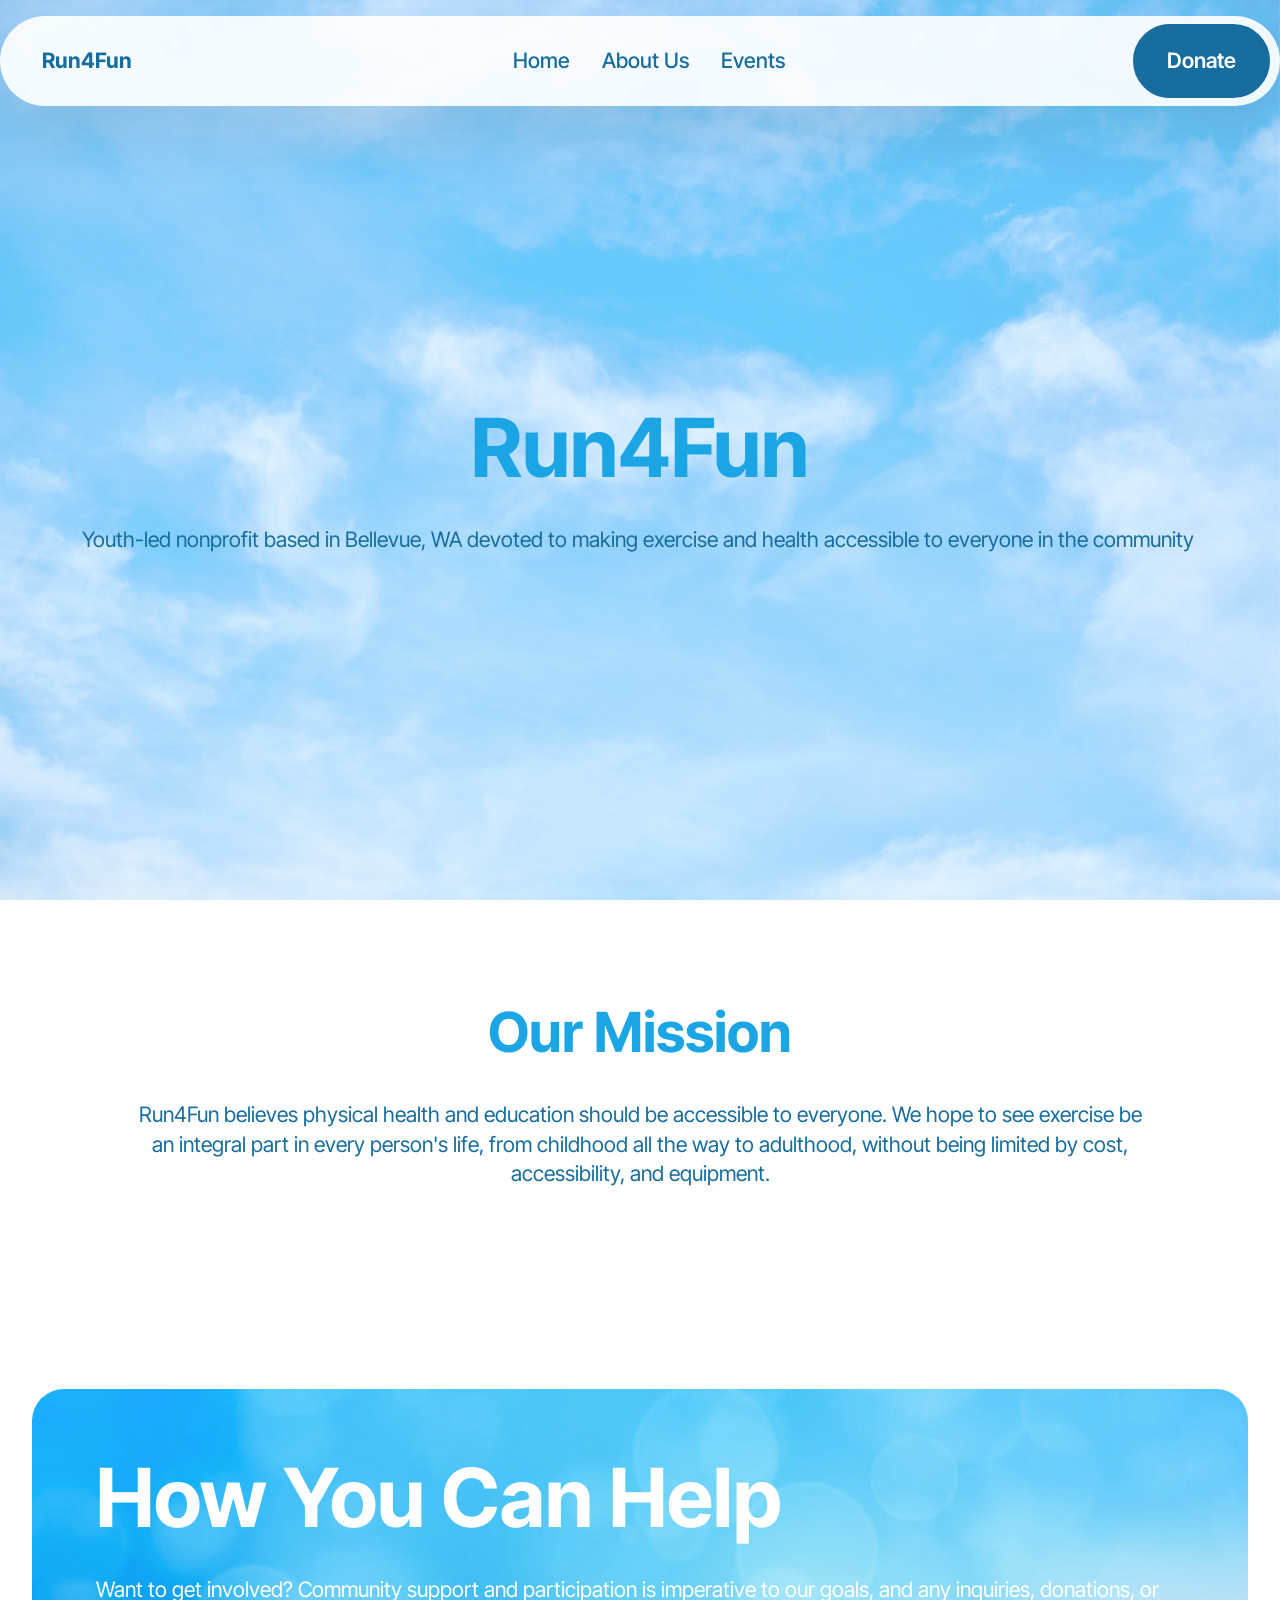
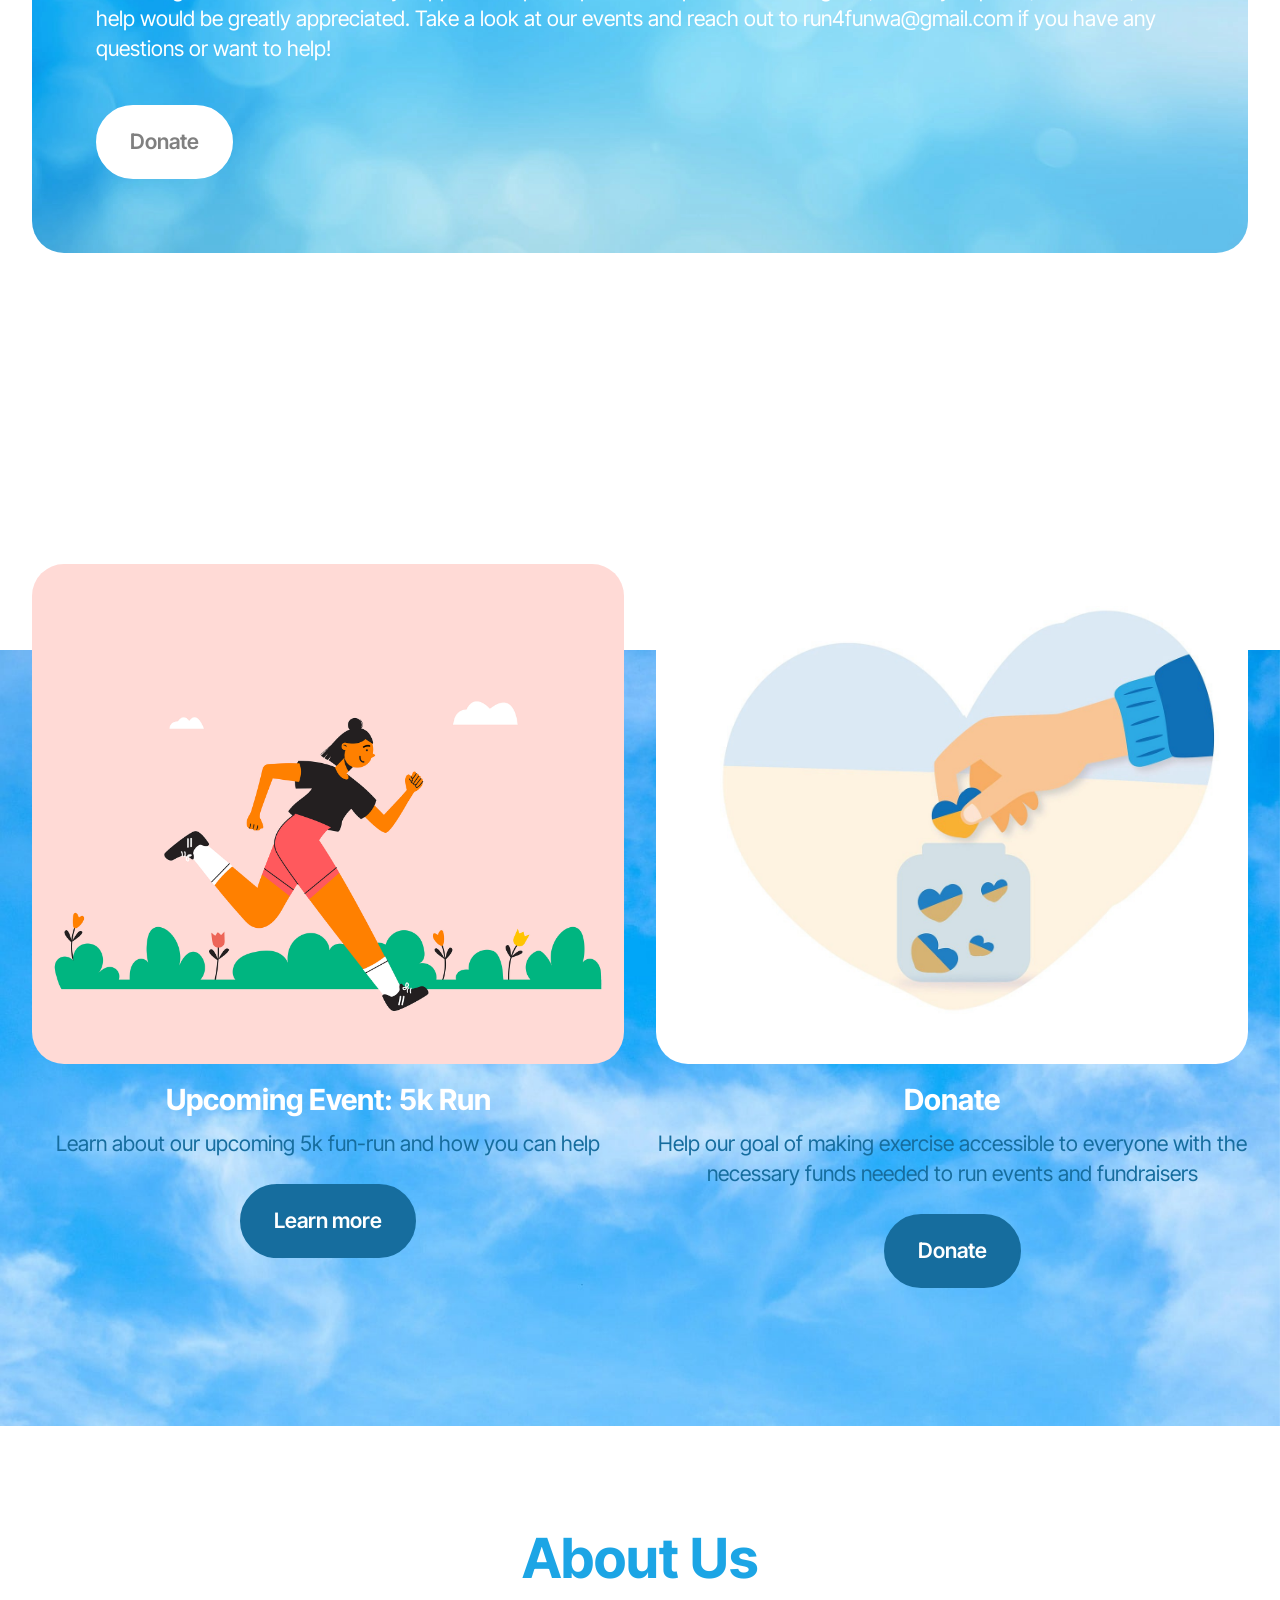
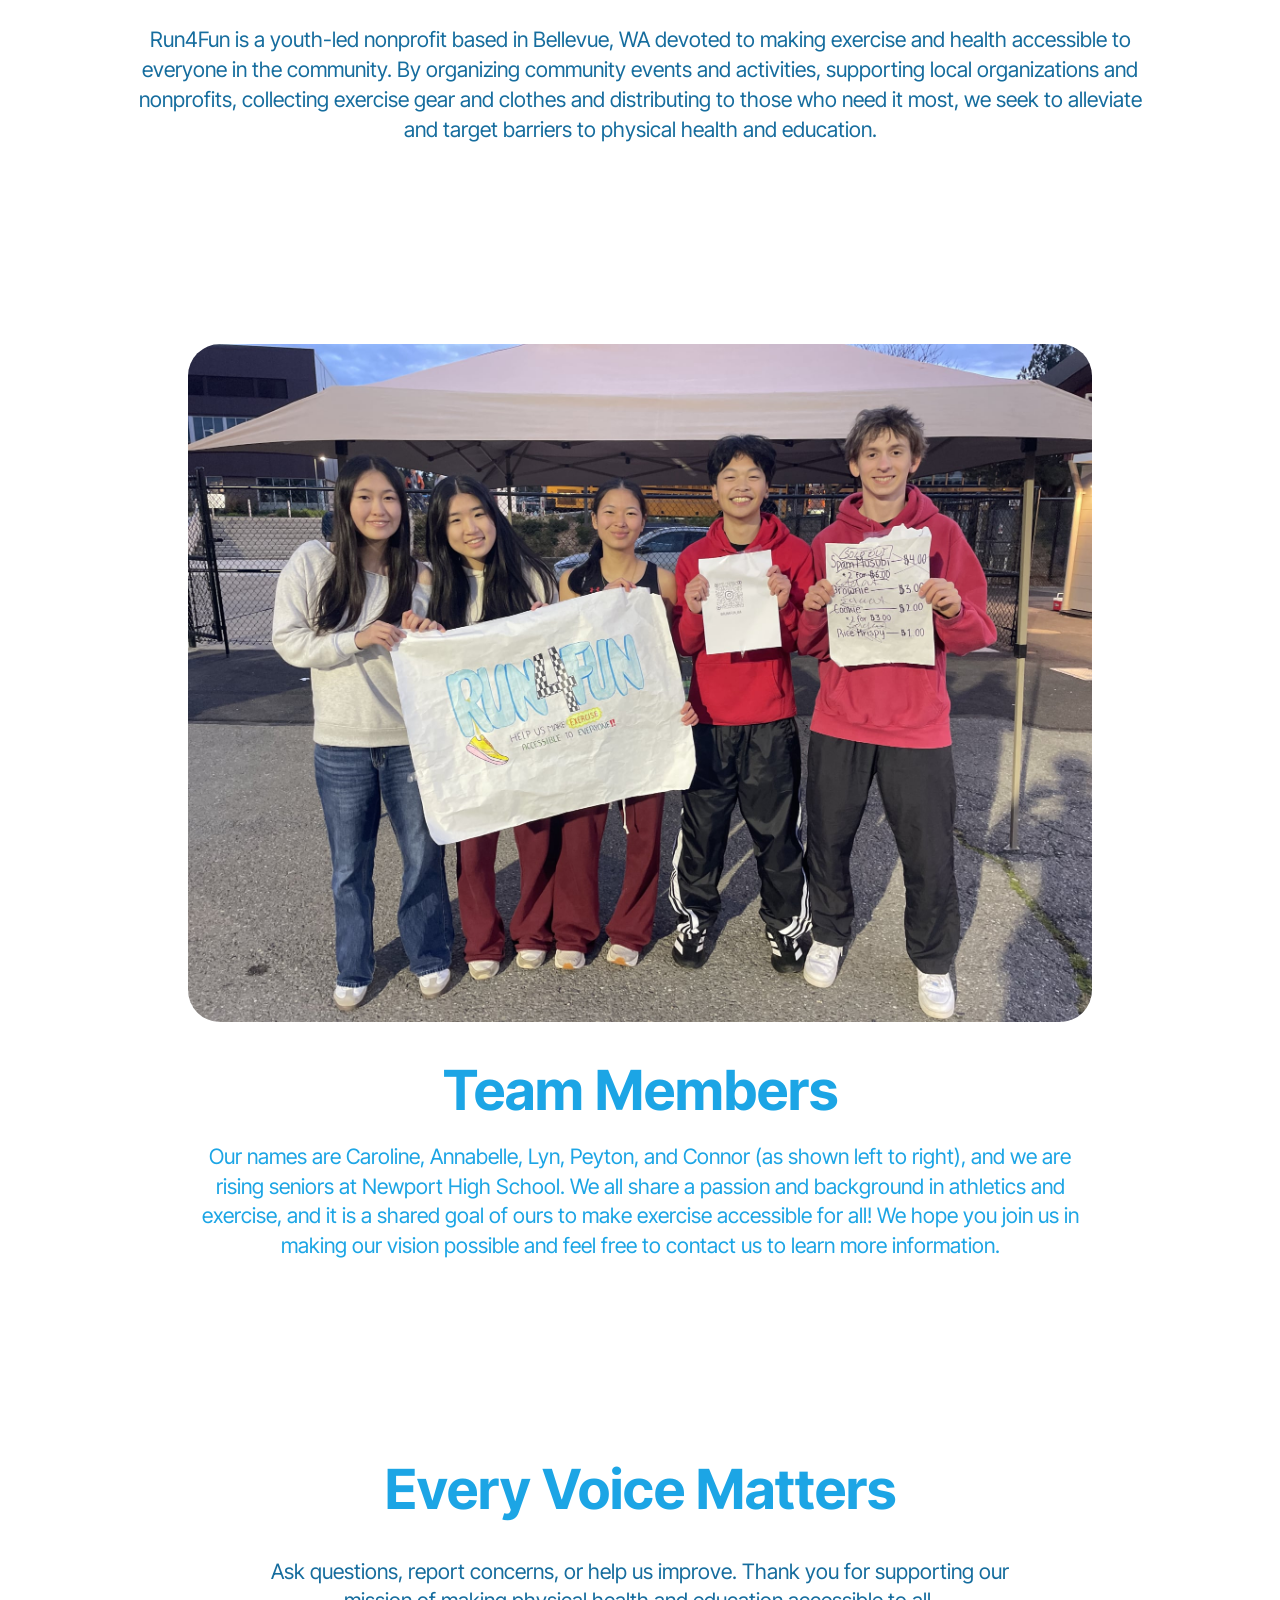
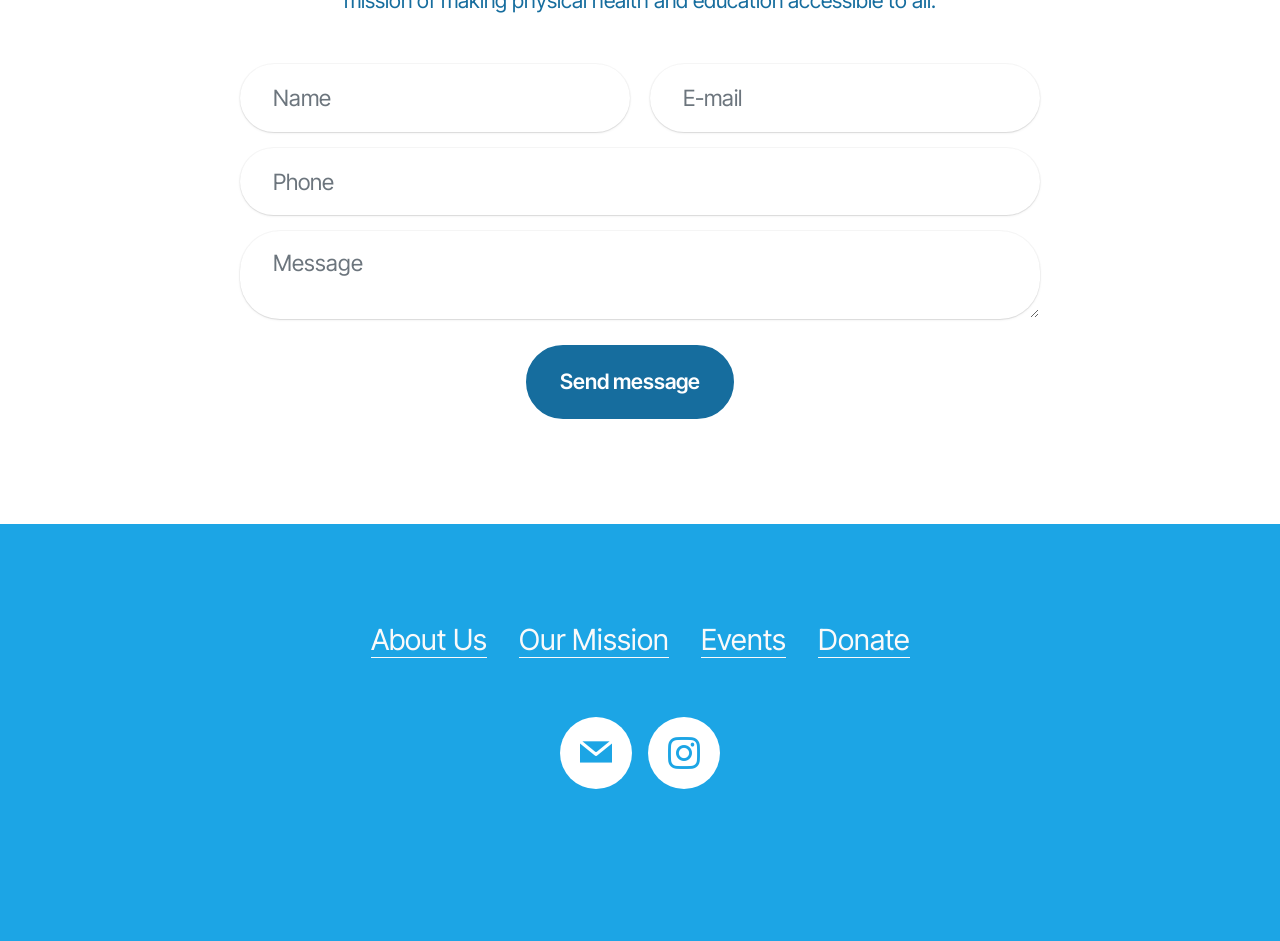
==== commit b24c8c1b: "Update index.html" ====
--- a/index.html
+++ b/index.html
@@ -281,9 +281,9 @@
             </div>
         </div>
     </div>
-</section><section class="display-7" style="padding: 0;align-items: center;justify-content: center;flex-wrap: wrap;    align-content: center;display: flex;position: relative;height: 4rem;"><a href="https://mobiri.se/4937539" style="flex: 1 1;height: 4rem;position: absolute;width: 100%;z-index: 1;"><img alt="" style="height: 4rem;" src="[data-uri]"></a><p style="margin: 0;text-align: center;" class="display-7">&#8204;</p><a style="z-index:1" href="https://mobirise.com/builder/no-code-website-builder.html">No Code Website Builder</a></section><script src="assets/bootstrap/js/bootstrap.bundle.min.js"></script>  <script src="assets/parallax/jarallax.js"></script>  <script src="assets/smoothscroll/smooth-scroll.js"></script>  <script src="assets/ytplayer/index.js"></script>  <script src="assets/dropdown/js/navbar-dropdown.js"></script>  <script src="assets/theme/js/script.js"></script>  <script src="assets/formoid/formoid.min.js"></script>  
+<script src="assets/bootstrap/js/bootstrap.bundle.min.js"></script>  <script src="assets/parallax/jarallax.js"></script>  <script src="assets/smoothscroll/smooth-scroll.js"></script>  <script src="assets/ytplayer/index.js"></script>  <script src="assets/dropdown/js/navbar-dropdown.js"></script>  <script src="assets/theme/js/script.js"></script>  <script src="assets/formoid/formoid.min.js"></script>  
   
   
   <input name="animation" type="hidden">
   </body>
-</html>+</html>
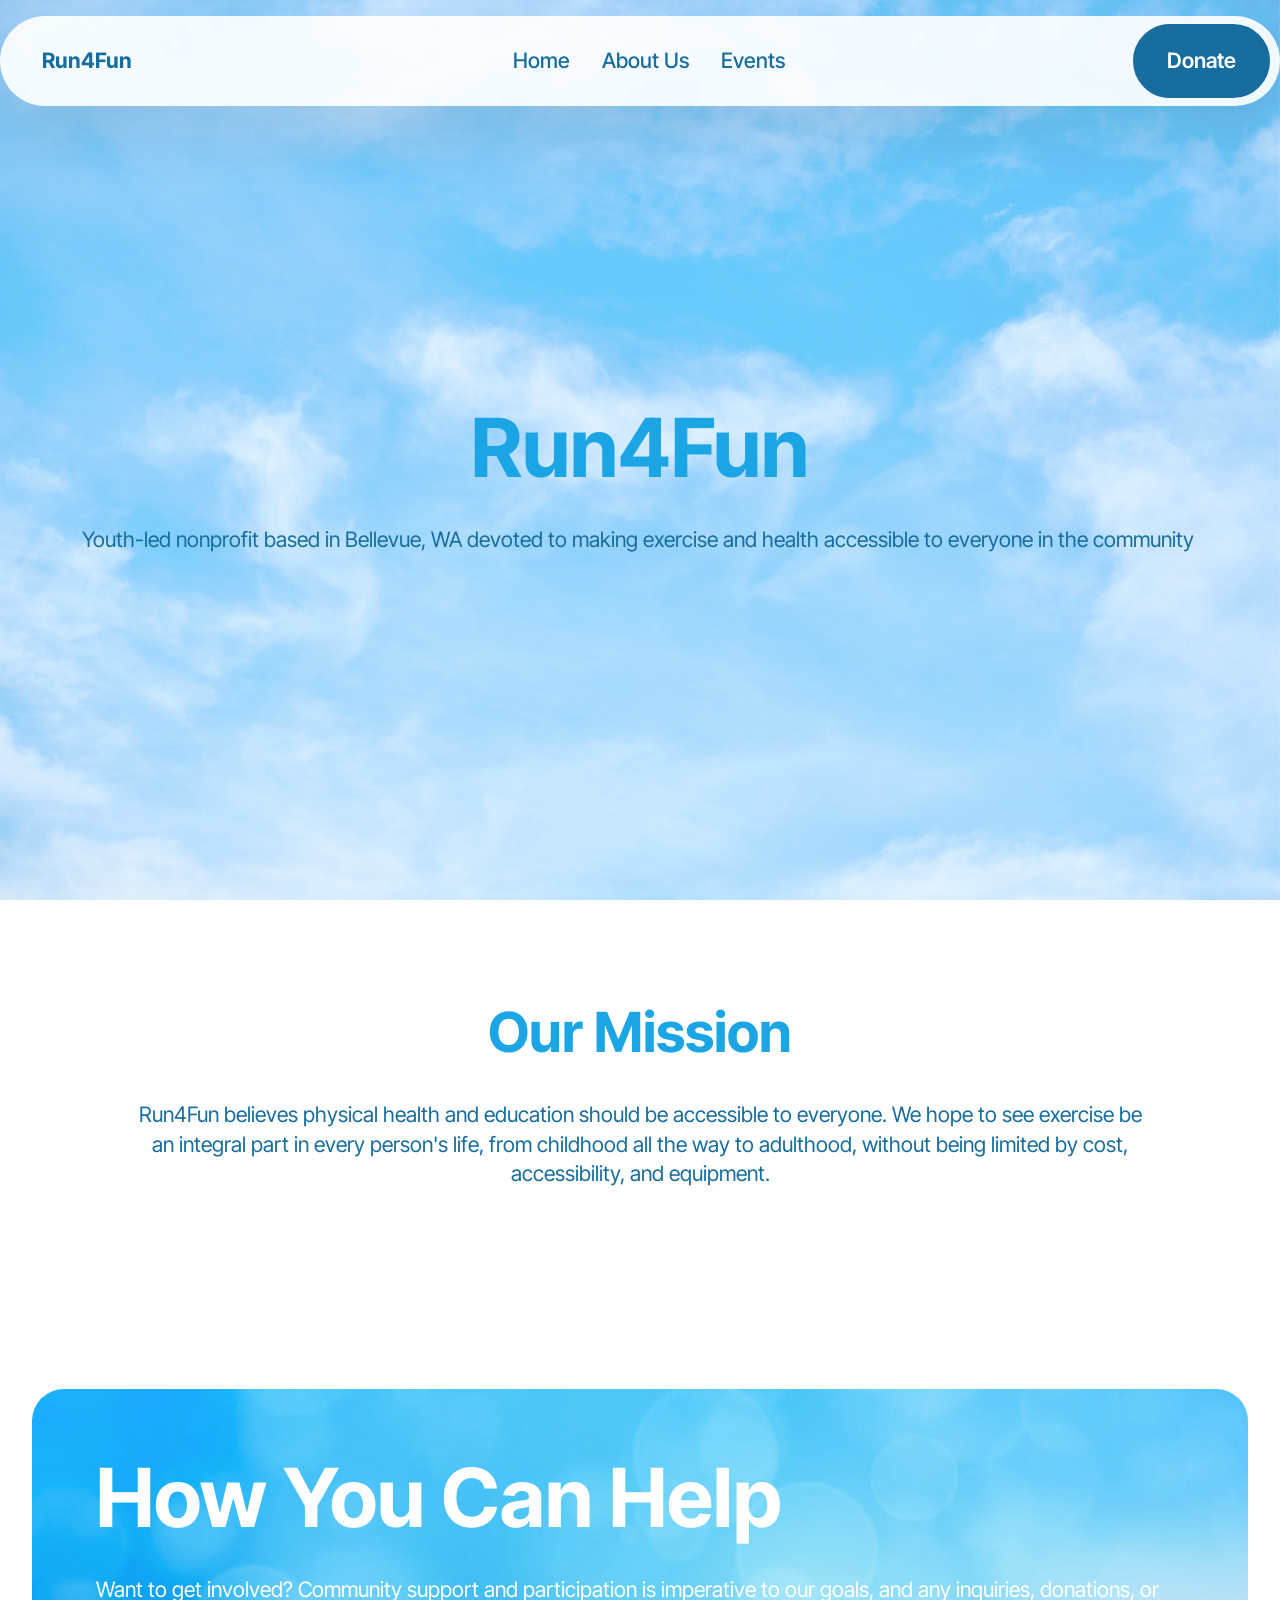
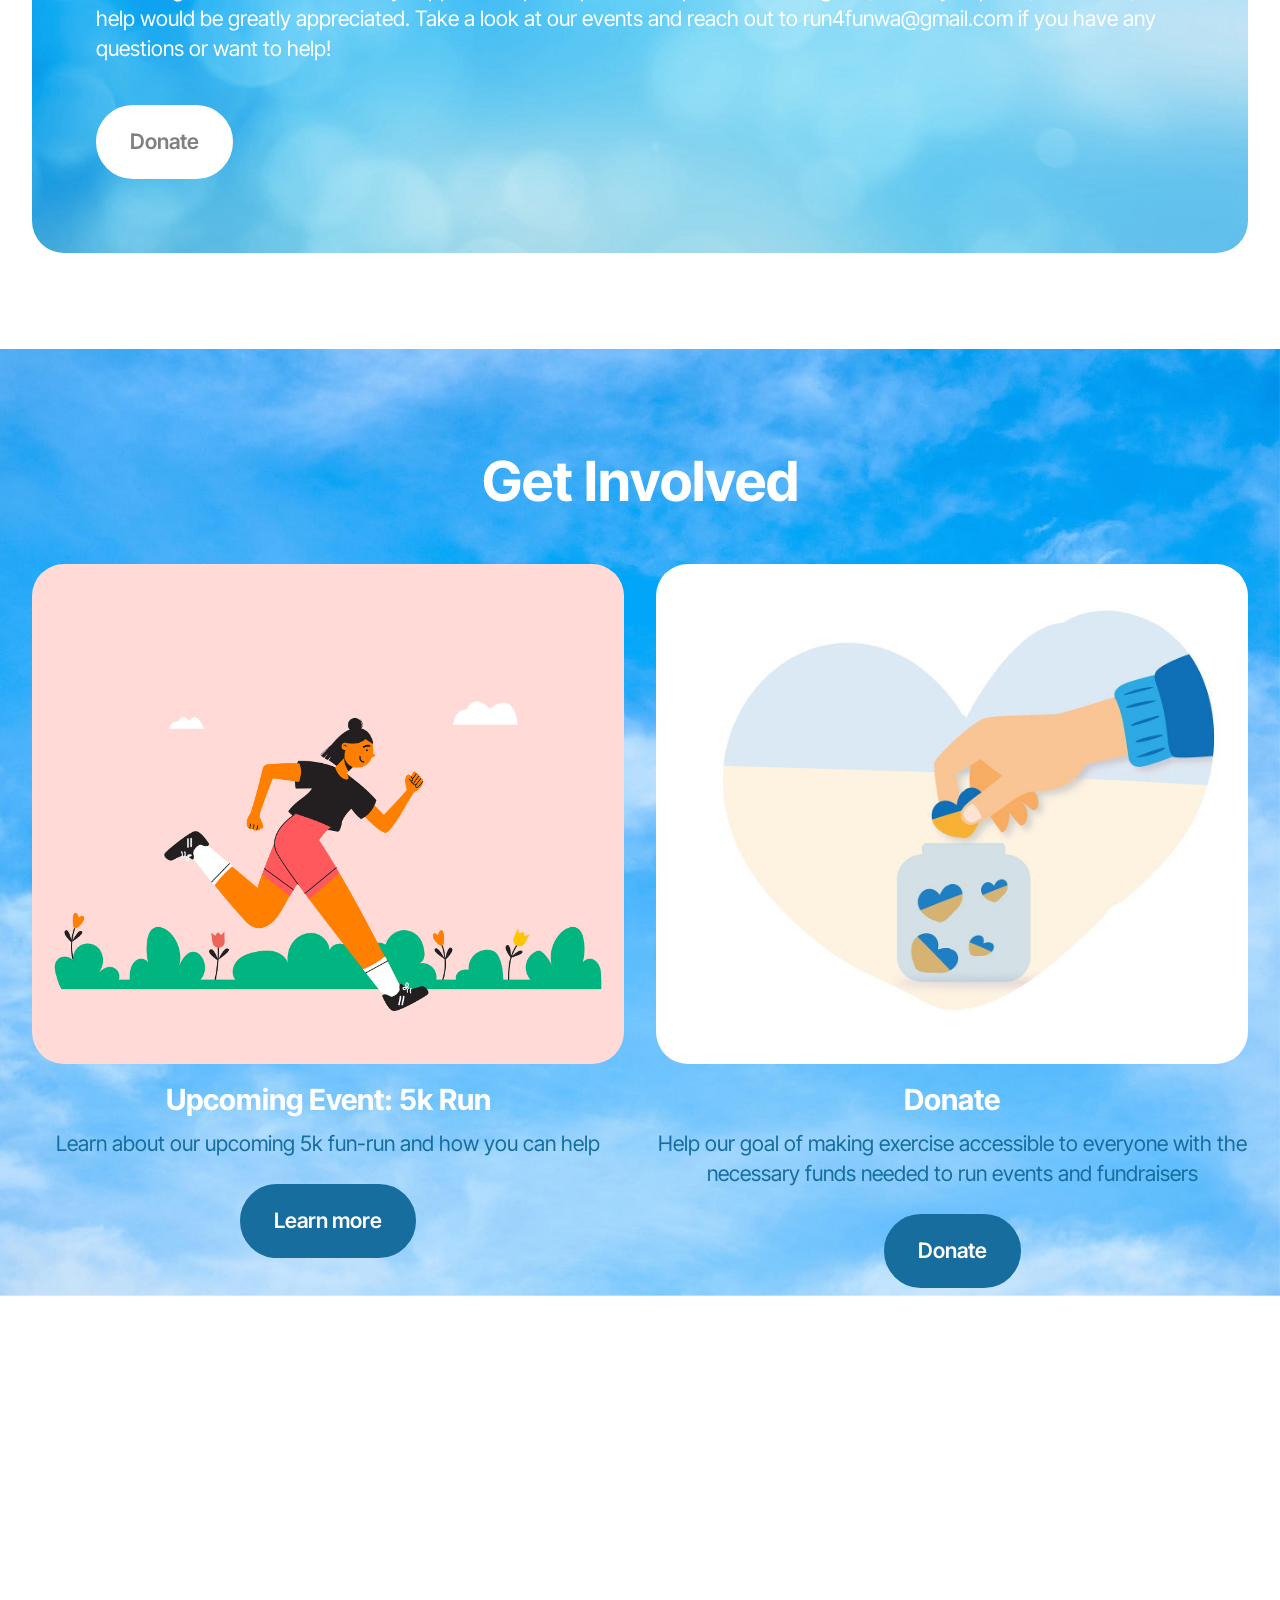
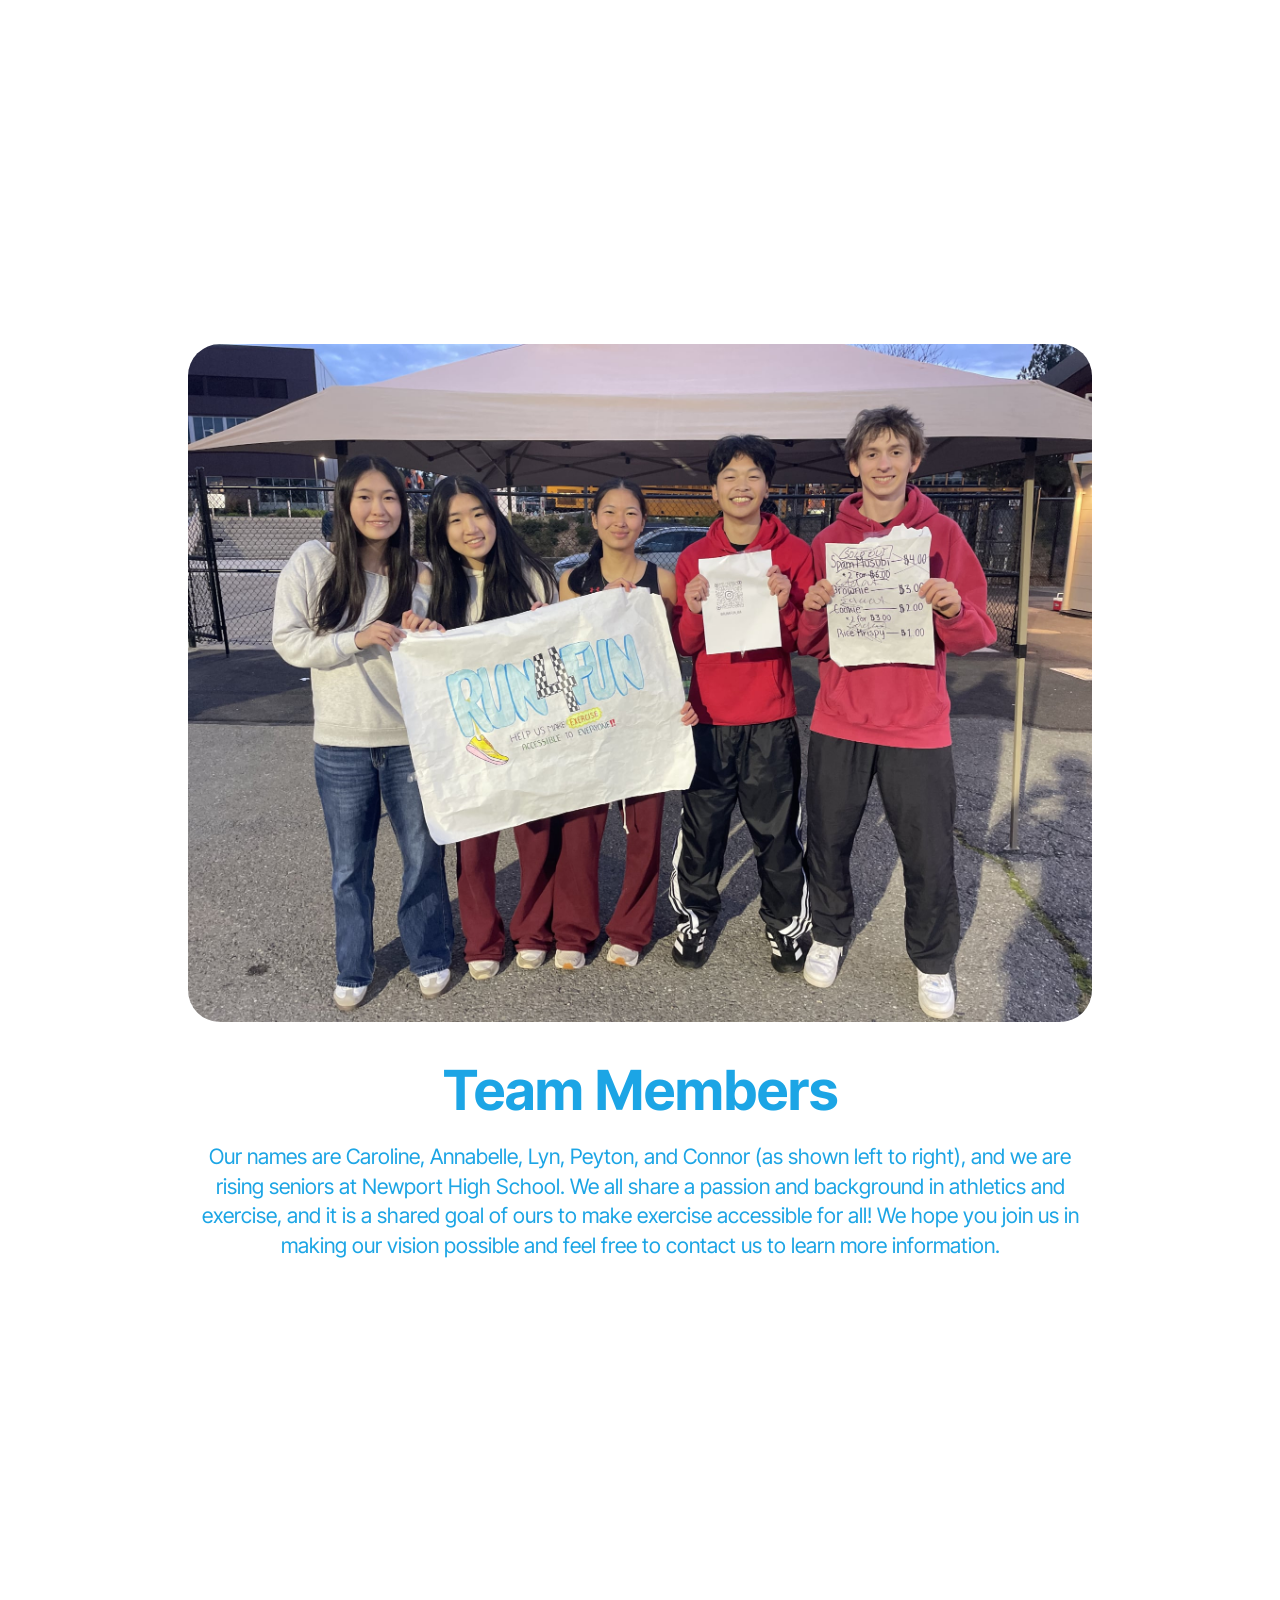
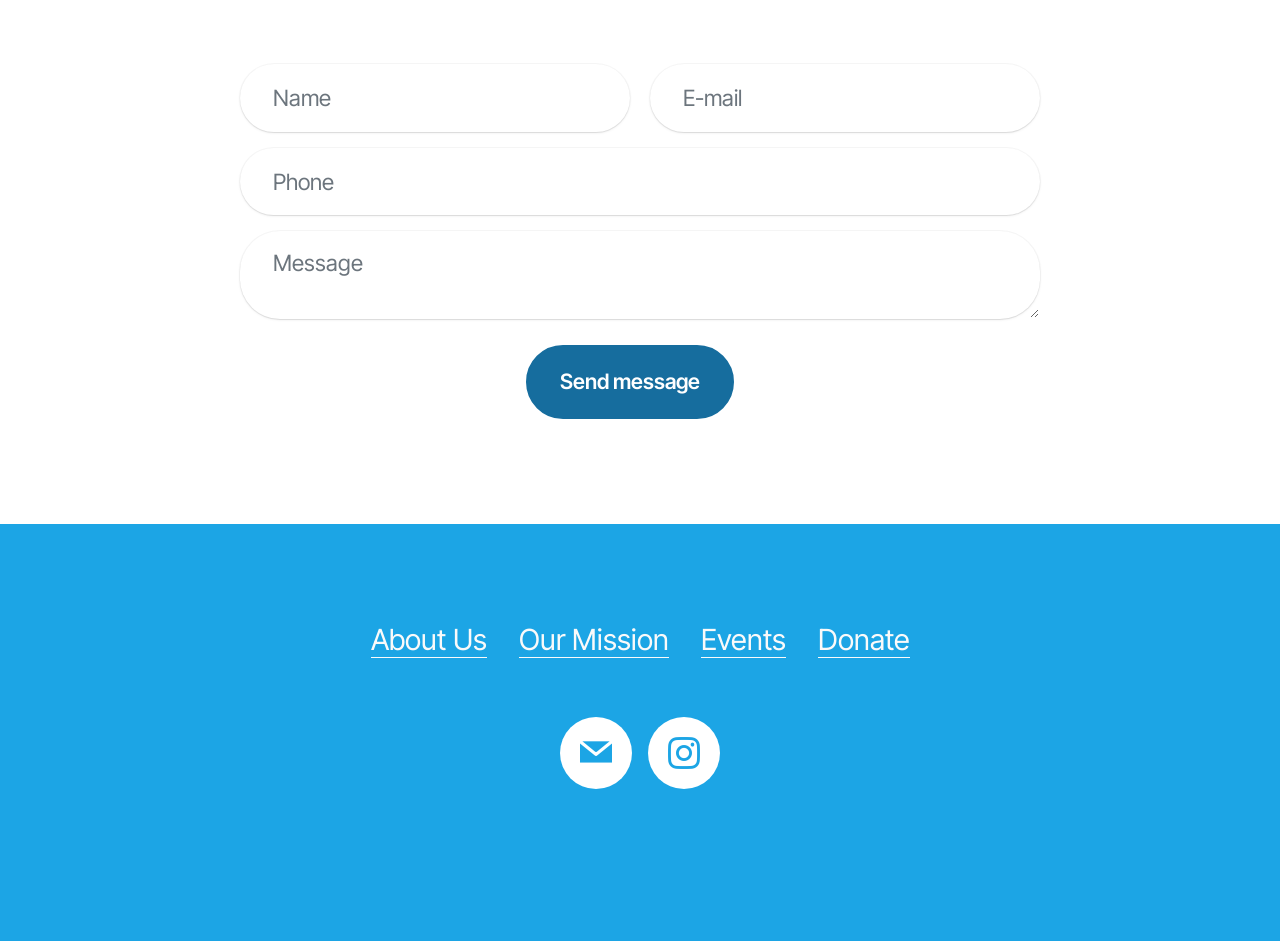
==== commit 250180ab: "Update index.html" ====
--- a/index.html
+++ b/index.html
@@ -39,7 +39,7 @@
 		<div class="container">
 			<div class="navbar-brand">
 				
-				<span class="navbar-caption-wrap"><a class="navbar-caption text-primary display-4" href="index.html#top">Run4Fun</a></span>
+				<span class="navbar-caption-wrap"><a class="navbar-caption text-primary display-4" href="index.html#header17-1i">Run4Fun</a></span>
 			</div>
 			<button class="navbar-toggler" type="button" data-toggle="collapse" data-bs-toggle="collapse" data-target="#navbarSupportedContent" data-bs-target="#navbarSupportedContent" aria-controls="navbarNavAltMarkup" aria-expanded="false" aria-label="Toggle navigation">
 				<div class="hamburger">
@@ -50,7 +50,7 @@
 				</div>
 			</button>
 			<div class="collapse navbar-collapse" id="navbarSupportedContent">
-				<ul class="navbar-nav nav-dropdown" data-app-modern-menu="true"><li class="nav-item"><a class="nav-link link text-primary display-4" href="index.html#top">Home</a></li><li class="nav-item">
+				<ul class="navbar-nav nav-dropdown" data-app-modern-menu="true"><li class="nav-item"><a class="nav-link link text-primary display-4" href="index.html#header17-1i">Home</a></li><li class="nav-item">
 						<a class="nav-link link text-primary display-4" href="index.html#article11-1v">About Us</a>
 					</li>
 					<li class="nav-item"><a class="nav-link link text-primary display-4" href="Events.html#header17-22">Events</a></li></ul>
